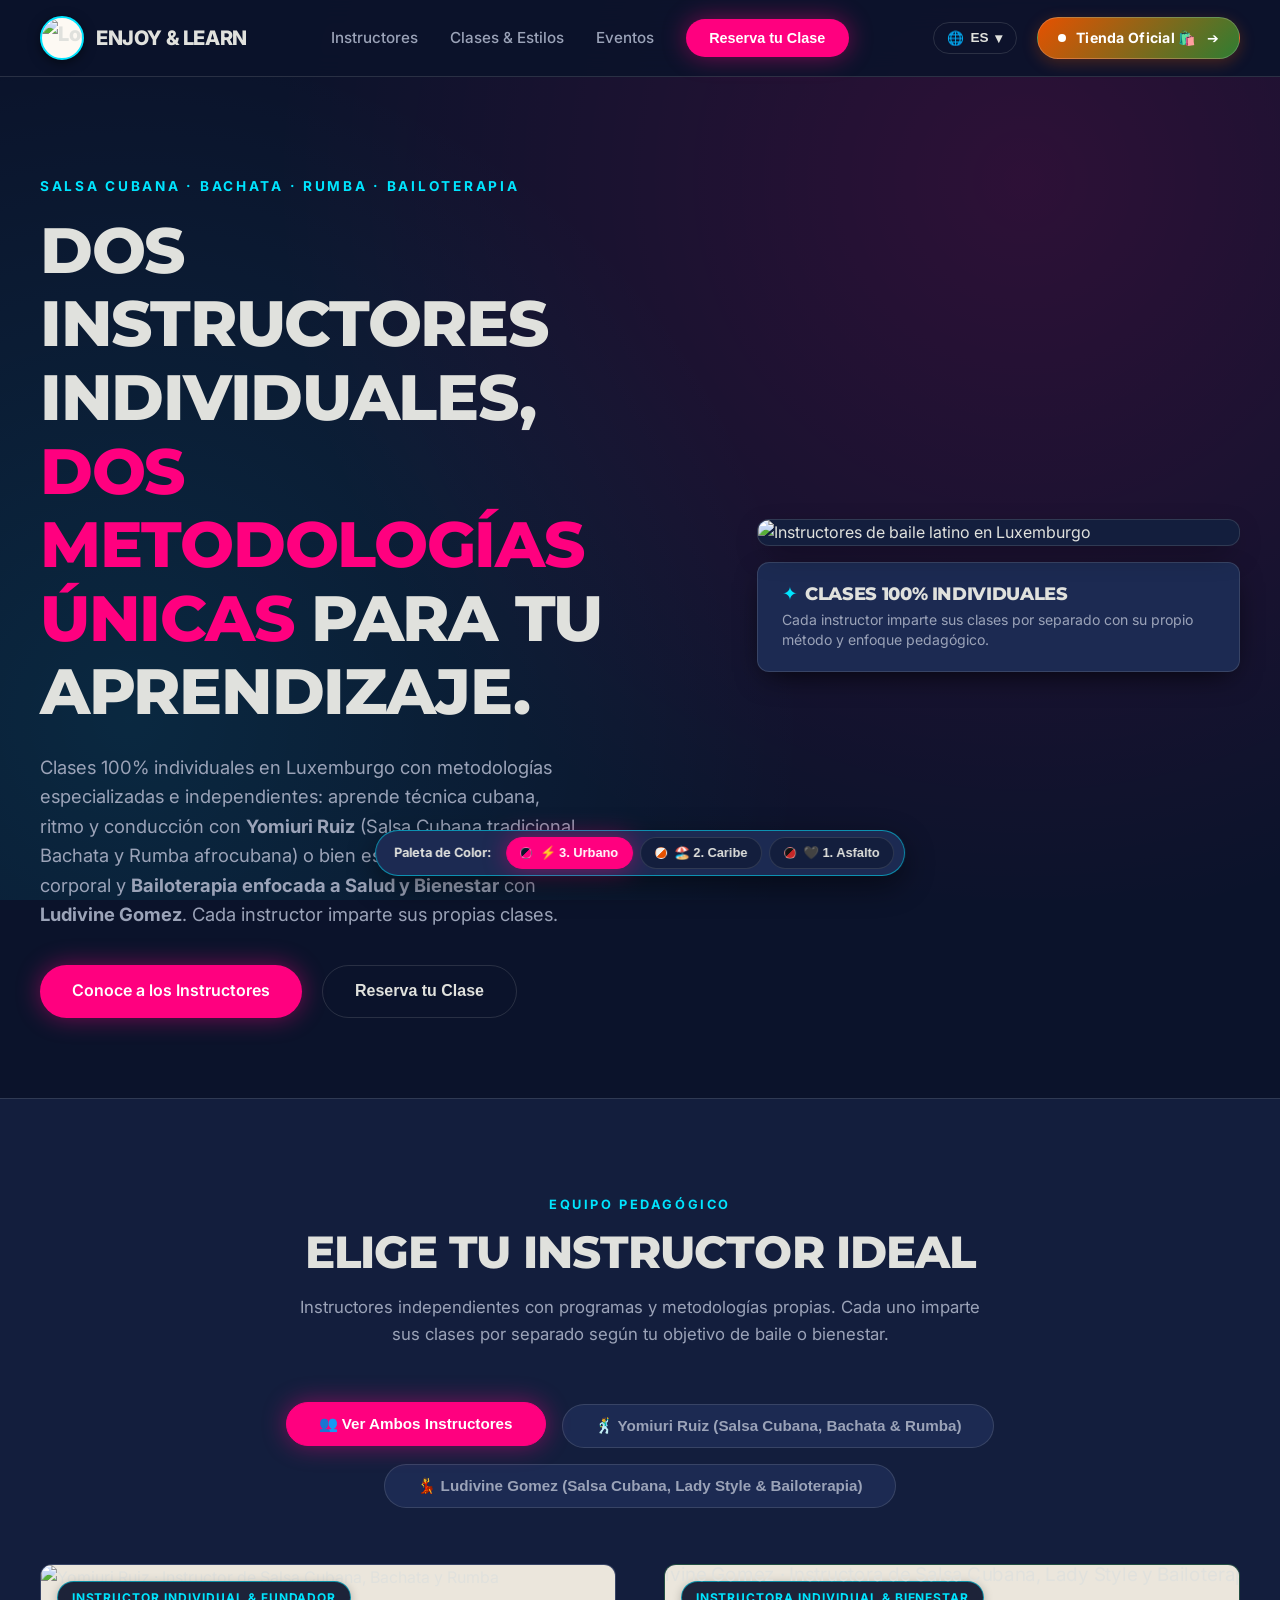
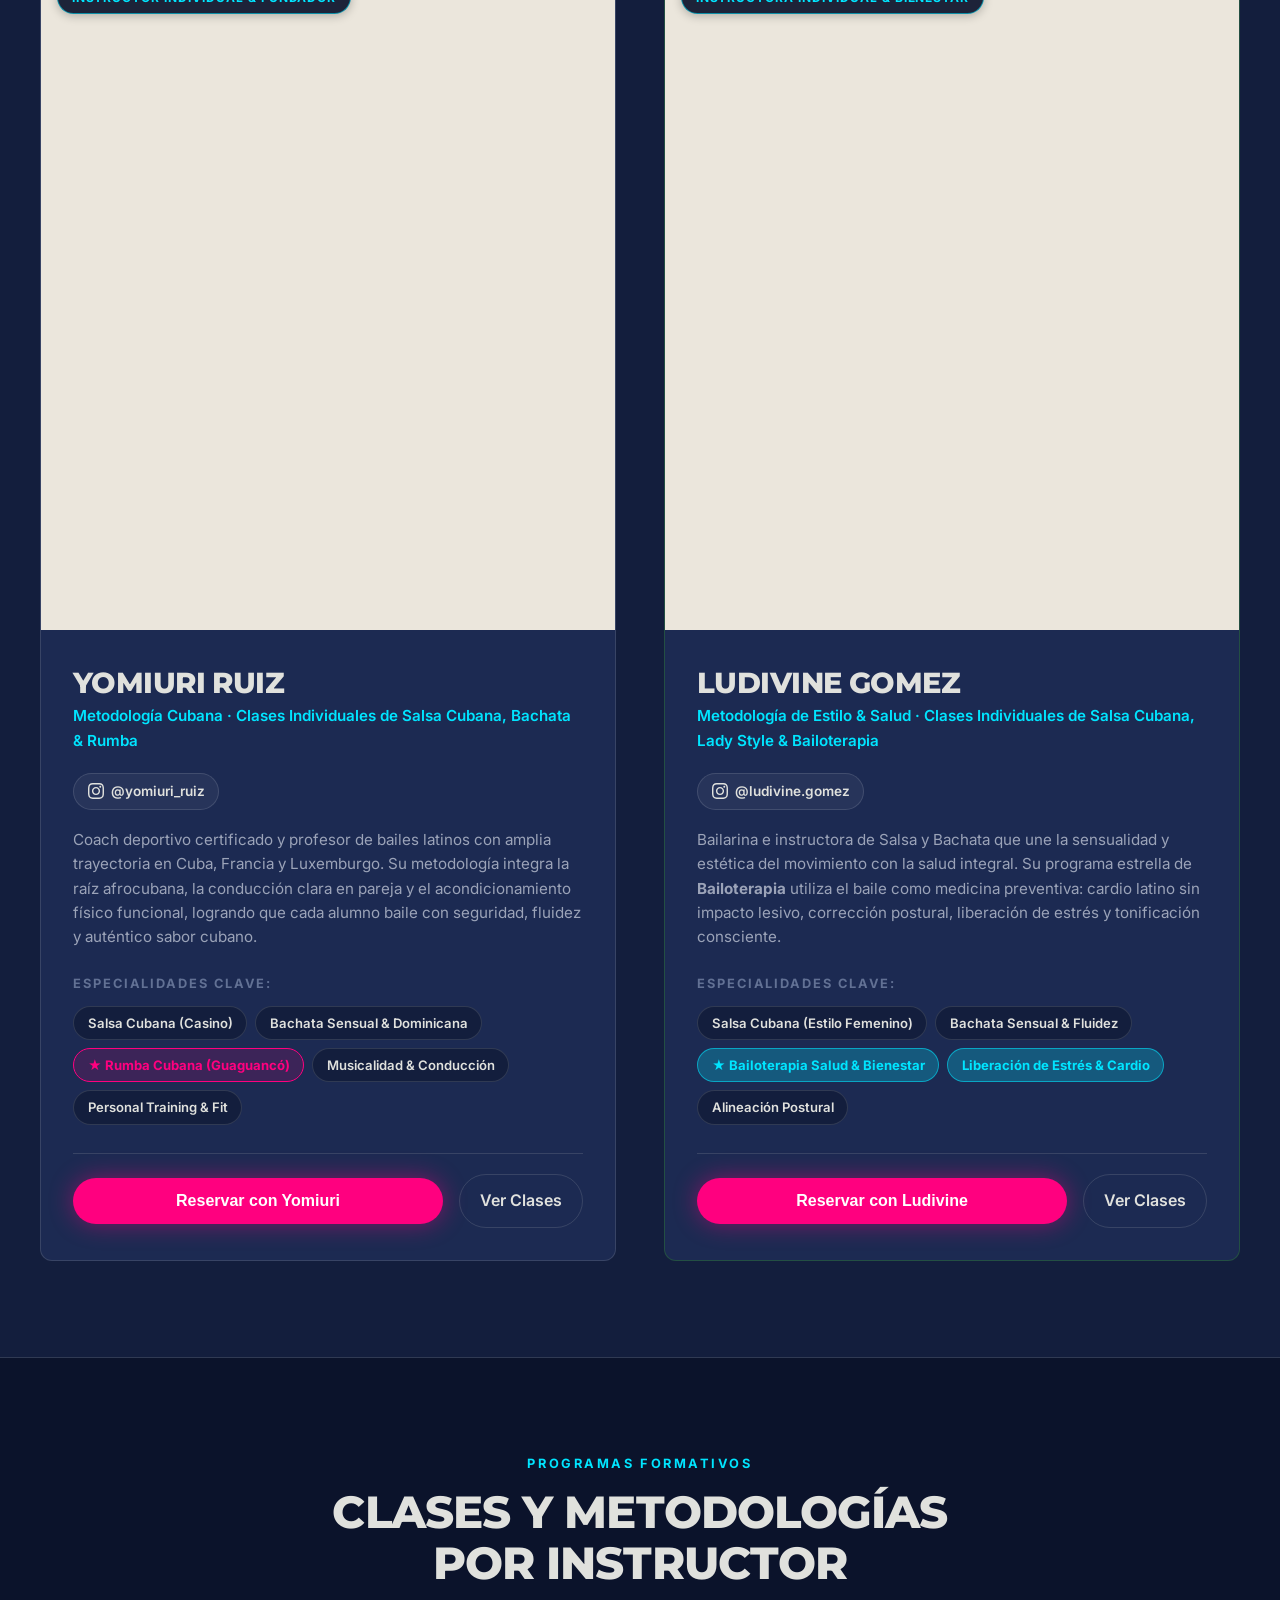
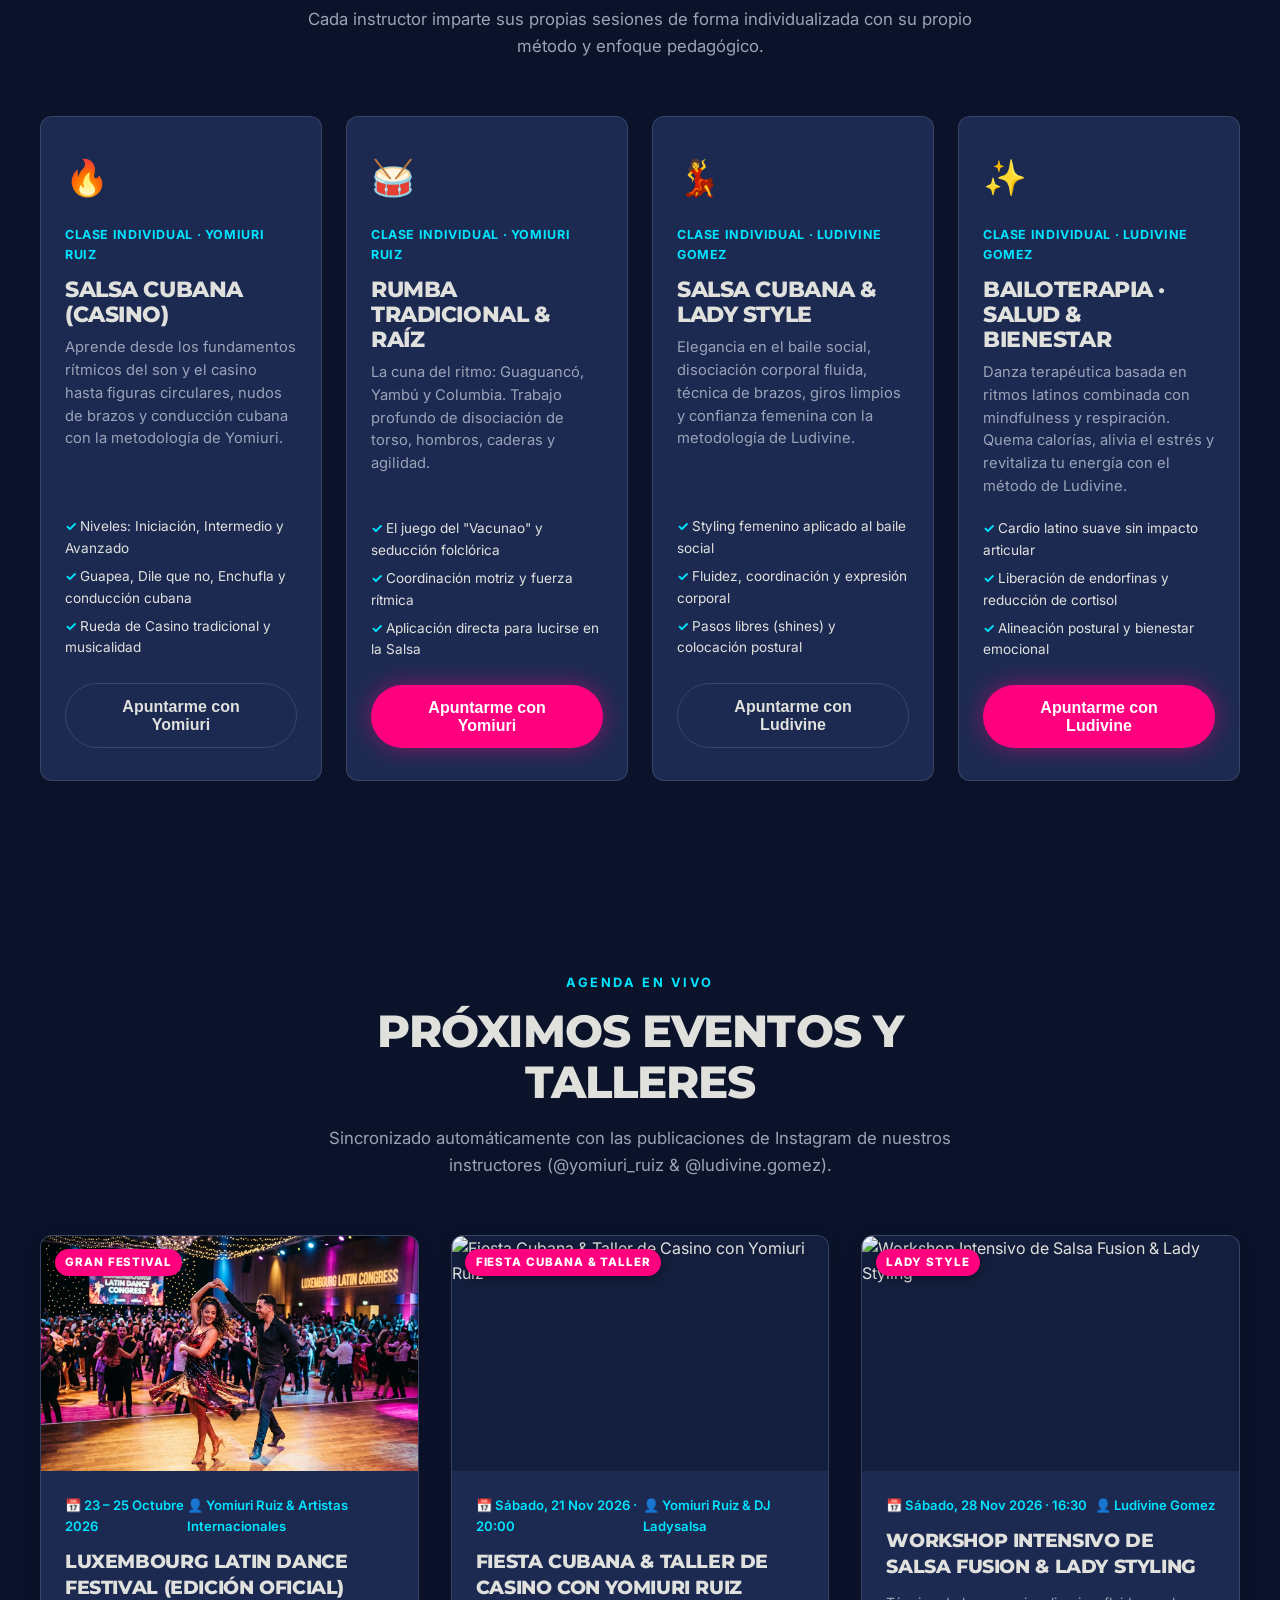
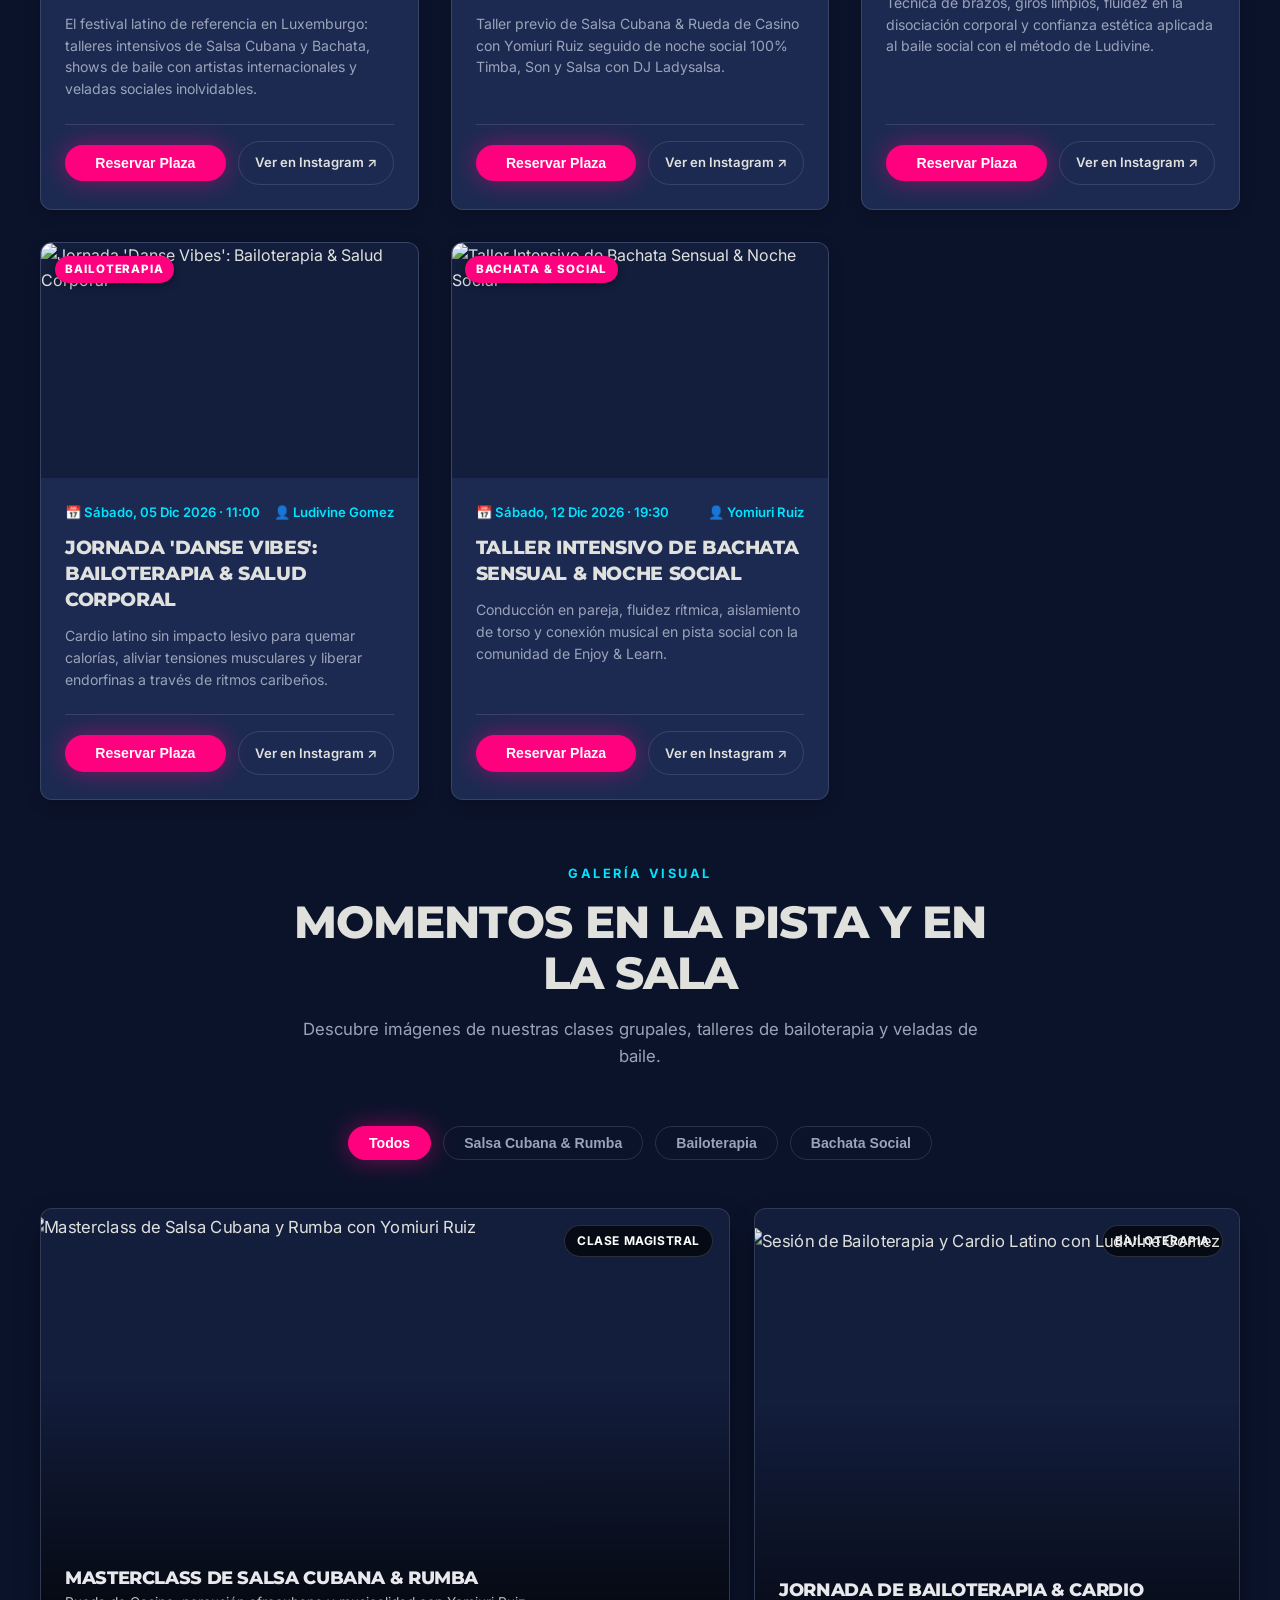
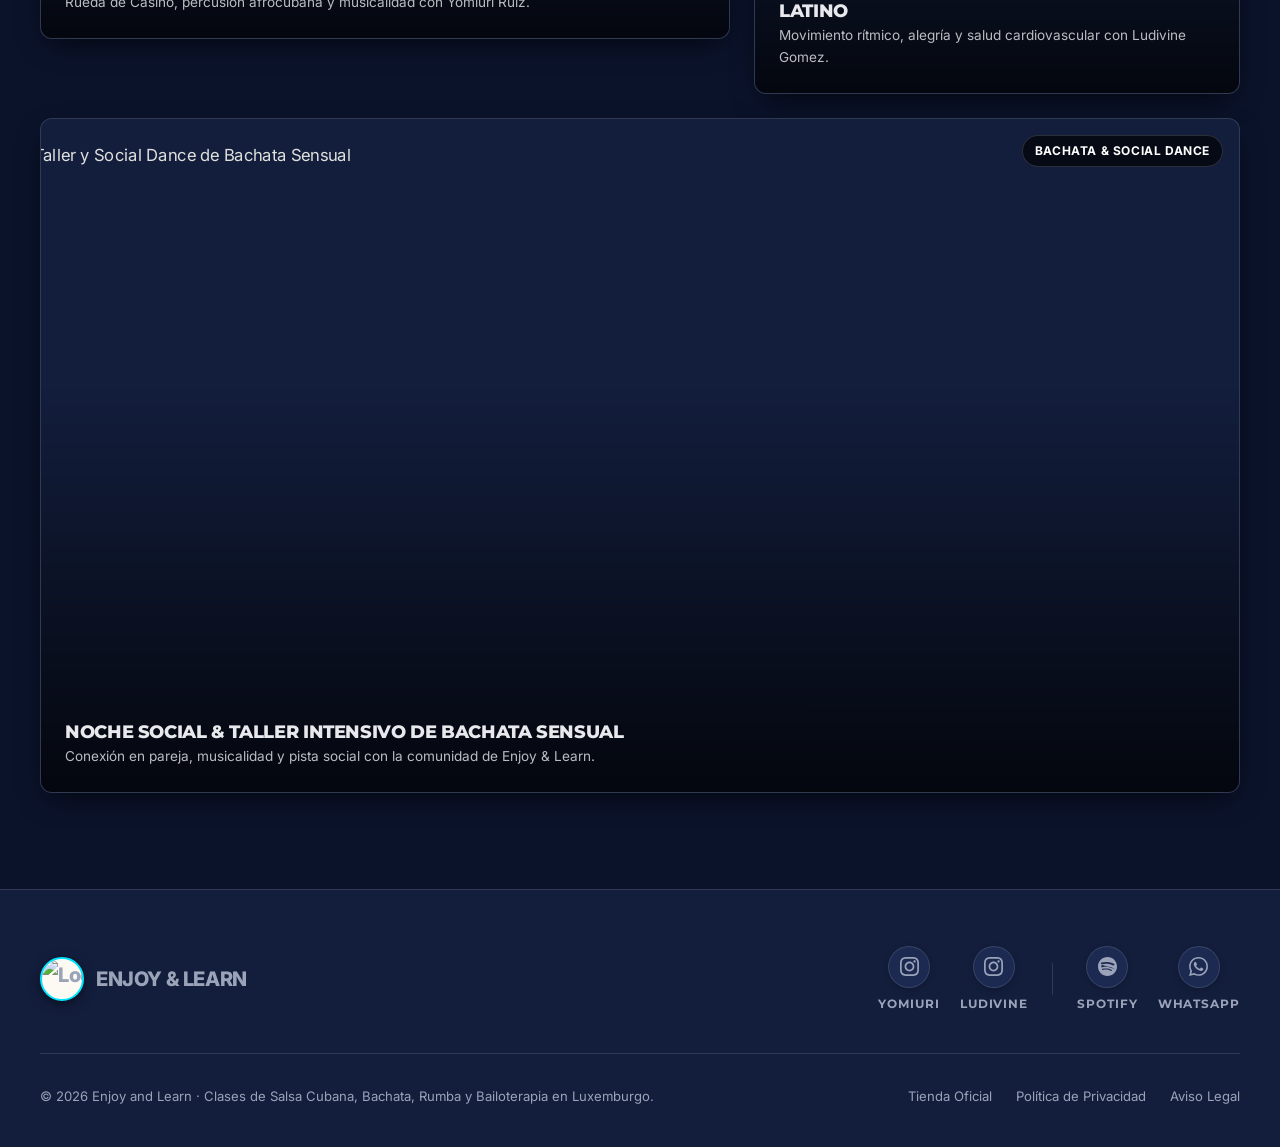
==== index.html @ c22c4736 "feat(events): restrict booking form to confirmed specific dates for upcoming events" ====
<!doctype html>
<html lang="es" data-palette="urbano">
<head>
  <meta charset="utf-8">
  <meta name="viewport" content="width=device-width, initial-scale=1.0, viewport-fit=cover">
  <meta name="theme-color" content="#121212">
  <meta name="apple-mobile-web-app-capable" content="yes">
  <meta name="apple-mobile-web-app-status-bar-style" content="black-translucent">
  <meta name="format-detection" content="telephone=no">
  <title>Enjoy and Learn · Clases de Salsa Cubana, Bachata, Rumba y Bailoterapia en Luxemburgo</title>
  <meta name="description" content="Aprende Salsa Cubana, Bachata y Rumba con dos instructores especializados. Técnica, ritmo y Bailoterapia enfocada a Salud y Bienestar en Luxemburgo.">
  
  <!-- Favicon Pareja de Baile -->
  <link rel="icon" type="image/png" href="assets/favicon.png">
  <link rel="apple-touch-icon" href="assets/favicon.png">
  
  <!-- Tipografías Google: Montserrat (Titulares enérgicos) + Inter (Cuerpo) -->
  <link rel="preconnect" href="https://fonts.googleapis.com">
  <link rel="preconnect" href="https://fonts.gstatic.com" crossorigin>
  <link href="https://fonts.googleapis.com/css2?family=Inter:wght@400;500;600;700&family=Montserrat:wght@700;800;900&display=swap" rel="stylesheet">
  
  <link rel="stylesheet" href="theme-enjoy.css">
  <link rel="stylesheet" href="styles-base.css">
</head>
<body class="palette-urbano">

  <!-- ==========================================================================
       HEADER STICKY CON ACCESO A LA TIENDA Y SELECTOR DE IDIOMA
       ========================================================================== -->
  <header class="site-header" id="siteHeader">
    <div class="container header-container">
      
      <!-- LOGO -->
      <a href="enjoy-and-learn.html" class="brand-logo" aria-label="Enjoy and Learn Inicio">
        <img src="assets/logo-couple.png" alt="Logo Pareja de Baile Enjoy & Learn" class="brand-logo-img" width="40" height="40">
        <span>ENJOY &amp; LEARN</span>
      </a>

      <!-- NAVEGACIÓN CENTRAL -->
      <nav class="nav-desktop" aria-label="Navegación Principal">
        <ul class="nav-center">
          <li><a href="#instructores" class="nav-link" data-i18n="nav_instructors">Instructores</a></li>
          <li><a href="#clases" class="nav-link" data-i18n="nav_classes">Clases &amp; Estilos</a></li>
          <li><a href="#eventos" class="nav-link" data-i18n="nav_events">Eventos</a></li>
          <li>
            <button class="nav-cta-reserva" data-open-modal="booking" data-i18n="nav_booking">
              Reserva tu Clase
            </button>
          </li>
        </ul>
      </nav>

      <!-- ACCIONES GLOBALES (TIENDA + IDIOMA + MÓVIL) -->
      <div class="nav-actions-right">
        
        <!-- SELECTOR DE IDIOMA -->
        <div class="lang-selector">
          <button class="lang-btn" id="langToggleBtn" aria-haspopup="true" aria-expanded="false" aria-label="Cambiar idioma">
            🌐 <span id="currentLangLabel">ES</span> ▾
          </button>
          <ul class="lang-dropdown" id="langDropdown" role="menu">
            <li><button class="lang-opt active" data-lang="es" role="menuitem">Español (ES)</button></li>
            <li><button class="lang-opt" data-lang="en" role="menuitem">English (EN)</button></li>
            <li><button class="lang-opt" data-lang="fr" role="menuitem">Français (FR)</button></li>
          </ul>
        </div>

        <!-- ACCESO A LA TIENDA OFICIAL (EL NUEVO PUENTE) -->
        <a href="tienda.html" class="bridge-button shop-btn" title="Ir a la Tienda Oficial de Ropa, Calzado y Bonos">
          <span class="bridge-pulse"></span>
          <span data-i18n="nav_shop">Tienda Oficial 🛍️</span>
          <span>➔</span>
        </a>

        <!-- TOGGLE MÓVIL -->
        <button class="mobile-toggle" id="mobileToggleBtn" aria-label="Abrir menú" aria-expanded="false">
          ☰
        </button>

      </div>
    </div>
  </header>

  <!-- MENÚ MÓVIL -->
  <div class="mobile-drawer" id="mobileDrawer">
    <ul class="mobile-nav-links">
      <li><a href="#instructores" data-i18n="nav_instructors">🕺 Instructores (Él &amp; Ella)</a></li>
      <li><a href="#clases" data-i18n="nav_classes">💃 Clases &amp; Estilos</a></li>
      <li><a href="#eventos" data-i18n="nav_events">🎉 Próximos Eventos &amp; Galería</a></li>
      <li><a href="tienda.html" class="mobile-drawer-bridge shop-bridge" data-i18n="nav_shop">🛍️ Tienda Oficial de Baile</a></li>
      <li><a href="salud-y-bienestar.html" class="mobile-drawer-bridge wellness-bridge" data-i18n="nav_salud">🌿 Salud &amp; Bienestar (Ludivine)</a></li>
      <li><a href="https://wa.me/33749088022" target="_blank" rel="noopener noreferrer" class="mobile-drawer-whatsapp">💬 WhatsApp (+33 7 49 08 80 22)</a></li>
    </ul>
    <button class="btn-primary" data-open-modal="booking" style="width: 100%; min-height: 48px;" data-i18n="nav_booking">
      Reserva tu Clase
    </button>
  </div>

  <!-- ==========================================================================
       HERO PRINCIPAL
       ========================================================================== -->
  <section class="hero-section">
    <div class="container hero-grid">
      <div>
        <span class="hero-kicker" data-i18n="hero_kicker_dance">Salsa Cubana · Bachata · Rumba · Bailoterapia</span>
        <h1 class="hero-title" data-i18n="hero_title_dance">
          Dos instructores individuales, <span class="accent">dos metodologías únicas</span> para tu aprendizaje.
        </h1>
        <p class="hero-lead" data-i18n="hero_lead_dance">
          Clases 100% individuales en Luxemburgo con metodologías especializadas e independientes: aprende técnica cubana, ritmo y conducción con <strong>Yomiuri Ruiz</strong> (Salsa Cubana tradicional, Bachata y Rumba afrocubana) o bien estilo femenino, fluidez corporal y <strong>Bailoterapia enfocada a Salud y Bienestar</strong> con <strong>Ludivine Gomez</strong>. Cada instructor imparte sus propias clases.
        </p>
        <div class="hero-ctas">
          <a href="#instructores" class="btn-primary" data-i18n="hero_cta_instructors">
            Conoce a los Instructores
          </a>
          <button class="btn-outline" data-open-modal="booking" data-i18n="nav_booking">
            Reservar Clase de Prueba
          </button>
        </div>
      </div>

      <!-- Tarjeta Visual Destacada Hero -->
      <div class="hero-visual-wrapper">
        <div class="hero-visual-card">
          <img src="assets/hero-dance-couple.jpg" alt="Instructores de baile latino en Luxemburgo" loading="eager">
        </div>
        <div class="hero-card-badge">
          <h4>Clases 100% Individuales</h4>
          <p>Cada instructor imparte sus clases por separado con su propio método y enfoque pedagógico.</p>
        </div>
      </div>
    </div>
  </section>

  <!-- ==========================================================================
       SECCIÓN 1: LOS DOS INSTRUCTORES (YOMIURI RUIZ & LUDIVINE GOMEZ)
       ========================================================================== -->
  <section class="instructors-section" id="instructores">
    <div class="container">
      <div class="section-head">
        <span class="section-kicker" data-i18n="instructors_kicker">Equipo Pedagógico</span>
        <h2 class="section-title" data-i18n="instructors_title">Elige tu instructor ideal</h2>
        <p class="section-subtitle">
          Instructores independientes con programas y metodologías propias. Cada uno imparte sus clases por separado según tu objetivo de baile o bienestar.
        </p>
      </div>

      <!-- Selector interactivo de filtro -->
      <div class="instructor-tabs">
        <button class="tab-btn active" data-instructor-filter="all">👥 Ver Ambos Instructores</button>
        <button class="tab-btn" data-instructor-filter="he">🕺 Yomiuri Ruiz (Salsa Cubana, Bachata &amp; Rumba)</button>
        <button class="tab-btn" data-instructor-filter="she">💃 Ludivine Gomez (Salsa Cubana, Lady Style &amp; Bailoterapia)</button>
      </div>

      <div class="instructors-grid">

        <!-- INSTRUCTOR: YOMIURI RUIZ -->
        <article class="instructor-card" data-instructor="he">
          <div class="instructor-media">
            <span class="instructor-role-badge">Instructor Individual &amp; Fundador</span>
            <img src="assets/instructor-he.jpg" alt="Yomiuri Ruiz · Instructor de Salsa Cubana, Bachata y Rumba" loading="lazy">
          </div>
          <div class="instructor-content">
            <h3 class="instructor-name">Yomiuri Ruiz</h3>
            <span class="instructor-subtitle">Metodología Cubana · Clases Individuales de Salsa Cubana, Bachata &amp; Rumba</span>
            <a href="https://www.instagram.com/yomiuri_ruiz/" target="_blank" rel="noopener noreferrer" class="instructor-ig-link" title="Instagram de Yomiuri Ruiz">
              <svg class="instructor-ig-icon" viewBox="0 0 24 24" width="16" height="16" fill="currentColor">
                <path d="M12 2.163c3.204 0 3.584.012 4.85.07 3.252.148 4.771 1.691 4.919 4.919.058 1.265.069 1.645.069 4.849 0 3.205-.012 3.584-.069 4.849-.149 3.225-1.664 4.771-4.919 4.919-1.266.058-1.644.07-4.85.07-3.204 0-3.584-.012-4.849-.07-3.26-.149-4.771-1.699-4.919-4.92-.058-1.265-.07-1.644-.07-4.849 0-3.204.013-3.583.07-4.849.149-3.227 1.664-4.771 4.919-4.919 1.266-.057 1.645-.069 4.849-.069zm0-2.163c-3.259 0-3.667.014-4.947.072-4.358.2-6.78 2.618-6.98 6.98-.059 1.281-.073 1.689-.073 4.948 0 3.259.014 3.668.072 4.948.2 4.358 2.618 6.78 6.98 6.98 1.281.058 1.689.072 4.948.072 3.259 0 3.668-.014 4.948-.072 4.354-.2 6.782-2.618 6.979-6.98.059-1.28.073-1.689.073-4.948 0-3.259-.014-3.667-.072-4.947-.196-4.354-2.617-6.78-6.979-6.98-1.281-.059-1.69-.073-4.949-.073zm0 5.838c-3.403 0-6.162 2.759-6.162 6.162s2.759 6.163 6.162 6.163 6.162-2.759 6.162-6.163c0-3.403-2.759-6.162-6.162-6.162zm0 10.162c-2.209 0-4-1.79-4-4 0-2.209 1.791-4 4-4s4 1.791 4 4c0 2.21-1.791 4-4 4zm6.406-11.845c-.796 0-1.441.645-1.441 1.44s.645 1.44 1.441 1.44c.795 0 1.439-.645 1.439-1.44s-.644-1.44-1.439-1.44z"/>
              </svg>
              <span>@yomiuri_ruiz</span>
            </a>
            <p class="instructor-bio">
              Coach deportivo certificado y profesor de bailes latinos con amplia trayectoria en Cuba, Francia y Luxemburgo. Su metodología integra la raíz afrocubana, la conducción clara en pareja y el acondicionamiento físico funcional, logrando que cada alumno baile con seguridad, fluidez y auténtico sabor cubano.
            </p>

            <span class="specialties-title">Especialidades clave:</span>
            <div class="specialties-pills">
              <span class="spec-pill">Salsa Cubana (Casino)</span>
              <span class="spec-pill">Bachata Sensual &amp; Dominicana</span>
              <span class="spec-pill rumba-highlight">★ Rumba Cubana (Guaguancó)</span>
              <span class="spec-pill">Musicalidad &amp; Conducción</span>
              <span class="spec-pill">Personal Training &amp; Fit</span>
            </div>

            <div class="instructor-actions">
              <button class="btn-primary" data-open-modal="booking" data-preselect-instructor="he" style="flex: 1;">
                Reservar con Yomiuri
              </button>
              <a href="#clases" class="btn-outline" style="padding: 0.85rem 1.25rem;">
                Ver Clases
              </a>
            </div>
          </div>
        </article>

        <!-- INSTRUCTORA: LUDIVINE GOMEZ -->
        <article class="instructor-card highlight-special" data-instructor="she">
          <div class="instructor-media">
            <span class="instructor-role-badge">
              Instructora Individual &amp; Bienestar
            </span>
            <img src="assets/instructor-she.jpg" alt="Ludivine Gomez · Instructora de Salsa Cubana, Lady Style y Bailoterapia" class="instructor-she-img" loading="lazy">
          </div>
          <div class="instructor-content">
            <h3 class="instructor-name">Ludivine Gomez</h3>
            <span class="instructor-subtitle">Metodología de Estilo &amp; Salud · Clases Individuales de Salsa Cubana, Lady Style &amp; Bailoterapia</span>
            <a href="https://www.instagram.com/ludivine.gomez/" target="_blank" rel="noopener noreferrer" class="instructor-ig-link" title="Instagram de Ludivine Gomez">
              <svg class="instructor-ig-icon" viewBox="0 0 24 24" width="16" height="16" fill="currentColor">
                <path d="M12 2.163c3.204 0 3.584.012 4.85.07 3.252.148 4.771 1.691 4.919 4.919.058 1.265.069 1.645.069 4.849 0 3.205-.012 3.584-.069 4.849-.149 3.225-1.664 4.771-4.919 4.919-1.266.058-1.644.07-4.85.07-3.204 0-3.584-.012-4.849-.07-3.26-.149-4.771-1.699-4.919-4.92-.058-1.265-.07-1.644-.07-4.849 0-3.204.013-3.583.07-4.849.149-3.227 1.664-4.771 4.919-4.919 1.266-.057 1.645-.069 4.849-.069zm0-2.163c-3.259 0-3.667.014-4.947.072-4.358.2-6.78 2.618-6.98 6.98-.059 1.281-.073 1.689-.073 4.948 0 3.259.014 3.668.072 4.948.2 4.358 2.618 6.78 6.98 6.98 1.281.058 1.689.072 4.948.072 3.259 0 3.668-.014 4.948-.072 4.354-.2 6.782-2.618 6.979-6.98.059-1.28.073-1.689.073-4.948 0-3.259-.014-3.667-.072-4.947-.196-4.354-2.617-6.78-6.979-6.98-1.281-.059-1.69-.073-4.949-.073zm0 5.838c-3.403 0-6.162 2.759-6.162 6.162s2.759 6.163 6.162 6.163 6.162-2.759 6.162-6.163c0-3.403-2.759-6.162-6.162-6.162zm0 10.162c-2.209 0-4-1.79-4-4 0-2.209 1.791-4 4-4s4 1.791 4 4c0 2.21-1.791 4-4 4zm6.406-11.845c-.796 0-1.441.645-1.441 1.44s.645 1.44 1.441 1.44c.795 0 1.439-.645 1.439-1.44s-.644-1.44-1.439-1.44z"/>
              </svg>
              <span>@ludivine.gomez</span>
            </a>
            <p class="instructor-bio">
              Bailarina e instructora de Salsa y Bachata que une la sensualidad y estética del movimiento con la salud integral. Su programa estrella de <strong>Bailoterapia</strong> utiliza el baile como medicina preventiva: cardio latino sin impacto lesivo, corrección postural, liberación de estrés y tonificación consciente.
            </p>

            <span class="specialties-title">Especialidades clave:</span>
            <div class="specialties-pills">
              <span class="spec-pill">Salsa Cubana (Estilo Femenino)</span>
              <span class="spec-pill">Bachata Sensual &amp; Fluidez</span>
              <span class="spec-pill wellness-highlight">★ Bailoterapia Salud &amp; Bienestar</span>
              <span class="spec-pill wellness-highlight">Liberación de Estrés &amp; Cardio</span>
              <span class="spec-pill">Alineación Postural</span>
            </div>

            <div class="instructor-actions">
              <button class="btn-primary" data-open-modal="booking" data-preselect-instructor="she" style="flex: 1;">
                Reservar con Ludivine
              </button>
              <a href="#clases" class="btn-outline" style="padding: 0.85rem 1.25rem;">
                Ver Clases
              </a>
            </div>
          </div>
        </article>

      </div>
    </div>
  </section>

  <!-- ==========================================================================
       SECCIÓN 2: CATÁLOGO DE CLASES & METODOLOGÍAS INDIVIDUALES
       ========================================================================== -->
  <section class="styles-section" id="clases">
    <div class="container">
      <div class="section-head">
        <span class="section-kicker">Programas Formativos</span>
        <h2 class="section-title">Clases y metodologías por instructor</h2>
        <p class="section-subtitle">
          Cada instructor imparte sus propias sesiones de forma individualizada con su propio método y enfoque pedagógico.
        </p>
      </div>

      <div class="styles-grid">

        <!-- SALSA CUBANA (YOMIURI RUIZ) -->
        <article class="style-card">
          <span class="style-icon">🔥</span>
          <span class="style-instructor-tag">Clase Individual · Yomiuri Ruiz</span>
          <h3>Salsa Cubana (Casino)</h3>
          <p>Aprende desde los fundamentos rítmicos del son y el casino hasta figuras circulares, nudos de brazos y conducción cubana con la metodología de Yomiuri.</p>
          <ul class="style-features">
            <li>Niveles: Iniciación, Intermedio y Avanzado</li>
            <li>Guapea, Dile que no, Enchufla y conducción cubana</li>
            <li>Rueda de Casino tradicional y musicalidad</li>
          </ul>
          <button class="btn-outline" data-open-modal="booking" data-preselect-instructor="he" data-preselect-service="salsa-yomiuri" style="width: 100%;">
            Apuntarme con Yomiuri
          </button>
        </article>

        <!-- RUMBA CUBANA (YOMIURI RUIZ) -->
        <article class="style-card">
          <span class="style-icon">🥁</span>
          <span class="style-instructor-tag">Clase Individual · Yomiuri Ruiz</span>
          <h3>Rumba Tradicional &amp; Raíz</h3>
          <p>La cuna del ritmo: Guaguancó, Yambú y Columbia. Trabajo profundo de disociación de torso, hombros, caderas y agilidad.</p>
          <ul class="style-features">
            <li>El juego del "Vacunao" y seducción folclórica</li>
            <li>Coordinación motriz y fuerza rítmica</li>
            <li>Aplicación directa para lucirse en la Salsa</li>
          </ul>
          <button class="btn-primary" data-open-modal="booking" data-preselect-instructor="he" data-preselect-service="rumba-yomiuri" style="width: 100%;">
            Apuntarme con Yomiuri
          </button>
        </article>

        <!-- SALSA CUBANA & LADY STYLE (LUDIVINE GOMEZ) -->
        <article class="style-card">
          <span class="style-icon">💃</span>
          <span class="style-instructor-tag">Clase Individual · Ludivine Gomez</span>
          <h3>Salsa Cubana &amp; Lady Style</h3>
          <p>Elegancia en el baile social, disociación corporal fluida, técnica de brazos, giros limpios y confianza femenina con la metodología de Ludivine.</p>
          <ul class="style-features">
            <li>Styling femenino aplicado al baile social</li>
            <li>Fluidez, coordinación y expresión corporal</li>
            <li>Pasos libres (shines) y colocación postural</li>
          </ul>
          <button class="btn-outline" data-open-modal="booking" data-preselect-instructor="she" data-preselect-service="salsa-ladystyle-ludivine" style="width: 100%;">
            Apuntarme con Ludivine
          </button>
        </article>

        <!-- BAILOTERAPIA SALUD Y BIENESTAR (LUDIVINE GOMEZ) -->
        <article class="style-card">
          <span class="style-icon">✨</span>
          <span class="style-instructor-tag">Clase Individual · Ludivine Gomez</span>
          <h3>Bailoterapia · Salud &amp; Bienestar</h3>
          <p>Danza terapéutica basada en ritmos latinos combinada con mindfulness y respiración. Quema calorías, alivia el estrés y revitaliza tu energía con el método de Ludivine.</p>
          <ul class="style-features">
            <li>Cardio latino suave sin impacto articular</li>
            <li>Liberación de endorfinas y reducción de cortisol</li>
            <li>Alineación postural y bienestar emocional</li>
          </ul>
          <button class="btn-primary" data-open-modal="booking" data-preselect-instructor="she" data-preselect-service="bailoterapia-ludivine" style="width: 100%;">
            Apuntarme con Ludivine
          </button>
        </article>

      </div>
    </div>
  </section>

  <!-- ==========================================================================
       SECCIÓN 3: GALERÍA DE EVENTOS & TALLERES
       ========================================================================== -->
  <section class="events-section" id="eventos">
    <div class="container">
      <div class="section-head">
        <span class="section-kicker">Agenda en Vivo</span>
        <h2 class="section-title">Próximos Eventos y Talleres</h2>
        <p class="section-subtitle">Sincronizado automáticamente con las publicaciones de Instagram de nuestros instructores (@yomiuri_ruiz &amp; @ludivine.gomez).</p>
      </div>

      <!-- GRID DE EVENTOS PRÓXIMOS (ACTUALIZADO AUTOMÁTICAMENTE DESDE INSTAGRAM) -->
      <div class="upcoming-events-grid" id="upcomingEventsGrid">
        <!-- BEGIN_UPCOMING_EVENTS -->

        <!-- EVENTO: Luxembourg Latin Dance Festival (Edición Oficial) -->
        <article class="upcoming-event-card" data-category="salsa">
          <div class="event-card-media">
            <span class="event-card-badge">GRAN FESTIVAL</span>
            <img src="assets/event-luxembourg-latin-festival.jpg" alt="Luxembourg Latin Dance Festival (Edición Oficial)" loading="lazy">
          </div>
          <div class="event-card-body">
            <div class="event-card-meta">
              <span class="event-date">📅 23 – 25 Octubre 2026</span>
              <span class="event-instructor">👤 Yomiuri Ruiz & Artistas Internacionales</span>
            </div>
            <h3 class="event-title">Luxembourg Latin Dance Festival (Edición Oficial)</h3>
            <p class="event-desc">El festival latino de referencia en Luxemburgo: talleres intensivos de Salsa Cubana y Bachata, shows de baile con artistas internacionales y veladas sociales inolvidables.</p>
            <div class="event-card-footer">
              <button class="btn-primary" data-open-modal="booking" data-preselect-instructor="he" data-preselect-service="evento-luxembourg-latin-festival" data-preselect-date="2026-10-23" data-preselect-date-label="23 – 25 Octubre 2026 (Festival Oficial)">
                Reservar Plaza
              </button>
              <a href="https://www.instagram.com/luxembourglatindancefestival/" target="_blank" rel="noopener noreferrer" class="btn-outline" title="Ver en Instagram">
                Ver en Instagram ↗
              </a>
            </div>
          </div>
        </article>

        <!-- EVENTO: Fiesta Cubana & Taller de Casino con Yomiuri Ruiz -->
        <article class="upcoming-event-card" data-category="salsa">
          <div class="event-card-media">
            <span class="event-card-badge">FIESTA CUBANA & TALLER</span>
            <img src="assets/event-salsa-cubana.jpg" alt="Fiesta Cubana & Taller de Casino con Yomiuri Ruiz" loading="lazy">
          </div>
          <div class="event-card-body">
            <div class="event-card-meta">
              <span class="event-date">📅 Sábado, 21 Nov 2026 · 20:00</span>
              <span class="event-instructor">👤 Yomiuri Ruiz & DJ Ladysalsa</span>
            </div>
            <h3 class="event-title">Fiesta Cubana & Taller de Casino con Yomiuri Ruiz</h3>
            <p class="event-desc">Taller previo de Salsa Cubana & Rueda de Casino con Yomiuri Ruiz seguido de noche social 100% Timba, Son y Salsa con DJ Ladysalsa.</p>
            <div class="event-card-footer">
              <button class="btn-primary" data-open-modal="booking" data-preselect-instructor="he" data-preselect-service="evento-fiesta-cubana-casino" data-preselect-date="2026-11-21" data-preselect-date-label="Sábado, 21 Noviembre 2026 · 20:00">
                Reservar Plaza
              </button>
              <a href="https://www.instagram.com/yomiuri_ruiz/" target="_blank" rel="noopener noreferrer" class="btn-outline" title="Ver en Instagram">
                Ver en Instagram ↗
              </a>
            </div>
          </div>
        </article>

        <!-- EVENTO: Workshop Intensivo de Salsa Fusion & Lady Styling -->
        <article class="upcoming-event-card" data-category="salsa">
          <div class="event-card-media">
            <span class="event-card-badge">LADY STYLE</span>
            <img src="assets/event-bailoterapia.jpg" alt="Workshop Intensivo de Salsa Fusion & Lady Styling" loading="lazy">
          </div>
          <div class="event-card-body">
            <div class="event-card-meta">
              <span class="event-date">📅 Sábado, 28 Nov 2026 · 16:30</span>
              <span class="event-instructor">👤 Ludivine Gomez</span>
            </div>
            <h3 class="event-title">Workshop Intensivo de Salsa Fusion & Lady Styling</h3>
            <p class="event-desc">Técnica de brazos, giros limpios, fluidez en la disociación corporal y confianza estética aplicada al baile social con el método de Ludivine.</p>
            <div class="event-card-footer">
              <button class="btn-primary" data-open-modal="booking" data-preselect-instructor="she" data-preselect-service="evento-workshop-lady-styling" data-preselect-date="2026-11-28" data-preselect-date-label="Sábado, 28 Noviembre 2026 · 16:30">
                Reservar Plaza
              </button>
              <a href="https://www.instagram.com/ludivine.gomez/" target="_blank" rel="noopener noreferrer" class="btn-outline" title="Ver en Instagram">
                Ver en Instagram ↗
              </a>
            </div>
          </div>
        </article>

        <!-- EVENTO: Jornada 'Danse Vibes': Bailoterapia & Salud Corporal -->
        <article class="upcoming-event-card" data-category="bienestar">
          <div class="event-card-media">
            <span class="event-card-badge">BAILOTERAPIA</span>
            <img src="assets/event-bailoterapia.jpg" alt="Jornada 'Danse Vibes': Bailoterapia & Salud Corporal" loading="lazy">
          </div>
          <div class="event-card-body">
            <div class="event-card-meta">
              <span class="event-date">📅 Sábado, 05 Dic 2026 · 11:00</span>
              <span class="event-instructor">👤 Ludivine Gomez</span>
            </div>
            <h3 class="event-title">Jornada 'Danse Vibes': Bailoterapia & Salud Corporal</h3>
            <p class="event-desc">Cardio latino sin impacto lesivo para quemar calorías, aliviar tensiones musculares y liberar endorfinas a través de ritmos caribeños.</p>
            <div class="event-card-footer">
              <button class="btn-primary" data-open-modal="booking" data-preselect-instructor="she" data-preselect-service="evento-danse-vibes-bailoterapia" data-preselect-date="2026-12-05" data-preselect-date-label="Sábado, 05 Diciembre 2026 · 11:00">
                Reservar Plaza
              </button>
              <a href="https://www.instagram.com/ludivine.gomez/" target="_blank" rel="noopener noreferrer" class="btn-outline" title="Ver en Instagram">
                Ver en Instagram ↗
              </a>
            </div>
          </div>
        </article>

        <!-- EVENTO: Taller Intensivo de Bachata Sensual & Noche Social -->
        <article class="upcoming-event-card" data-category="bachata">
          <div class="event-card-media">
            <span class="event-card-badge">BACHATA & SOCIAL</span>
            <img src="assets/event-bachata-sensual.jpg" alt="Taller Intensivo de Bachata Sensual & Noche Social" loading="lazy">
          </div>
          <div class="event-card-body">
            <div class="event-card-meta">
              <span class="event-date">📅 Sábado, 12 Dic 2026 · 19:30</span>
              <span class="event-instructor">👤 Yomiuri Ruiz</span>
            </div>
            <h3 class="event-title">Taller Intensivo de Bachata Sensual & Noche Social</h3>
            <p class="event-desc">Conducción en pareja, fluidez rítmica, aislamiento de torso y conexión musical en pista social con la comunidad de Enjoy & Learn.</p>
            <div class="event-card-footer">
              <button class="btn-primary" data-open-modal="booking" data-preselect-instructor="he" data-preselect-service="evento-taller-bachata-sensual" data-preselect-date="2026-12-12" data-preselect-date-label="Sábado, 12 Diciembre 2026 · 19:30">
                Reservar Plaza
              </button>
              <a href="https://www.instagram.com/yomiuri_ruiz/" target="_blank" rel="noopener noreferrer" class="btn-outline" title="Ver en Instagram">
                Ver en Instagram ↗
              </a>
            </div>
          </div>
        </article>
        <!-- END_UPCOMING_EVENTS -->
      </div>

      <div class="section-head" style="margin-top: 4rem;">
        <span class="section-kicker">Galería Visual</span>
        <h2 class="section-title">Momentos en la pista y en la sala</h2>
        <p class="section-subtitle">Descubre imágenes de nuestras clases grupales, talleres de bailoterapia y veladas de baile.</p>
      </div>

      <div class="gallery-filters">
        <button class="filter-btn active" data-filter="all">Todos</button>
        <button class="filter-btn" data-filter="salsa">Salsa Cubana &amp; Rumba</button>
        <button class="filter-btn" data-filter="bienestar">Bailoterapia</button>
        <button class="filter-btn" data-filter="bachata">Bachata Social</button>
      </div>

      <div class="floating-masonry" id="galleryGrid">
        
        <div class="masonry-item span-7" data-category="salsa">
          <span class="media-badge">CLASE MAGISTRAL</span>
          <img src="assets/event-salsa-cubana.jpg" alt="Masterclass de Salsa Cubana y Rumba con Yomiuri Ruiz" class="masonry-media" style="object-position: center 35%;" loading="lazy">
          <div class="masonry-overlay">
            <div class="masonry-caption">
              <h4>Masterclass de Salsa Cubana &amp; Rumba</h4>
              <p>Rueda de Casino, percusión afrocubana y musicalidad con Yomiuri Ruiz.</p>
            </div>
          </div>
        </div>

        <div class="masonry-item span-5" data-category="bienestar">
          <span class="media-badge">BAILOTERAPIA</span>
          <img src="assets/event-bailoterapia.jpg" alt="Sesión de Bailoterapia y Cardio Latino con Ludivine Gomez" class="masonry-media" style="object-position: 50% 25%;" loading="lazy">
          <div class="masonry-overlay">
            <div class="masonry-caption">
              <h4>Jornada de Bailoterapia &amp; Cardio Latino</h4>
              <p>Movimiento rítmico, alegría y salud cardiovascular con Ludivine Gomez.</p>
            </div>
          </div>
        </div>

        <div class="masonry-item span-12" data-category="bachata">
          <span class="media-badge">BACHATA &amp; SOCIAL DANCE</span>
          <img src="assets/event-bachata-sensual.jpg" alt="Taller y Social Dance de Bachata Sensual" class="masonry-media" loading="lazy">
          <div class="masonry-overlay">
            <div class="masonry-caption">
              <h4>Noche Social &amp; Taller Intensivo de Bachata Sensual</h4>
              <p>Conexión en pareja, musicalidad y pista social con la comunidad de Enjoy &amp; Learn.</p>
            </div>
          </div>
        </div>

      </div>
    </div>
  </section>

  <!-- ==========================================================================
       MODAL DE RESERVA (CLASES INDIVIDUALES CON CADA INSTRUCTOR)
       ========================================================================== -->
  <div class="booking-modal-backdrop" id="bookingModalBackdrop" role="dialog" aria-modal="true" aria-labelledby="modalTitle">
    <div class="booking-modal">
      <button class="modal-close-btn" id="modalCloseBtn" aria-label="Cerrar ventana">✕</button>
      
      <div class="modal-header" id="bookingModalHeader">
        <h3 id="modalTitle">Reserva tu Clase Individual</h3>
        <p>Selecciona tu instructor según su estilo y metodología. Cada clase se imparte de forma 100% individual y personalizada.</p>
      </div>

      <form class="booking-form" id="bookingForm">
        <div class="form-group">
          <label for="bookInstructor">Instructor preferido</label>
          <select id="bookInstructor" class="form-select" required>
            <option value="he">Yomiuri Ruiz · Metodología Cubana (Salsa Cubana, Bachata &amp; Rumba)</option>
            <option value="she">Ludivine Gomez · Metodología Estilo &amp; Salud (Lady Style &amp; Bailoterapia)</option>
          </select>
        </div>

        <div class="form-group">
          <label for="bookService">Estilo, clase o evento especial</label>
          <select id="bookService" class="form-select" required>
            <optgroup label="🎉 Próximos Eventos &amp; Talleres (Fechas Específicas)">
              <option value="evento-luxembourg-latin-festival" data-event-date="2026-10-23" data-event-date-label="23 – 25 Octubre 2026 (Festival Oficial)" data-event-instructor="he">
                Luxembourg Latin Dance Festival (23 – 25 Oct 2026)
              </option>
              <option value="evento-fiesta-cubana-casino" data-event-date="2026-11-21" data-event-date-label="Sábado, 21 Nov 2026 · 20:00" data-event-instructor="he">
                Fiesta Cubana &amp; Taller de Casino (Sáb 21 Nov 2026 · 20:00)
              </option>
              <option value="evento-workshop-lady-styling" data-event-date="2026-11-28" data-event-date-label="Sábado, 28 Nov 2026 · 16:30" data-event-instructor="she">
                Workshop Salsa Fusion &amp; Lady Styling (Sáb 28 Nov 2026 · 16:30)
              </option>
              <option value="evento-danse-vibes-bailoterapia" data-event-date="2026-12-05" data-event-date-label="Sábado, 05 Dic 2026 · 11:00" data-event-instructor="she">
                Jornada 'Danse Vibes': Bailoterapia (Sáb 05 Dic 2026 · 11:00)
              </option>
              <option value="evento-taller-bachata-sensual" data-event-date="2026-12-12" data-event-date-label="Sábado, 12 Dic 2026 · 19:30" data-event-instructor="he">
                Taller Bachata Sensual &amp; Noche Social (Sáb 12 Dic 2026 · 19:30)
              </option>
            </optgroup>
            <optgroup label="Metodología Yomiuri Ruiz (Clases Individuales)">
              <option value="salsa-yomiuri">Salsa Cubana &amp; Casino (con Yomiuri Ruiz)</option>
              <option value="rumba-yomiuri">Rumba Tradicional Afrocubana (con Yomiuri Ruiz)</option>
              <option value="bachata-yomiuri">Bachata &amp; Conducción Rítmica (con Yomiuri Ruiz)</option>
              <option value="fitness-yomiuri">Personal Training &amp; Acondicionamiento (con Yomiuri Ruiz)</option>
            </optgroup>
            <optgroup label="Metodología Ludivine Gomez (Clases Individuales)">
              <option value="salsa-ladystyle-ludivine">Salsa Cubana &amp; Lady Style (con Ludivine Gomez)</option>
              <option value="bailoterapia-ludivine">Bailoterapia · Salud &amp; Bienestar (con Ludivine Gomez)</option>
              <option value="bachata-ludivine">Bachata Sensual &amp; Fluidez Corporal (con Ludivine Gomez)</option>
              <option value="estiramiento-ludivine">Alineación Postural &amp; Estiramiento (con Ludivine Gomez)</option>
            </optgroup>
          </select>
        </div>

        <div class="form-group" id="dateGroup">
          <label for="bookDate" id="bookDateLabel">Fecha de la clase / evento</label>
          <!-- Selector para clases individuales (calendario libre) -->
          <input type="date" id="bookDate" class="form-input" required>
          
          <!-- Selector exclusivo para eventos con fechas específicas -->
          <select id="bookDateSelect" class="form-select" style="display: none;">
            <option value="2026-10-23" data-label="23 – 25 Octubre 2026 (Festival Oficial)">📅 23 – 25 Octubre 2026 · Luxembourg Latin Dance Festival</option>
            <option value="2026-11-21" data-label="Sábado, 21 Nov 2026 · 20:00">📅 Sábado, 21 Nov 2026 · 20:00 (Fiesta Cubana &amp; Casino)</option>
            <option value="2026-11-28" data-label="Sábado, 28 Nov 2026 · 16:30">📅 Sábado, 28 Nov 2026 · 16:30 (Workshop Lady Styling)</option>
            <option value="2026-12-05" data-label="Sábado, 05 Dic 2026 · 11:00">📅 Sábado, 05 Dic 2026 · 11:00 (Jornada 'Danse Vibes': Bailoterapia)</option>
            <option value="2026-12-12" data-label="Sábado, 12 Dic 2026 · 19:30">📅 Sábado, 12 Dic 2026 · 19:30 (Taller Bachata Sensual &amp; Social)</option>
          </select>
          <p class="form-help-text" id="dateHelpText" style="display: none; font-size: 0.8rem; color: var(--accent-secondary); margin-top: 0.35rem; font-weight: 600;">
            🔒 Fecha oficial y específica confirmada para este evento.
          </p>
        </div>

        <div class="form-group">
          <label for="bookName">Nombre completo</label>
          <input type="text" id="bookName" class="form-input" placeholder="Tu nombre y apellidos" required>
        </div>

        <div class="form-group">
          <label for="bookEmail">Correo electrónico</label>
          <input type="email" id="bookEmail" class="form-input" placeholder="tu-correo@ejemplo.com" required>
        </div>

        <div class="form-group">
          <label for="bookNotes">Comentarios (nivel actual, objetivos, etc.)</label>
          <textarea id="bookNotes" class="form-textarea" placeholder="¿Tienes experiencia previa? ¿Vienes en pareja o individual?"></textarea>
        </div>

        <button type="submit" class="form-submit-btn">
          Confirmar Solicitud de Reserva
        </button>
      </form>

      <!-- ACUSE DE RECIBO / CONFIRMACIÓN AUTOMÁTICA -->
      <div class="booking-receipt" id="bookingReceipt" style="display: none;" role="region" aria-live="polite">
        <div class="receipt-icon-wrapper">
          <span class="receipt-check">✓</span>
        </div>
        
        <!-- SELECTOR DE IDIOMA DEL ACUSE (3 IDIOMAS) -->
        <div class="receipt-lang-switcher" aria-label="Cambiar idioma del acuse">
          <button type="button" class="receipt-lang-pill active" data-receipt-lang="es">🇪🇸 ES</button>
          <button type="button" class="receipt-lang-pill" data-receipt-lang="en">🇬🇧 EN</button>
          <button type="button" class="receipt-lang-pill" data-receipt-lang="fr">🇫🇷 FR</button>
        </div>

        <div class="receipt-status-pill" data-i18n="receipt_status">Acuse de Recibo</div>
        <h3 class="receipt-title" id="receiptHeading">¡Hola! He recibido tu solicitud</h3>
        
        <div class="receipt-assurance-banner">
          <span class="assurance-icon">⏳</span>
          <div class="assurance-text">
            <strong data-i18n="receipt_banner_title">Estoy revisando la agenda en este momento...</strong>
            <p data-i18n="receipt_banner_text">Estoy comprobando los horarios disponibles para darte el mejor hueco. En breve te confirmo tu reserva por correo o WhatsApp para que podamos bailar pronto juntos.</p>
          </div>
        </div>

        <div class="receipt-details-box">
          <div class="receipt-meta-row">
            <span class="meta-label" data-i18n="receipt_ref_label">Referencia</span>
            <span class="meta-value ref-badge" id="receiptRef">-</span>
          </div>
          <div class="receipt-meta-row">
            <span class="meta-label" data-i18n="receipt_name_label">Titular</span>
            <span class="meta-value" id="receiptName">-</span>
          </div>
          <div class="receipt-meta-row">
            <span class="meta-label" data-i18n="receipt_email_label">Email</span>
            <span class="meta-value" id="receiptEmail">-</span>
          </div>
          <div class="receipt-meta-row" id="receiptInstructorRow">
            <span class="meta-label" data-i18n="receipt_instructor_label">Instructor</span>
            <span class="meta-value" id="receiptInstructor">-</span>
          </div>
          <div class="receipt-meta-row">
            <span class="meta-label" data-i18n="receipt_service_label">Modalidad</span>
            <span class="meta-value" id="receiptService">-</span>
          </div>
          <div class="receipt-meta-row">
            <span class="meta-label" data-i18n="receipt_date_label">Fecha solicitada</span>
            <span class="meta-value" id="receiptDate">-</span>
          </div>
        </div>

        <div class="receipt-channel-note">
          <p data-i18n="receipt_copy_notice">📧 Te he enviado una copia de este acuse a tu correo. Revisa también tu carpeta de spam.</p>
        </div>

        <div class="receipt-actions">
          <a href="#" target="_blank" class="receipt-btn-whatsapp" id="receiptWhatsAppLink">
            <span data-i18n="receipt_whatsapp_btn">Escríbeme por WhatsApp</span> 💬
          </a>
          <button type="button" class="receipt-btn-secondary" id="receiptCloseBtn" data-i18n="receipt_close_btn">
            Cerrar y Volver a la Web
          </button>
        </div>
      </div>

      <div class="form-success-msg" id="formSuccessMsg">
        ¡Solicitud enviada! Pronto te confirmaremos tu reserva. 💃
      </div>
    </div>
  </div>

  <!-- ==========================================================================
       FOOTER
       ========================================================================== -->
  <footer class="site-footer">
    <div class="container">
      <div class="footer-top">
        <div class="brand-logo">
          <img src="assets/logo-couple.png" alt="Logo Pareja de Baile Enjoy & Learn" class="brand-logo-img" width="40" height="40">
          <span>ENJOY &amp; LEARN</span>
        </div>

        <!-- HUB DE REDES SOCIALES AGRUPADO A LA DERECHA -->
        <div class="footer-social-hub" aria-label="Redes Sociales Oficiales">
          <!-- INSTAGRAM YOMIURI -->
          <a href="https://www.instagram.com/yomiuri_ruiz/" target="_blank" rel="noopener noreferrer" class="footer-social-item" title="Instagram de Yomiuri Ruiz (@yomiuri_ruiz)">
            <div class="social-icon-btn social-instagram" aria-label="Instagram de Yomiuri Ruiz">
              <svg viewBox="0 0 24 24" fill="currentColor">
                <path d="M12 2.163c3.204 0 3.584.012 4.85.07 3.252.148 4.771 1.691 4.919 4.919.058 1.265.069 1.645.069 4.849 0 3.205-.012 3.584-.069 4.849-.149 3.225-1.664 4.771-4.919 4.919-1.266.058-1.644.07-4.85.07-3.204 0-3.584-.012-4.849-.07-3.26-.149-4.771-1.699-4.919-4.92-.058-1.265-.07-1.644-.07-4.849 0-3.204.013-3.583.07-4.849.149-3.227 1.664-4.771 4.919-4.919 1.266-.057 1.645-.069 4.849-.069zm0-2.163c-3.259 0-3.667.014-4.947.072-4.358.2-6.78 2.618-6.98 6.98-.059 1.281-.073 1.689-.073 4.948 0 3.259.014 3.668.072 4.948.2 4.358 2.618 6.78 6.98 6.98 1.281.058 1.689.072 4.948.072 3.259 0 3.668-.014 4.948-.072 4.354-.2 6.782-2.618 6.979-6.98.059-1.28.073-1.689.073-4.948 0-3.259-.014-3.667-.072-4.947-.196-4.354-2.617-6.78-6.979-6.98-1.281-.059-1.69-.073-4.949-.073zm0 5.838c-3.403 0-6.162 2.759-6.162 6.162s2.759 6.163 6.162 6.163 6.162-2.759 6.162-6.163c0-3.403-2.759-6.162-6.162-6.162zm0 10.162c-2.209 0-4-1.79-4-4 0-2.209 1.791-4 4-4s4 1.791 4 4c0 2.21-1.791 4-4 4zm6.406-11.845c-.796 0-1.441.645-1.441 1.44s.645 1.44 1.441 1.44c.795 0 1.439-.645 1.439-1.44s-.644-1.44-1.439-1.44z"/>
              </svg>
            </div>
            <span class="social-instructor-name">Yomiuri</span>
          </a>

          <!-- INSTAGRAM LUDIVINE -->
          <a href="https://www.instagram.com/ludivine.gomez/" target="_blank" rel="noopener noreferrer" class="footer-social-item" title="Instagram de Ludivine Gomez (@ludivine.gomez)">
            <div class="social-icon-btn social-instagram" aria-label="Instagram de Ludivine Gomez">
              <svg viewBox="0 0 24 24" fill="currentColor">
                <path d="M12 2.163c3.204 0 3.584.012 4.85.07 3.252.148 4.771 1.691 4.919 4.919.058 1.265.069 1.645.069 4.849 0 3.205-.012 3.584-.069 4.849-.149 3.225-1.664 4.771-4.919 4.919-1.266.058-1.644.07-4.85.07-3.204 0-3.584-.012-4.849-.07-3.26-.149-4.771-1.699-4.919-4.92-.058-1.265-.07-1.644-.07-4.849 0-3.204.013-3.583.07-4.849.149-3.227 1.664-4.771 4.919-4.919 1.266-.057 1.645-.069 4.849-.069zm0-2.163c-3.259 0-3.667.014-4.947.072-4.358.2-6.78 2.618-6.98 6.98-.059 1.281-.073 1.689-.073 4.948 0 3.259.014 3.668.072 4.948.2 4.358 2.618 6.78 6.98 6.98 1.281.058 1.689.072 4.948.072 3.259 0 3.668-.014 4.948-.072 4.354-.2 6.782-2.618 6.979-6.98.059-1.28.073-1.689.073-4.948 0-3.259-.014-3.667-.072-4.947-.196-4.354-2.617-6.78-6.979-6.98-1.281-.059-1.69-.073-4.949-.073zm0 5.838c-3.403 0-6.162 2.759-6.162 6.162s2.759 6.163 6.162 6.163 6.162-2.759 6.162-6.163c0-3.403-2.759-6.162-6.162-6.162zm0 10.162c-2.209 0-4-1.79-4-4 0-2.209 1.791-4 4-4s4 1.791 4 4c0 2.21-1.791 4-4 4zm6.406-11.845c-.796 0-1.441.645-1.441 1.44s.645 1.44 1.441 1.44c.795 0 1.439-.645 1.439-1.44s-.644-1.44-1.439-1.44z"/>
              </svg>
            </div>
            <span class="social-instructor-name">Ludivine</span>
          </a>

          <div class="footer-social-divider" aria-hidden="true"></div>

          <!-- SPOTIFY OFICIAL ENJOY & LEARN -->
          <a href="https://open.spotify.com/user/31inhqx6x3rnir6zhvzefjjo6uz4?si=c4784ebbf9b3416d" target="_blank" rel="noopener noreferrer" class="footer-social-item" title="Spotify Oficial">
            <div class="social-icon-btn social-spotify" aria-label="Spotify">
              <svg viewBox="0 0 24 24" fill="currentColor">
                <path d="M12 0C5.373 0 0 5.373 0 12s5.373 12 12 12 12-5.373 12-12S18.627 0 12 0zm5.495 17.303c-.216.354-.675.467-1.03.251-2.822-1.724-6.375-2.114-10.56-1.158-.403.093-.807-.16-.9-.563-.093-.404.16-.807.563-.9 4.58-1.047 8.513-.604 11.676 1.34.355.216.468.675.251 1.03zm1.467-3.262c-.272.441-.849.582-1.29.31-3.23-1.986-8.156-2.56-11.977-1.4-1.01.299-1.802-.456-1.504-1.466.299-1.01 1.456-1.504 2.466-1.205 4.381 1.332 9.805 1.99 13.515 4.271.441.272.582.849.31 1.29zm.126-3.41c-3.874-2.301-10.264-2.513-13.978-1.385-.595.181-1.223-.157-1.404-.752-.181-.595.157-1.223.752-1.404 4.267-1.296 11.32-1.048 15.794 1.608.536.318.71 1.011.392 1.547-.318.536-1.011.71-1.547.392z"/>
              </svg>
            </div>
            <span class="social-instructor-name">Spotify</span>
          </a>

          <!-- WHATSAPP OFICIAL -->
          <a href="https://wa.me/33749088022" target="_blank" rel="noopener noreferrer" class="footer-social-item" title="WhatsApp Oficial">
            <div class="social-icon-btn social-whatsapp" aria-label="WhatsApp">
              <svg viewBox="0 0 24 24" fill="currentColor">
                <path d="M.057 24l1.687-6.163c-1.041-1.804-1.588-3.849-1.587-5.946.003-6.556 5.338-11.891 11.893-11.891 3.181.001 6.167 1.24 8.413 3.488 2.245 2.248 3.481 5.236 3.48 8.414-.003 6.557-5.338 11.892-11.893 11.892-1.99-.001-3.951-.5-5.688-1.448l-6.305 1.654zm6.597-3.807c1.676.995 3.276 1.591 5.392 1.592 5.448 0 9.886-4.434 9.889-9.885.002-5.462-4.415-9.89-9.881-9.892-5.452 0-9.887 4.434-9.889 9.884-.001 2.225.651 3.891 1.746 5.634l-.999 3.648 3.742-.981zm11.387-5.464c-.074-.124-.272-.198-.57-.347-.297-.149-1.758-.868-2.031-.967-.272-.099-.47-.149-.669.149-.198.297-.768.967-.941 1.165-.173.198-.347.223-.644.074-.297-.149-1.255-.462-2.39-1.475-.883-.788-1.48-1.761-1.653-2.059-.173-.297-.018-.458.13-.606.134-.133.297-.347.446-.521.151-.172.2-.296.3-.495.099-.198.05-.372-.025-.521-.075-.148-.669-1.611-.916-2.206-.242-.579-.487-.501-.669-.51l-.57-.01c-.198 0-.52.074-.792.372s-1.04 1.016-1.04 2.479 1.065 2.876 1.213 3.074c.149.198 2.095 3.2 5.076 4.487.709.306 1.263.489 1.694.626.712.226 1.36.194 1.872.118.571-.085 1.758-.719 2.006-1.413.248-.695.248-1.29.173-1.414z"/>
              </svg>
            </div>
            <span class="social-instructor-name">WhatsApp</span>
          </a>
        </div>
      </div>

      <div class="footer-bottom">
        <p>© 2026 Enjoy and Learn · Clases de Salsa Cubana, Bachata, Rumba y Bailoterapia en Luxemburgo.</p>
        <div class="footer-legal-links">
          <a href="tienda.html">Tienda Oficial</a>
          <a href="#">Política de Privacidad</a>
          <a href="#">Aviso Legal</a>
        </div>
      </div>
    </div>
  </footer>

  <!-- ==========================================================================
       WIDGET FLOTANTE COMPARADOR DE PALETAS EN VIVO
       ========================================================================== -->
  <aside class="palette-comparator-widget" id="paletteComparator" aria-label="Comparar Paletas de Color">
    <button class="comparator-toggle-btn" id="comparatorToggleBtn" aria-label="Alternar paleta de color" title="Cambiar paleta de diseño">
      <span>🎨</span>
    </button>
    <div class="comparator-pill">
      <span class="comparator-title">Paleta de Color:</span>
      <button class="palette-btn active" data-palette-target="urbano" title="Azul Medianoche (#0B132B) + Fucsia Neón (#FF007F)">
        <span class="palette-dot" style="background: linear-gradient(135deg, #0B132B 50%, #FF007F 50%);"></span>
        <span>⚡ 3. Urbano</span>
      </button>
      <button class="palette-btn" data-palette-target="caribe" title="Blanco Arena (#F4F1EA) + Terracota Vibrante (#E65100)">
        <span class="palette-dot" style="background: linear-gradient(135deg, #F4F1EA 50%, #E65100 50%);"></span>
        <span>🏖️ 2. Caribe</span>
      </button>
      <button class="palette-btn" data-palette-target="asfalto" title="Negro Asfalto (#121212) + Rojo Carmesí (#C62828)">
        <span class="palette-dot" style="background: linear-gradient(135deg, #121212 50%, #C62828 50%);"></span>
        <span>🖤 1. Asfalto</span>
      </button>
    </div>
  </aside>

  <script src="ecosystem.js"></script>
</body>
</html>
---- theme-enjoy.css ----
/* ==========================================================================
   SISTEMA DE PALETAS OFICIALES - ENJOY & LEARN
   1. Asfalto & Pasión: #121212 | #C62828 | #D4AF37 | #F5F5F5
   2. Caribe:           #F4F1EA | #E65100 | #2E7D32 | #2C3E50
   3. Urbano (Activo):  #0B132B | #FF007F | #00E5FF | #E0E1DD
   ========================================================================== */

/* --------------------------------------------------------------------------
   PALETA 3: "URBANO" (Activa por defecto)
   Fondo principal: Azul Medianoche (#0B132B)
   Acción primaria (Botones): Fucsia Neón (#FF007F)
   Acentos: Cian Vibrante (#00E5FF)
   Texto: Gris Plata (#E0E1DD)
   -------------------------------------------------------------------------- */
:root,
:root[data-palette="urbano"],
body.palette-urbano {
  /* Fondo principal: Azul Medianoche (#0B132B) */
  --bg-primary: #0B132B;
  --bg-surface: #131E3D;
  --bg-surface-elevated: #1C2A52;
  --bg-glass: rgba(11, 19, 43, 0.92);
  
  /* Texto: Gris Plata (#E0E1DD) */
  --text-primary: #E0E1DD;
  --text-muted: #9BA3B8;
  --text-dim: #627194;
  
  /* Acción primaria (Botones): Fucsia Neón (#FF007F) */
  --accent-cta: #FF007F;
  --accent-cta-hover: #D6006B;
  
  /* Acentos: Cian Vibrante (#00E5FF) */
  --accent-secondary: #00E5FF;
  --accent-secondary-glow: rgba(0, 229, 255, 0.25);
  
  --border-subtle: rgba(224, 225, 221, 0.14);
  --border-focus: rgba(0, 229, 255, 0.55);
  
  --font-heading: 'Montserrat', system-ui, -apple-system, sans-serif;
  --font-body: 'Inter', system-ui, -apple-system, sans-serif;
  --heading-weight: 800;
  --heading-transform: uppercase;
  --heading-letter-spacing: -0.02em;
  
  --shadow-elevation: 0 10px 30px -10px rgba(0, 0, 0, 0.85);
  --shadow-glow: 0 0 25px rgba(255, 0, 127, 0.45);
  --bridge-gradient: linear-gradient(135deg, #FF007F 0%, #00E5FF 100%);
  --texture-overlay: radial-gradient(circle at 80% 20%, rgba(255, 0, 127, 0.14) 0%, transparent 60%),
                     radial-gradient(circle at 10% 80%, rgba(0, 229, 255, 0.10) 0%, transparent 50%);
  
  --card-radius: 12px;
  --pill-radius: 9999px;
}

/* --------------------------------------------------------------------------
   PALETA 2: "CARIBE"
   Fondo principal: Blanco Arena (#F4F1EA)
   Acción primaria (Botones): Terracota Vibrante (#E65100)
   Acentos: Verde Botánico (#2E7D32)
   Texto: Gris Antracita (#2C3E50)
   -------------------------------------------------------------------------- */
:root[data-palette="caribe"],
body.palette-caribe {
  --bg-primary: #F4F1EA;
  --bg-surface: #FFFFFF;
  --bg-surface-elevated: #FFFFFF;
  --bg-glass: rgba(244, 241, 234, 0.92);
  
  --text-primary: #2C3E50;
  --text-muted: #566573;
  --text-dim: #7F8C8D;
  
  --accent-cta: #E65100;
  --accent-cta-hover: #BF360C;
  
  --accent-secondary: #2E7D32;
  --accent-secondary-glow: rgba(46, 125, 50, 0.20);
  
  --border-subtle: rgba(44, 62, 80, 0.12);
  --border-focus: rgba(46, 125, 50, 0.50);
  
  --shadow-elevation: 0 10px 30px -10px rgba(44, 62, 80, 0.10);
  --shadow-glow: 0 4px 20px rgba(230, 81, 0, 0.28);
  --bridge-gradient: linear-gradient(135deg, #E65100 0%, #2E7D32 100%);
  --texture-overlay: radial-gradient(circle at 85% 15%, rgba(230, 81, 0, 0.05) 0%, transparent 60%),
                     radial-gradient(circle at 15% 85%, rgba(46, 125, 50, 0.04) 0%, transparent 50%);
}

/* --------------------------------------------------------------------------
   PALETA 1: "ASFALTO & PASIÓN"
   Fondo principal: Negro Asfalto (#121212)
   Acción primaria (Botones): Rojo Carmesí (#C62828)
   Acentos: Oro Envejecido (#D4AF37)
   Texto: Blanco Humo (#F5F5F5)
   -------------------------------------------------------------------------- */
:root[data-palette="asfalto"],
body.palette-asfalto {
  --bg-primary: #121212;
  --bg-surface: #1a1a1a;
  --bg-surface-elevated: #242424;
  --bg-glass: rgba(18, 18, 18, 0.88);
  
  --text-primary: #F5F5F5;
  --text-muted: #B3B3B3;
  --text-dim: #737373;
  
  --accent-cta: #C62828;
  --accent-cta-hover: #D32F2F;
  
  --accent-secondary: #D4AF37;
  --accent-secondary-glow: rgba(212, 175, 55, 0.25);
  
  --border-subtle: rgba(245, 245, 245, 0.12);
  --border-focus: rgba(212, 175, 55, 0.50);
  
  --shadow-elevation: 0 10px 30px -10px rgba(0, 0, 0, 0.85);
  --shadow-glow: 0 0 25px rgba(198, 40, 40, 0.35);
  --bridge-gradient: linear-gradient(135deg, #C62828 0%, #D4AF37 100%);
  --texture-overlay: radial-gradient(circle at 80% 20%, rgba(198, 40, 40, 0.10) 0%, transparent 60%),
                     radial-gradient(circle at 10% 80%, rgba(212, 175, 55, 0.06) 0%, transparent 50%);
}
---- styles-base.css ----
/* ==========================================================================
   ARQUITECTURA BASE COMPARTIDA Y COMPONENTES GLOBALES
   Ecosistema Dual: "Enjoy and Learn" & "Salud y Bienestar"
   ========================================================================== */

/* Opt-in a transiciones nativas entre documentos (View Transitions API) */
@media (prefers-reduced-motion: no-preference) {
  @view-transition {
    navigation: auto;
  }
}

::view-transition-old(root) {
  animation: 0.45s cubic-bezier(0.4, 0, 0.2, 1) both fade-scale-out;
}
::view-transition-new(root) {
  animation: 0.45s cubic-bezier(0.4, 0, 0.2, 1) both fade-scale-in;
}

@keyframes fade-scale-out {
  from { opacity: 1; transform: scale(1); filter: blur(0px); }
  to { opacity: 0; transform: scale(0.98); filter: blur(4px); }
}
@keyframes fade-scale-in {
  from { opacity: 0; transform: scale(1.02); filter: blur(4px); }
  to { opacity: 1; transform: scale(1); filter: blur(0px); }
}

@media (prefers-reduced-motion: reduce) {
  ::view-transition-group(*),
  ::view-transition-old(*),
  ::view-transition-new(*) {
    animation: none !important;
  }
}

/* Reset y caja */
*, *::before, *::after {
  box-sizing: border-box;
  margin: 0;
  padding: 0;
}

html {
  scroll-behavior: smooth;
  font-size: 16px;
  -webkit-text-size-adjust: 100%;
  text-size-adjust: 100%;
}

body {
  background-color: var(--bg-primary);
  color: var(--text-primary);
  font-family: var(--font-body);
  line-height: 1.6;
  background-image: var(--texture-overlay);
  background-attachment: fixed;
  overflow-x: hidden;
  min-height: 100vh;
  min-height: 100dvh;
  display: flex;
  flex-direction: column;
  transition: background-color 0.45s ease, color 0.45s ease;
  -webkit-font-smoothing: antialiased;
  -moz-osx-font-smoothing: grayscale;
  -webkit-tap-highlight-color: transparent;
}

/* Touch optimization & tap target response */
button, a, input, select, textarea {
  touch-action: manipulation;
  -webkit-tap-highlight-color: transparent;
}

/* Tipografía de títulos */
h1, h2, h3, h4, .brand-font {
  font-family: var(--font-heading);
  font-weight: var(--heading-weight);
  text-transform: var(--heading-transform);
  letter-spacing: var(--heading-letter-spacing);
  color: var(--text-primary);
  line-height: 1.15;
}

a {
  color: inherit;
  text-decoration: none;
}

img, video {
  max-width: 100%;
  display: block;
}

.container {
  width: min(1200px, 100% - 3rem);
  margin-inline: auto;
}

/* ==========================================================================
   1. HEADER GLOBAL (STICKY, MINIMALISTA E INTUITIVO)
   ========================================================================== */
.site-header {
  position: sticky;
  top: 0;
  z-index: 100;
  background: var(--bg-glass);
  backdrop-filter: blur(14px);
  -webkit-backdrop-filter: blur(14px);
  border-bottom: 1px solid var(--border-subtle);
  transition: all 0.35s ease;
  padding-top: env(safe-area-inset-top, 0px);
}

.site-header.scrolled {
  box-shadow: var(--shadow-elevation);
  border-bottom-color: var(--border-focus);
}

.header-container {
  display: flex;
  align-items: center;
  justify-content: space-between;
  height: 76px;
  gap: 1.5rem;
}

/* Logo */
.brand-logo {
  display: flex;
  align-items: center;
  gap: 0.75rem;
  font-size: 1.25rem;
  font-weight: 800;
  letter-spacing: -0.02em;
  white-space: nowrap;
}

.brand-logo-img {
  width: 44px;
  height: 44px;
  border-radius: 50%;
  object-fit: cover;
  border: 2px solid var(--accent-secondary);
  box-shadow: 0 3px 12px rgba(0, 0, 0, 0.5);
  transition: transform 0.3s cubic-bezier(0.16, 1, 0.3, 1), border-color 0.3s ease;
  background: #FDF9F3;
}

.brand-logo:hover .brand-logo-img {
  transform: scale(1.12) rotate(4deg);
  border-color: var(--accent-cta);
  box-shadow: 0 4px 18px rgba(212, 175, 55, 0.4);
}

.logo-badge {
  width: 34px;
  height: 34px;
  border-radius: 8px;
  display: grid;
  place-items: center;
  font-size: 1rem;
  background: var(--bridge-gradient);
  color: #fff;
  box-shadow: 0 4px 12px rgba(0,0,0,0.2);
}

/* Navegación Central Desktop */
.nav-center {
  display: flex;
  align-items: center;
  gap: 2rem;
  list-style: none;
}

.nav-link {
  font-size: 0.95rem;
  font-weight: 500;
  color: var(--text-muted);
  position: relative;
  padding: 0.5rem 0;
  transition: color 0.25s ease;
}

.nav-link:hover, .nav-link:focus-visible {
  color: var(--text-primary);
}

.nav-link::after {
  content: "";
  position: absolute;
  bottom: 0;
  left: 0;
  width: 0%;
  height: 2px;
  background: var(--accent-cta);
  transition: width 0.25s ease;
}

.nav-link:hover::after {
  width: 100%;
}

.nav-cta-reserva {
  padding: 0.6rem 1.4rem;
  border-radius: var(--pill-radius);
  background: var(--accent-cta);
  color: #FFFFFF !important;
  font-weight: 600;
  font-size: 0.9rem;
  border: 1px solid transparent;
  cursor: pointer;
  box-shadow: var(--shadow-glow);
  transition: transform 0.2s ease, background-color 0.2s ease;
}

.nav-cta-reserva:hover {
  background: var(--accent-cta-hover);
  transform: translateY(-2px);
}

/* Acciones Globales Derecha */
.nav-actions-right {
  display: flex;
  align-items: center;
  gap: 1.25rem;
}

/* Selector Multilingüe Minimalista */
.lang-selector {
  position: relative;
}

.lang-btn {
  display: flex;
  align-items: center;
  gap: 0.4rem;
  background: transparent;
  border: 1px solid var(--border-subtle);
  border-radius: var(--pill-radius);
  padding: 0.45rem 0.85rem;
  color: var(--text-primary);
  font-size: 0.85rem;
  font-weight: 600;
  cursor: pointer;
  transition: all 0.2s ease;
}

.lang-btn:hover {
  border-color: var(--accent-secondary);
}

.lang-dropdown {
  position: absolute;
  top: calc(100% + 8px);
  right: 0;
  background: var(--bg-surface-elevated);
  border: 1px solid var(--border-subtle);
  border-radius: 10px;
  padding: 0.4rem;
  list-style: none;
  min-width: 90px;
  box-shadow: var(--shadow-elevation);
  display: none;
  flex-direction: column;
  gap: 0.2rem;
  z-index: 50;
}

.lang-dropdown.open {
  display: flex;
}

.lang-opt {
  padding: 0.45rem 0.75rem;
  font-size: 0.85rem;
  border-radius: 6px;
  cursor: pointer;
  color: var(--text-muted);
  transition: all 0.15s ease;
  background: transparent;
  border: none;
  width: 100%;
  text-align: left;
}

.lang-opt:hover, .lang-opt.active {
  color: var(--text-primary);
  background: var(--border-subtle);
  font-weight: 700;
}

/* ==========================================================================
   BOTÓN CROSS-LINK ("EL PUENTE" ENTRE AMBOS MUNDOS)
   ========================================================================== */
.bridge-button {
  display: inline-flex;
  align-items: center;
  gap: 0.65rem;
  padding: 0.55rem 1.25rem;
  border-radius: var(--pill-radius);
  background: var(--bridge-gradient);
  color: #FFFFFF !important;
  font-size: 0.88rem;
  font-weight: 700;
  letter-spacing: 0.02em;
  box-shadow: 0 4px 15px rgba(0, 0, 0, 0.25);
  border: 1px solid rgba(255, 255, 255, 0.2);
  cursor: pointer;
  position: relative;
  overflow: hidden;
  transition: transform 0.3s cubic-bezier(0.34, 1.56, 0.64, 1), box-shadow 0.3s ease;
}

.bridge-button::before {
  content: "";
  position: absolute;
  inset: 0;
  background: linear-gradient(90deg, transparent, rgba(255, 255, 255, 0.25), transparent);
  transform: translateX(-100%);
  transition: transform 0.6s ease;
}

.bridge-button:hover {
  transform: scale(1.05);
  box-shadow: 0 8px 24px var(--accent-secondary-glow);
}

.bridge-button:hover::before {
  transform: translateX(100%);
}

.bridge-pulse {
  width: 8px;
  height: 8px;
  border-radius: 50%;
  background: #FFF;
  animation: pulse-ring 2s infinite;
}

@keyframes pulse-ring {
  0% { transform: scale(0.95); box-shadow: 0 0 0 0 rgba(255, 255, 255, 0.7); }
  70% { transform: scale(1); box-shadow: 0 0 0 8px rgba(255, 255, 255, 0); }
  100% { transform: scale(0.95); box-shadow: 0 0 0 0 rgba(255, 255, 255, 0); }
}

/* Botón Hamburguesa Mobile */
.mobile-toggle {
  display: none;
  background: transparent;
  border: none;
  color: var(--text-primary);
  font-size: 1.5rem;
  cursor: pointer;
  padding: 0.5rem;
}

/* ==========================================================================
   2. SECCIÓN HERO DE PRESENTACIÓN Y ATMÓSFERA
   ========================================================================== */
.hero-section {
  padding: 6rem 0 5rem;
  position: relative;
}

.hero-grid {
  display: grid;
  grid-template-columns: 1.15fr 0.85fr;
  align-items: center;
  gap: 4rem;
}

.hero-kicker {
  display: inline-block;
  font-size: 0.85rem;
  font-weight: 700;
  letter-spacing: 0.2em;
  text-transform: uppercase;
  color: var(--accent-secondary);
  margin-bottom: 1rem;
}

.hero-title {
  font-size: clamp(2.5rem, 5vw, 4.2rem);
  margin-bottom: 1.5rem;
}

.hero-title span.accent {
  color: var(--accent-cta);
}

.hero-lead {
  font-size: 1.15rem;
  color: var(--text-muted);
  margin-bottom: 2.2rem;
  max-width: 540px;
}

.hero-ctas {
  display: flex;
  gap: 1.25rem;
  flex-wrap: wrap;
}

.btn-primary {
  padding: 0.85rem 2rem;
  border-radius: var(--pill-radius);
  background: var(--accent-cta);
  color: #FFF;
  font-weight: 600;
  font-size: 1rem;
  box-shadow: var(--shadow-glow);
  transition: transform 0.25s ease, background-color 0.25s ease;
  cursor: pointer;
  border: none;
}

.btn-primary:hover {
  background: var(--accent-cta-hover);
  transform: translateY(-2px);
}

.btn-outline {
  padding: 0.85rem 2rem;
  border-radius: var(--pill-radius);
  background: transparent;
  border: 1px solid var(--border-subtle);
  color: var(--text-primary);
  font-weight: 600;
  font-size: 1rem;
  transition: all 0.25s ease;
  cursor: pointer;
}

.btn-outline:hover {
  border-color: var(--accent-secondary);
  background: var(--border-subtle);
}

/* Card Visual Hero */
.hero-visual-wrapper {
  display: flex;
  flex-direction: column;
  gap: 1rem;
}

.hero-visual-card {
  position: relative;
  border-radius: var(--card-radius);
  overflow: hidden;
  box-shadow: var(--shadow-elevation);
  border: 1px solid var(--border-subtle);
  background: var(--bg-surface);
}

.hero-visual-card img {
  width: 100%;
  height: auto;
  display: block;
  object-fit: cover;
  object-position: center;
  transition: transform 0.6s ease;
}

.hero-visual-card:hover img {
  transform: scale(1.03);
}

.hero-card-badge {
  padding: 1.25rem 1.5rem;
  background: var(--bg-surface-elevated);
  border: 1px solid var(--border-subtle);
  border-radius: var(--card-radius);
  box-shadow: var(--shadow-elevation);
  display: flex;
  flex-direction: column;
  gap: 0.35rem;
}

.hero-card-badge h4 {
  font-size: 1.15rem;
  color: var(--text-primary);
  display: flex;
  align-items: center;
  gap: 0.5rem;
}

.hero-card-badge h4::before {
  content: "✦";
  color: var(--accent-secondary);
}

.hero-card-badge p {
  font-size: 0.88rem;
  color: var(--text-muted);
  line-height: 1.45;
  margin: 0;
}

/* ==========================================================================
   3. SECCIÓN HISTORIA / ABOUT
   ========================================================================== */
.about-section {
  padding: 6rem 0;
  background: var(--bg-surface);
  border-top: 1px solid var(--border-subtle);
  border-bottom: 1px solid var(--border-subtle);
}

.section-head {
  max-width: 700px;
  margin: 0 auto 3.5rem;
  text-align: center;
}

.section-kicker {
  font-size: 0.8rem;
  font-weight: 700;
  letter-spacing: 0.2em;
  text-transform: uppercase;
  color: var(--accent-secondary);
  display: block;
  margin-bottom: 0.75rem;
}

.section-title {
  font-size: clamp(2rem, 3.5vw, 2.8rem);
  margin-bottom: 1rem;
}

.section-subtitle {
  color: var(--text-muted);
  font-size: 1.05rem;
}

.services-grid {
  display: grid;
  grid-template-columns: repeat(3, 1fr);
  gap: 2rem;
}

.service-card {
  background: var(--bg-surface-elevated);
  border: 1px solid var(--border-subtle);
  border-radius: var(--card-radius);
  padding: 2.25rem 1.75rem;
  transition: transform 0.3s ease, border-color 0.3s ease;
  position: relative;
}

.service-card:hover {
  transform: translateY(-6px);
  border-color: var(--accent-secondary);
}

.service-icon {
  font-size: 2rem;
  margin-bottom: 1.25rem;
  display: inline-block;
}

.service-card h3 {
  font-size: 1.3rem;
  margin-bottom: 0.75rem;
}

.service-card p {
  color: var(--text-muted);
  font-size: 0.95rem;
  line-height: 1.6;
}

/* ==========================================================================
   4. GALERÍA FLOTANTE (EVENTOS - MASONRY / PARALLAX INTERACTIVO)
   ========================================================================== */
.events-section {
  padding: 6rem 0;
  position: relative;
}

.gallery-filters {
  display: flex;
  justify-content: center;
  gap: 0.75rem;
  margin-bottom: 3rem;
  flex-wrap: wrap;
}

.filter-btn {
  background: transparent;
  border: 1px solid var(--border-subtle);
  color: var(--text-muted);
  padding: 0.5rem 1.25rem;
  border-radius: var(--pill-radius);
  font-size: 0.88rem;
  font-weight: 600;
  cursor: pointer;
  transition: all 0.25s ease;
}

.filter-btn:hover, .filter-btn.active {
  background: var(--accent-cta);
  color: #FFF;
  border-color: var(--accent-cta);
  box-shadow: var(--shadow-glow);
}

/* Cuadrícula Asimétrica Flotante */
.floating-masonry {
  display: grid;
  grid-template-columns: repeat(12, 1fr);
  gap: 1.5rem;
  align-items: start;
}

.masonry-item {
  position: relative;
  border-radius: var(--card-radius);
  overflow: hidden;
  background: var(--bg-surface);
  border: 1px solid var(--border-subtle);
  box-shadow: var(--shadow-elevation);
  cursor: pointer;
  transition: transform 0.4s cubic-bezier(0.25, 1, 0.5, 1), box-shadow 0.4s ease;
}

.masonry-item:hover {
  transform: translateY(-8px) scale(1.02);
  border-color: var(--accent-secondary);
  box-shadow: 0 16px 36px rgba(0, 0, 0, 0.4);
  z-index: 5;
}

/* Variaciones asimétricas de cuadrícula */
.masonry-item.span-12 { grid-column: span 12; aspect-ratio: 16 / 9; }
.masonry-item.span-7 { grid-column: span 7; aspect-ratio: 16 / 10; }
.masonry-item.span-5 { grid-column: span 5; aspect-ratio: 1 / 1; }
.masonry-item.span-4 { grid-column: span 4; aspect-ratio: 4 / 5; }
.masonry-item.span-8 { grid-column: span 8; aspect-ratio: 16 / 9; }
.masonry-item.span-6 { grid-column: span 6; aspect-ratio: 4 / 3; }

.masonry-media {
  width: 100%;
  height: 100%;
  object-fit: cover;
  transition: transform 0.6s ease;
}

.masonry-item:hover .masonry-media {
  transform: scale(1.08);
}

.masonry-overlay {
  position: absolute;
  inset: 0;
  background: linear-gradient(180deg, transparent 40%, rgba(0, 0, 0, 0.85) 100%);
  display: flex;
  flex-direction: column;
  justify-content: flex-end;
  padding: 1.5rem;
  opacity: 0.9;
  transition: opacity 0.3s ease;
}

.media-badge {
  position: absolute;
  top: 1rem;
  right: 1rem;
  padding: 0.35rem 0.75rem;
  background: rgba(0, 0, 0, 0.65);
  backdrop-filter: blur(8px);
  border-radius: var(--pill-radius);
  font-size: 0.75rem;
  font-weight: 700;
  letter-spacing: 0.05em;
  color: #FFF;
  border: 1px solid rgba(255, 255, 255, 0.15);
}

.masonry-caption h4 {
  color: #FFF;
  font-size: 1.15rem;
  margin-bottom: 0.25rem;
}

.masonry-caption p {
  color: rgba(255, 255, 255, 0.8);
  font-size: 0.85rem;
}

/* =========================================================
   5. MODAL DE RESERVA (CTA FORMULARIO LIMPIO)
   ========================================================= */
.booking-modal-backdrop {
  position: fixed;
  inset: 0;
  background: rgba(44, 62, 80, 0.60);
  backdrop-filter: blur(8px);
  z-index: 200;
  display: flex;
  align-items: center;
  justify-content: center;
  padding: 1.5rem;
  opacity: 0;
  pointer-events: none;
  transition: opacity 0.3s ease;
}

.booking-modal-backdrop.active {
  opacity: 1;
  pointer-events: auto;
}

.booking-modal {
  background: var(--bg-surface-elevated);
  border: 1px solid var(--border-subtle);
  border-radius: var(--card-radius);
  max-width: 580px;
  width: 100%;
  padding: 2.5rem;
  box-shadow: var(--shadow-elevation);
  transform: translateY(20px) scale(0.96);
  transition: transform 0.3s cubic-bezier(0.34, 1.56, 0.64, 1);
  position: relative;
  max-height: 90vh;
  overflow-y: auto;
}

.booking-modal-backdrop.active .booking-modal {
  transform: translateY(0) scale(1);
}

.modal-close-btn {
  position: absolute;
  top: 1.25rem;
  right: 1.25rem;
  background: transparent;
  border: none;
  color: var(--text-muted);
  font-size: 1.5rem;
  cursor: pointer;
  width: 36px;
  height: 36px;
  border-radius: 50%;
  display: grid;
  place-items: center;
  transition: background-color 0.2s ease, color 0.2s ease;
}

.modal-close-btn:hover {
  background: var(--border-subtle);
  color: var(--text-primary);
}

.modal-header h3 {
  font-size: 1.75rem;
  margin-bottom: 0.5rem;
}

.modal-header p {
  color: var(--text-muted);
  font-size: 0.95rem;
  margin-bottom: 1.75rem;
}

.booking-form {
  display: flex;
  flex-direction: column;
  gap: 1.25rem;
}

.form-group {
  display: flex;
  flex-direction: column;
  gap: 0.4rem;
}

.form-group label {
  font-size: 0.85rem;
  font-weight: 600;
  color: var(--text-primary);
}

.form-input, .form-select, .form-textarea {
  width: 100%;
  padding: 0.85rem 1rem;
  border-radius: 8px;
  background: var(--bg-surface);
  border: 1px solid var(--border-subtle);
  color: var(--text-primary);
  font-family: inherit;
  font-size: 16px; /* Previene auto-zoom forzado en Safari iOS */
  -webkit-appearance: none;
  appearance: none;
  transition: border-color 0.2s ease, box-shadow 0.2s ease;
}

.form-input:focus, .form-select:focus, .form-textarea:focus {
  outline: none;
  border-color: var(--accent-cta);
  box-shadow: 0 0 0 3px var(--accent-secondary-glow);
}

.form-help-text {
  font-size: 0.8rem;
  color: var(--accent-secondary);
  margin-top: 0.35rem;
  font-weight: 600;
  display: flex;
  align-items: center;
  gap: 0.35rem;
}

.form-textarea {
  resize: vertical;
  min-height: 90px;
}

.form-submit-btn {
  margin-top: 0.5rem;
  width: 100%;
  padding: 1rem;
  border-radius: var(--pill-radius);
  background: var(--accent-cta);
  color: #FFF;
  font-size: 1rem;
  font-weight: 700;
  border: none;
  cursor: pointer;
  box-shadow: var(--shadow-glow);
  transition: transform 0.2s ease, background-color 0.2s ease;
}

.form-submit-btn:hover {
  background: var(--accent-cta-hover);
  transform: translateY(-2px);
}

.form-success-msg {
  display: none;
  padding: 1rem;
  background: rgba(62, 90, 68, 0.15);
  border: 1px solid var(--accent-secondary);
  border-radius: 8px;
  color: var(--text-primary);
  font-size: 0.9rem;
  text-align: center;
  margin-top: 1rem;
}

/* ==========================================================================
   5.1 ACUSE DE RECIBO (CONFIRMACIÓN AUTOMÁTICA DE RESERVA)
   ========================================================================== */
.booking-receipt {
  display: flex;
  flex-direction: column;
  align-items: center;
  text-align: center;
  padding: 0.5rem 0;
  animation: receiptFadeIn 0.35s cubic-bezier(0.16, 1, 0.3, 1) forwards;
}

@keyframes receiptFadeIn {
  from {
    opacity: 0;
    transform: translateY(12px) scale(0.97);
  }
  to {
    opacity: 1;
    transform: translateY(0) scale(1);
  }
}

.receipt-icon-wrapper {
  width: 58px;
  height: 58px;
  border-radius: 50%;
  background: rgba(0, 229, 255, 0.12);
  border: 2px solid var(--accent-secondary);
  display: grid;
  place-items: center;
  margin-bottom: 0.85rem;
  box-shadow: 0 0 20px var(--accent-secondary-glow);
}

.receipt-check {
  font-size: 1.75rem;
  font-weight: 800;
  color: var(--accent-secondary);
  line-height: 1;
}

.receipt-status-pill {
  display: inline-block;
  padding: 0.25rem 0.85rem;
  font-size: 0.72rem;
  font-weight: 700;
  text-transform: uppercase;
  letter-spacing: 0.08em;
  border-radius: 999px;
  background: rgba(255, 255, 255, 0.06);
  border: 1px solid var(--border-subtle);
  color: var(--text-muted);
  margin-bottom: 0.5rem;
}

.receipt-lang-switcher {
  display: flex;
  gap: 0.45rem;
  justify-content: center;
  margin-bottom: 0.85rem;
}

.receipt-lang-pill {
  background: rgba(255, 255, 255, 0.06);
  border: 1px solid var(--border-subtle);
  color: var(--text-muted);
  border-radius: 999px;
  padding: 0.2rem 0.75rem;
  font-size: 0.75rem;
  font-weight: 600;
  cursor: pointer;
  transition: all 0.2s ease;
}

.receipt-lang-pill:hover {
  border-color: var(--accent-secondary);
  color: var(--text-primary);
}

.receipt-lang-pill.active {
  background: var(--accent-secondary);
  color: #000;
  border-color: var(--accent-secondary);
  font-weight: 700;
}

.receipt-title {
  font-size: 1.45rem;
  font-weight: var(--heading-weight, 700);
  color: var(--text-primary);
  margin-bottom: 1rem;
}

.receipt-assurance-banner {
  display: flex;
  align-items: flex-start;
  gap: 0.85rem;
  text-align: left;
  background: rgba(0, 229, 255, 0.08);
  border: 1px solid var(--accent-secondary);
  border-radius: 10px;
  padding: 1rem 1.15rem;
  margin-bottom: 1.25rem;
  width: 100%;
}

.assurance-icon {
  font-size: 1.5rem;
  line-height: 1;
  flex-shrink: 0;
}

.assurance-text strong {
  display: block;
  color: var(--text-primary);
  font-size: 0.95rem;
  margin-bottom: 0.25rem;
}

.assurance-text p {
  color: var(--text-muted);
  font-size: 0.85rem;
  line-height: 1.45;
  margin: 0;
}

.receipt-details-box {
  width: 100%;
  background: var(--bg-surface);
  border: 1px solid var(--border-subtle);
  border-radius: 10px;
  padding: 1rem 1.2rem;
  margin-bottom: 1.15rem;
  display: flex;
  flex-direction: column;
  gap: 0.6rem;
  text-align: left;
}

.receipt-meta-row {
  display: flex;
  justify-content: space-between;
  align-items: baseline;
  gap: 0.75rem;
  font-size: 0.86rem;
  border-bottom: 1px dashed var(--border-subtle);
  padding-bottom: 0.45rem;
}

.receipt-meta-row:last-child {
  border-bottom: none;
  padding-bottom: 0;
}

.meta-label {
  color: var(--text-muted);
  font-weight: 500;
  flex-shrink: 0;
}

.meta-value {
  color: var(--text-primary);
  font-weight: 600;
  text-align: right;
  word-break: break-word;
}

.meta-value.ref-badge {
  color: var(--accent-secondary);
  font-family: monospace;
  font-weight: 700;
  letter-spacing: 0.05em;
  background: rgba(0, 229, 255, 0.1);
  padding: 0.15rem 0.5rem;
  border-radius: 4px;
}

.receipt-channel-note {
  font-size: 0.8rem;
  color: var(--text-muted);
  margin-bottom: 1.25rem;
  line-height: 1.4;
}

.receipt-actions {
  display: flex;
  gap: 0.75rem;
  width: 100%;
}

.receipt-btn-whatsapp {
  flex: 1.2;
  display: inline-flex;
  align-items: center;
  justify-content: center;
  gap: 0.5rem;
  background: #25D366;
  color: #FFF;
  font-weight: 700;
  font-size: 0.9rem;
  padding: 0.75rem 1rem;
  border-radius: 8px;
  text-decoration: none;
  transition: transform 0.2s ease, filter 0.2s ease;
}

.receipt-btn-whatsapp:hover {
  filter: brightness(1.1);
  transform: translateY(-2px);
  color: #FFF;
}

.receipt-btn-secondary {
  flex: 1;
  background: var(--bg-surface-elevated);
  border: 1px solid var(--border-subtle);
  color: var(--text-primary);
  font-weight: 600;
  font-size: 0.88rem;
  padding: 0.75rem 1rem;
  border-radius: 8px;
  cursor: pointer;
  transition: background-color 0.2s ease, transform 0.2s ease;
}

.receipt-btn-secondary:hover {
  background: rgba(255, 255, 255, 0.14);
  transform: translateY(-2px);
}

@media (max-width: 520px) {
  .receipt-actions {
    flex-direction: column;
  }
}

/* ==========================================================================
   6. FOOTER MINIMALISTA
   ========================================================================== */
.site-footer {
  margin-top: auto;
  background: var(--bg-surface);
  border-top: 1px solid var(--border-subtle);
  padding: 3.5rem 0 2.5rem;
  font-size: 0.9rem;
  color: var(--text-muted);
}

.footer-top {
  display: flex;
  justify-content: space-between;
  align-items: center;
  flex-wrap: wrap;
  gap: 2rem;
  margin-bottom: 2.5rem;
}

.footer-social-hub {
  display: flex;
  align-items: center;
  gap: 1.25rem;
  margin-left: auto;
  flex-wrap: wrap;
}

.footer-social-item {
  display: flex;
  flex-direction: column;
  align-items: center;
  gap: 0.45rem;
  text-decoration: none;
  cursor: pointer;
  transition: transform 0.25s ease;
}

.footer-social-item .social-icon-btn {
  margin: 0 auto;
}

.footer-social-item:hover .social-icon-btn {
  transform: translateY(-4px) scale(1.08);
}

.social-instructor-name {
  font-family: var(--font-heading);
  font-size: 0.72rem;
  font-weight: 700;
  letter-spacing: 0.08em;
  text-transform: uppercase;
  color: var(--text-muted);
  transition: color 0.25s ease, letter-spacing 0.25s ease;
  white-space: nowrap;
}

.footer-social-item:hover .social-instructor-name {
  color: var(--text-primary);
  letter-spacing: 0.1em;
}

.footer-social-item:hover .social-icon-btn.social-instagram ~ .social-instructor-name {
  color: #fd5949;
}

.footer-social-item:hover .social-icon-btn.social-spotify ~ .social-instructor-name {
  color: #1DB954;
}

.footer-social-item:hover .social-icon-btn.social-whatsapp ~ .social-instructor-name {
  color: #25D366;
}

.footer-social-divider {
  width: 1px;
  height: 32px;
  background: var(--border-subtle);
  margin: 0 0.25rem;
  align-self: center;
}

.footer-socials {
  display: flex;
  align-items: center;
  flex-wrap: wrap;
  gap: 0.65rem;
}

.social-icon-btn {
  width: 42px;
  height: 42px;
  border-radius: 50%;
  background: var(--bg-surface-elevated);
  border: 1px solid var(--border-subtle);
  display: grid;
  place-items: center;
  color: var(--text-muted);
  position: relative;
  text-decoration: none;
  transition: all 0.28s cubic-bezier(0.34, 1.56, 0.64, 1);
  box-shadow: 0 2px 6px rgba(0, 0, 0, 0.2);
}

.social-icon-btn svg {
  width: 19px;
  height: 19px;
  display: block;
  transition: transform 0.25s ease, fill 0.25s ease;
}

.social-icon-btn:hover {
  transform: translateY(-4px) scale(1.08);
  color: #FFF;
}

.social-icon-btn:hover svg {
  transform: scale(1.12);
}

/* Colores de marca individuales para cada red social */
.social-icon-btn.social-instagram:hover {
  background: radial-gradient(circle at 30% 107%, #fdf497 0%, #fdf497 5%, #fd5949 45%, #d6249f 60%, #285AEB 90%);
  border-color: #d6249f;
  box-shadow: 0 6px 18px rgba(214, 36, 159, 0.45);
}

.social-icon-btn.social-whatsapp:hover {
  background: #25D366;
  border-color: #25D366;
  box-shadow: 0 6px 18px rgba(37, 211, 102, 0.45);
}

.social-icon-btn.social-youtube:hover {
  background: #FF0000;
  border-color: #FF0000;
  box-shadow: 0 6px 18px rgba(255, 0, 0, 0.45);
}

.social-icon-btn.social-spotify:hover {
  background: #1DB954;
  border-color: #1DB954;
  box-shadow: 0 6px 18px rgba(29, 185, 84, 0.45);
}

.social-icon-btn.social-tiktok:hover {
  background: #010101;
  border-color: #00F2FE;
  box-shadow: -2px 4px 14px rgba(0, 242, 254, 0.4), 2px 4px 14px rgba(254, 44, 85, 0.4);
}

.social-icon-btn.social-facebook:hover {
  background: #1877F2;
  border-color: #1877F2;
  box-shadow: 0 6px 18px rgba(24, 119, 242, 0.45);
}

/* Tooltips emergentes con micro-animación */
.social-icon-btn::after {
  content: attr(data-tooltip);
  position: absolute;
  bottom: calc(100% + 8px);
  left: 50%;
  transform: translateX(-50%) translateY(4px);
  background: var(--bg-surface-elevated);
  color: var(--text-primary);
  font-size: 0.72rem;
  font-weight: 600;
  padding: 0.25rem 0.55rem;
  border-radius: 6px;
  white-space: nowrap;
  pointer-events: none;
  opacity: 0;
  border: 1px solid var(--border-subtle);
  transition: opacity 0.2s ease, transform 0.2s ease;
  z-index: 20;
  box-shadow: var(--shadow-elevation);
}

.social-icon-btn:hover::after {
  opacity: 1;
  transform: translateX(-50%) translateY(0);
}

.footer-bottom {
  display: flex;
  justify-content: space-between;
  align-items: center;
  flex-wrap: wrap;
  gap: 1.5rem;
  padding-top: 2rem;
  border-top: 1px solid var(--border-subtle);
  font-size: 0.82rem;
}

.footer-legal-links {
  display: flex;
  gap: 1.5rem;
}

.footer-legal-links a:hover {
  color: var(--text-primary);
}

/* ==========================================================================
   7. RESPONSIVE Y MENÚ MÓVIL (MOBILE-FIRST PARA IOS & ANDROID)
   ========================================================================== */
.mobile-drawer {
  position: fixed;
  top: calc(76px + env(safe-area-inset-top, 0px));
  bottom: 0;
  left: 0;
  right: 0;
  height: calc(100dvh - 76px - env(safe-area-inset-top, 0px));
  background: var(--bg-glass);
  backdrop-filter: blur(24px);
  -webkit-backdrop-filter: blur(24px);
  z-index: 99;
  display: flex;
  flex-direction: column;
  padding: 2rem 1.5rem calc(2.5rem + env(safe-area-inset-bottom, 0px));
  gap: 1.5rem;
  overflow-y: auto;
  -webkit-overflow-scrolling: touch;
  overscroll-behavior-y: contain;
  transform: translateX(100%);
  transition: transform 0.35s cubic-bezier(0.16, 1, 0.3, 1);
}

.mobile-drawer.open {
  transform: translateX(0);
}

.mobile-nav-links {
  display: flex;
  flex-direction: column;
  gap: 1.25rem;
  list-style: none;
}

.mobile-nav-links a {
  font-size: 1.18rem;
  font-weight: 700;
  display: flex;
  align-items: center;
  gap: 0.6rem;
  padding: 0.6rem 0.75rem;
  border-radius: 8px;
  transition: all 0.2s ease;
}

.mobile-nav-links a:active {
  background: rgba(255, 255, 255, 0.08);
}

.mobile-drawer-bridge {
  background: var(--bridge-gradient) !important;
  color: #FFF !important;
  padding: 0.75rem 1rem !important;
  border-radius: var(--pill-radius) !important;
  font-weight: 700 !important;
  text-align: center;
  justify-content: center;
  box-shadow: 0 4px 15px rgba(0, 0, 0, 0.35);
  margin-top: 0.25rem;
}

.mobile-drawer-bridge.shop-bridge {
  background: linear-gradient(135deg, #FF007F 0%, #00E5FF 100%) !important;
}

.mobile-drawer-bridge.wellness-bridge {
  background: linear-gradient(135deg, #2E7D32 0%, #66BB6A 100%) !important;
}

.mobile-drawer-bridge.dance-bridge {
  background: linear-gradient(135deg, #C62828 0%, #D4AF37 100%) !important;
}

.mobile-drawer-whatsapp {
  background: rgba(37, 211, 102, 0.15) !important;
  border: 1px solid rgba(37, 211, 102, 0.4) !important;
  color: #25D366 !important;
  padding: 0.75rem 1rem !important;
  border-radius: var(--pill-radius) !important;
  font-weight: 700 !important;
  justify-content: center;
  margin-top: 0.25rem;
}

@media (max-width: 900px) {
  .nav-center {
    display: none;
  }
  .mobile-toggle {
    display: flex;
    align-items: center;
    justify-content: center;
    width: 44px;
    height: 44px;
    font-size: 1.4rem;
    background: transparent;
    border: none;
    cursor: pointer;
    color: var(--text-primary);
  }
  .hero-grid {
    grid-template-columns: 1fr;
    gap: 2.5rem;
  }
  .services-grid {
    grid-template-columns: 1fr;
  }
  .footer-top, .footer-bottom {
    flex-direction: column;
    align-items: flex-start;
  }
  .footer-social-hub {
    margin-left: 0;
    width: 100%;
    justify-content: flex-start;
  }
}

/* ==========================================================================
   OPTIMIZACIONES MÓVILES AVANZADAS (SMARTPHONES IOS & ANDROID)
   Sin solapamientos en header, body ni galería
   ========================================================================== */
@media (max-width: 768px) {
  /* En el header móvil ocultamos los botones bridge y whatsapp que provocan solapamiento */
  .site-header .bridge-button,
  .site-header .nav-whatsapp-pill,
  .site-header a[title="Atención directa por WhatsApp"],
  .site-header .cart-icon-btn {
    display: none !important;
  }

  .header-container {
    height: 64px;
    gap: 0.5rem;
    padding: 0;
    justify-content: space-between;
  }

  .brand-logo {
    gap: 0.5rem;
    flex-shrink: 1;
    min-width: 0;
    overflow: hidden;
  }

  .brand-logo-img {
    width: 36px;
    height: 36px;
    min-width: 36px;
    min-height: 36px;
    flex-shrink: 0;
  }

  .brand-logo span {
    font-size: 0.95rem;
    letter-spacing: -0.01em;
    white-space: nowrap;
    overflow: hidden;
    text-overflow: ellipsis;
  }

  .nav-actions-right {
    gap: 0.4rem;
    flex-shrink: 0;
  }

  .lang-btn {
    padding: 0.35rem 0.55rem;
    font-size: 0.78rem;
    min-height: 38px;
    white-space: nowrap;
  }

  .mobile-toggle {
    width: 42px;
    height: 42px;
    min-width: 42px;
    min-height: 42px;
  }

  .mobile-drawer {
    top: calc(64px + env(safe-area-inset-top, 0px));
    height: calc(100dvh - 64px - env(safe-area-inset-top, 0px));
  }

  /* GALERÍA EN MÓVIL: Evitar solapamiento de badge y texto */
  .floating-masonry {
    grid-template-columns: 1fr !important;
    gap: 1.5rem;
  }

  .masonry-item,
  .masonry-item.span-12,
  .masonry-item.span-7,
  .masonry-item.span-5,
  .masonry-item.span-4,
  .masonry-item.span-8,
  .masonry-item.span-6 {
    grid-column: 1 / -1 !important;
    min-height: 290px !important;
    height: auto !important;
    aspect-ratio: auto !important;
    position: relative;
    display: flex;
    flex-direction: column;
    justify-content: flex-end;
  }

  .masonry-media {
    position: absolute;
    inset: 0;
    width: 100%;
    height: 100%;
    object-fit: cover;
  }

  .masonry-overlay {
    position: relative;
    inset: auto;
    min-height: 290px;
    width: 100%;
    padding: 3.8rem 1.25rem 1.25rem !important; /* Espacio superior para que nunca choque con el badge */
    background: linear-gradient(180deg, rgba(0, 0, 0, 0.15) 0%, rgba(0, 0, 0, 0.45) 30%, rgba(0, 0, 0, 0.94) 100%) !important;
    display: flex;
    flex-direction: column;
    justify-content: flex-end;
  }

  .media-badge {
    position: absolute;
    top: 0.85rem !important;
    right: 0.85rem !important;
    font-size: 0.7rem !important;
    padding: 0.25rem 0.6rem !important;
    z-index: 5 !important;
  }

  .masonry-caption {
    width: 100%;
    position: relative;
    z-index: 2;
  }

  .masonry-caption h4 {
    font-size: 1.15rem;
    line-height: 1.35;
    margin-bottom: 0.35rem;
    color: #FFFFFF;
    text-shadow: 0 2px 6px rgba(0, 0, 0, 0.9);
  }

  .masonry-caption p {
    font-size: 0.85rem;
    line-height: 1.5;
    color: rgba(255, 255, 255, 0.92);
    text-shadow: 0 1px 4px rgba(0, 0, 0, 0.9);
  }

  /* WIDGET COMPARADOR DE PALETAS: Botón flotante para no tapar texto */
  .palette-comparator-widget {
    position: fixed !important;
    bottom: calc(1.25rem + env(safe-area-inset-bottom, 0px)) !important;
    right: 1.25rem !important;
    left: auto !important;
    transform: none !important;
    z-index: 150;
    padding: 0 !important;
    background: transparent !important;
    border: none !important;
    box-shadow: none !important;
  }

  .comparator-toggle-btn {
    display: flex;
    align-items: center;
    justify-content: center;
    width: 48px;
    height: 48px;
    border-radius: 50%;
    background: var(--bg-surface-elevated);
    border: 2px solid var(--accent-secondary);
    color: var(--text-primary);
    font-size: 1.4rem;
    cursor: pointer;
    box-shadow: 0 8px 25px rgba(0, 0, 0, 0.55);
    backdrop-filter: blur(12px);
    -webkit-backdrop-filter: blur(12px);
    transition: transform 0.2s cubic-bezier(0.16, 1, 0.3, 1), box-shadow 0.2s ease;
  }

  .comparator-toggle-btn:active {
    transform: scale(0.92);
  }

  .comparator-pill {
    display: none;
    position: absolute;
    bottom: calc(100% + 0.75rem);
    right: 0;
    flex-direction: column;
    align-items: stretch;
    background: var(--bg-surface-elevated);
    border: 1.5px solid var(--border-focus);
    border-radius: 16px;
    padding: 0.85rem;
    gap: 0.55rem;
    box-shadow: 0 14px 40px rgba(0, 0, 0, 0.75);
    backdrop-filter: blur(20px);
    -webkit-backdrop-filter: blur(20px);
    min-width: 185px;
    z-index: 160;
  }

  .palette-comparator-widget.expanded .comparator-pill {
    display: flex !important;
    animation: popUpWidget 0.25s cubic-bezier(0.16, 1, 0.3, 1) both;
  }

  .comparator-title {
    font-size: 0.75rem;
    font-weight: 800;
    color: var(--accent-secondary);
    text-transform: uppercase;
    letter-spacing: 0.06em;
    padding-bottom: 0.35rem;
    border-bottom: 1px solid var(--border-subtle);
    margin-bottom: 0.25rem;
    display: block;
  }

  .palette-btn {
    padding: 0.55rem 0.85rem;
    font-size: 0.85rem;
    border-radius: 8px;
    justify-content: flex-start;
    min-height: 42px;
  }
}

@keyframes popUpWidget {
  from { opacity: 0; transform: translateY(12px) scale(0.92); }
  to { opacity: 1; transform: translateY(0) scale(1); }
}

@media (min-width: 769px) {
  .comparator-toggle-btn {
    display: none;
  }
}

@media (max-width: 640px) {
  .container {
    width: min(1200px, 100% - 1.75rem);
  }

  /* BODY HEADINGS: Altura de línea y espaciado para que no se peguen */
  .hero-kicker {
    font-size: 0.78rem;
    letter-spacing: 0.08em;
    line-height: 1.45;
    margin-bottom: 0.75rem;
    display: inline-block;
  }

  .hero-title {
    font-size: clamp(1.75rem, 6.8vw, 2.35rem) !important;
    line-height: 1.25 !important;
    margin-bottom: 1.25rem;
    word-break: break-word;
    letter-spacing: -0.01em;
  }

  .hero-lead {
    font-size: 0.98rem;
    line-height: 1.65;
    margin-bottom: 2rem;
  }

  .hero-actions {
    flex-direction: column;
    width: 100%;
    gap: 0.75rem;
  }

  .hero-actions a,
  .hero-actions button {
    width: 100%;
    justify-content: center;
    text-align: center;
    min-height: 48px;
    display: flex;
    align-items: center;
  }

  /* Filtros con desplazamiento horizontal suave táctil estilo App nativa */
  .shop-filters,
  .styles-filter,
  .instructor-filter-tabs {
    display: flex;
    flex-wrap: nowrap;
    overflow-x: auto;
    -webkit-overflow-scrolling: touch;
    scroll-snap-type: x mandatory;
    gap: 0.55rem;
    padding: 0.4rem 0.2rem 0.75rem;
    margin: 1.5rem 0 2rem;
    scrollbar-width: none;
  }

  .shop-filters::-webkit-scrollbar,
  .styles-filter::-webkit-scrollbar,
  .instructor-filter-tabs::-webkit-scrollbar {
    display: none;
  }

  .filter-btn,
  .instructor-tab-btn {
    flex-shrink: 0;
    scroll-snap-align: start;
    white-space: nowrap;
    min-height: 44px;
    padding: 0.55rem 1rem;
    font-size: 0.82rem;
  }

  /* Modal de reserva táctil con área segura en iOS & Android */
  .booking-modal-backdrop {
    padding: 0.75rem;
  }

  .booking-modal {
    padding: 1.75rem 1.25rem calc(1.75rem + env(safe-area-inset-bottom, 0px));
    max-height: 92dvh;
    border-radius: 16px;
    width: 100%;
    -webkit-overflow-scrolling: touch;
    overscroll-behavior-y: contain;
  }

  .modal-close-btn {
    top: 0.75rem;
    right: 0.75rem;
    width: 44px;
    height: 44px;
  }

  .modal-header h3 {
    font-size: 1.45rem;
    line-height: 1.25;
  }

  .form-input, .form-select, .form-textarea {
    font-size: 16px !important;
    padding: 0.8rem 0.95rem;
    min-height: 48px;
  }

  .form-textarea {
    min-height: 90px;
  }

  .form-submit-btn {
    min-height: 50px;
    font-size: 1rem;
  }

  .receipt-meta-grid {
    grid-template-columns: 1fr;
    gap: 0.65rem;
  }

  .receipt-whatsapp-btn {
    min-height: 48px;
    font-size: 0.95rem;
  }

  /* Footer en móvil */
  .footer-social-hub {
    gap: 1.1rem;
  }

  .footer-bottom {
    padding-bottom: calc(2.5rem + env(safe-area-inset-bottom, 0px));
  }
}

@media (max-width: 380px) {
  .brand-logo span {
    font-size: 0.9rem;
  }

  .header-container {
    gap: 0.35rem;
  }
}

/* ==========================================================================
   ESTILOS COMPLEMENTARIOS: SELECTOR DE INSTRUCTORES Y TIENDA ONLINE
   Ecosistema Enjoy & Learn: Clases de Baile (Él & Ella) y Tienda Oficial
   ========================================================================== */

/* Botón de Tienda en el Header */
.bridge-button.shop-btn {
  background: linear-gradient(135deg, #E65100 0%, #2E7D32 100%);
  color: #FFF !important;
  font-weight: 700;
  box-shadow: 0 4px 15px rgba(230, 81, 0, 0.28);
}

.bridge-button.dance-btn {
  background: linear-gradient(135deg, #2E7D32 0%, #E65100 100%);
  color: #FFF !important;
  border-color: rgba(46, 125, 50, 0.4);
}

.cart-icon-btn {
  position: relative;
  background: transparent;
  border: 1px solid var(--border-subtle);
  border-radius: var(--pill-radius);
  padding: 0.45rem 0.85rem;
  color: var(--text-primary);
  font-size: 0.95rem;
  cursor: pointer;
  display: flex;
  align-items: center;
  gap: 0.4rem;
  transition: all 0.25s ease;
}

.cart-icon-btn:hover {
  border-color: var(--accent-secondary);
}

.cart-badge {
  background: var(--accent-cta);
  color: #FFF;
  font-size: 0.72rem;
  font-weight: 800;
  padding: 0.15rem 0.45rem;
  border-radius: 999px;
  min-width: 18px;
  text-align: center;
}

/* ==========================================================================
   SECCIÓN INSTRUCTORES (ÉL & ELLA)
   ========================================================================== */
.instructors-section {
  padding: 6rem 0;
  background: var(--bg-surface);
  border-top: 1px solid var(--border-subtle);
  border-bottom: 1px solid var(--border-subtle);
}

.instructor-tabs {
  display: flex;
  justify-content: center;
  gap: 1rem;
  margin-bottom: 3.5rem;
  flex-wrap: wrap;
}

.tab-btn {
  padding: 0.75rem 2rem;
  border-radius: var(--pill-radius);
  background: var(--bg-surface-elevated);
  border: 1.5px solid var(--border-subtle);
  color: var(--text-muted);
  font-weight: 700;
  font-size: 0.95rem;
  cursor: pointer;
  transition: all 0.3s cubic-bezier(0.25, 1, 0.5, 1);
  display: flex;
  align-items: center;
  gap: 0.6rem;
}

.tab-btn:hover {
  color: var(--text-primary);
  border-color: var(--accent-secondary);
}

.tab-btn.active {
  background: var(--accent-cta);
  color: #FFF;
  border-color: var(--accent-cta);
  box-shadow: var(--shadow-glow);
  transform: translateY(-2px);
}

.instructors-grid {
  display: grid;
  grid-template-columns: repeat(2, 1fr);
  gap: 3rem;
  align-items: stretch;
}

.instructor-card {
  background: var(--bg-surface-elevated);
  border: 1.5px solid var(--border-subtle);
  border-radius: var(--card-radius);
  overflow: hidden;
  display: flex;
  flex-direction: column;
  transition: transform 0.4s ease, border-color 0.4s ease, box-shadow 0.4s ease;
  position: relative;
}

.instructor-card:hover {
  transform: translateY(-6px);
  border-color: var(--accent-secondary);
  box-shadow: var(--shadow-elevation);
}

.instructor-card.highlight-special {
  border-color: rgba(46, 125, 50, 0.45);
}

.instructor-media {
  position: relative;
  aspect-ratio: 862 / 998;
  overflow: hidden;
  background: #EBE6DC;
}

.instructor-media img {
  width: 100%;
  height: 100%;
  object-fit: cover;
  object-position: center center;
  display: block;
  transition: opacity 0.3s ease;
}

.instructor-card:hover .instructor-media img {
  transform: none;
}

.instructor-she-img {
  object-position: center top !important;
  transform: scale(1.18);
  transform-origin: center 4%;
}

.instructor-role-badge {
  position: absolute;
  top: 1rem;
  left: 1rem;
  background: var(--bg-glass);
  backdrop-filter: blur(8px);
  color: var(--accent-secondary);
  font-size: 0.75rem;
  font-weight: 700;
  letter-spacing: 0.08em;
  text-transform: uppercase;
  padding: 0.35rem 0.85rem;
  border-radius: var(--pill-radius);
  border: 1px solid var(--border-focus);
  box-shadow: 0 2px 10px rgba(0, 0, 0, 0.25);
}

.instructor-content {
  padding: 2.25rem 2rem 2rem;
  display: flex;
  flex-direction: column;
  flex: 1;
}

.instructor-name {
  font-size: 1.8rem;
  margin-bottom: 0.35rem;
}

.instructor-subtitle {
  color: var(--accent-secondary);
  font-size: 0.95rem;
  font-weight: 600;
  margin-bottom: 1.25rem;
}

.instructor-bio {
  color: var(--text-muted);
  font-size: 0.95rem;
  line-height: 1.6;
  margin-bottom: 1.5rem;
  flex: 1;
}

.specialties-title {
  font-size: 0.8rem;
  letter-spacing: 0.15em;
  text-transform: uppercase;
  color: var(--text-dim);
  font-weight: 700;
  margin-bottom: 0.75rem;
}

.specialties-pills {
  display: flex;
  flex-wrap: wrap;
  gap: 0.5rem;
  margin-bottom: 1.75rem;
}

.spec-pill {
  font-size: 0.82rem;
  padding: 0.35rem 0.85rem;
  border-radius: var(--pill-radius);
  background: var(--bg-surface);
  border: 1px solid var(--border-subtle);
  color: var(--text-primary);
  font-weight: 600;
}

.spec-pill.wellness-highlight {
  background: var(--accent-secondary-glow);
  border-color: var(--border-focus);
  color: var(--accent-secondary);
  font-weight: 700;
}

.spec-pill.rumba-highlight {
  background: rgba(255, 0, 127, 0.14);
  border-color: var(--accent-cta);
  color: var(--accent-cta);
  font-weight: 700;
}

.instructor-actions {
  display: flex;
  gap: 1rem;
  align-items: center;
  padding-top: 1.25rem;
  border-top: 1px solid var(--border-subtle);
}

/* Instagram profile buttons for instructors */
.instructor-ig-link {
  display: inline-flex;
  align-items: center;
  gap: 0.45rem;
  font-size: 0.85rem;
  font-weight: 600;
  color: var(--text-primary);
  text-decoration: none;
  padding: 0.4rem 0.85rem;
  border-radius: var(--pill-radius);
  background: rgba(255, 255, 255, 0.05);
  border: 1px solid rgba(255, 255, 255, 0.12);
  transition: all 0.25s ease;
  margin-bottom: 1.15rem;
  width: fit-content;
}

.instructor-ig-link:hover {
  color: #fff;
  background: linear-gradient(45deg, #f09433 0%, #e6683c 25%, #dc2743 50%, #cc2366 75%, #bc1888 100%);
  border-color: transparent;
  transform: translateY(-2px);
  box-shadow: 0 4px 14px rgba(220, 39, 67, 0.35);
}

.instructor-ig-icon {
  flex-shrink: 0;
}

/* Footer instructor pills */
.footer-instructors-socials {
  display: flex;
  gap: 0.75rem;
  align-items: center;
  flex-wrap: wrap;
}

.footer-ig-pill {
  display: inline-flex;
  align-items: center;
  gap: 0.45rem;
  padding: 0.45rem 0.95rem;
  border-radius: var(--pill-radius);
  background: var(--bg-surface-elevated);
  border: 1px solid var(--border-subtle);
  color: var(--text-primary);
  font-size: 0.82rem;
  font-weight: 600;
  text-decoration: none;
  transition: all 0.25s ease;
}

.footer-ig-pill:hover {
  border-color: #e1306c;
  color: #fff;
  background: linear-gradient(45deg, #f09433 0%, #e6683c 25%, #dc2743 50%, #cc2366 75%, #bc1888 100%);
  transform: translateY(-2px);
  box-shadow: 0 4px 12px rgba(220, 39, 67, 0.25);
}

/* =========================================================
   SECCIÓN ESTILOS DE BAILE (SALSA, BACHATA, RUMBA, BAILOTERAPIA)
   ========================================================= */
.styles-section {
  padding: 6rem 0;
}

.styles-grid {
  display: grid;
  grid-template-columns: repeat(4, 1fr);
  gap: 1.5rem;
}

.style-card {
  background: var(--bg-surface-elevated);
  border: 1px solid var(--border-subtle);
  border-radius: var(--card-radius);
  padding: 2rem 1.5rem;
  display: flex;
  flex-direction: column;
  transition: transform 0.3s ease, border-color 0.3s ease;
  position: relative;
}

.style-card:hover {
  transform: translateY(-6px);
  border-color: var(--accent-cta);
}

.style-icon {
  font-size: 2.2rem;
  margin-bottom: 1.25rem;
  display: inline-block;
}

.style-card h3 {
  font-size: 1.35rem;
  margin-bottom: 0.6rem;
}

.style-instructor-tag {
  font-size: 0.78rem;
  color: var(--accent-secondary);
  font-weight: 700;
  text-transform: uppercase;
  letter-spacing: 0.05em;
  margin-bottom: 0.75rem;
  display: inline-block;
}

.style-card p {
  color: var(--text-muted);
  font-size: 0.92rem;
  line-height: 1.55;
  margin-bottom: 1.25rem;
  flex: 1;
}

.style-features {
  list-style: none;
  font-size: 0.85rem;
  color: var(--text-primary);
  display: flex;
  flex-direction: column;
  gap: 0.4rem;
  margin-bottom: 1.5rem;
}

.style-features li::before {
  content: "✓ ";
  color: var(--accent-secondary);
  font-weight: bold;
}

/* =========================================================
   TIENDA ONLINE (tienda.html & catálogo)
   ========================================================= */
.shop-hero {
  padding: 5rem 0 3.5rem;
  text-align: center;
  background: radial-gradient(circle at 50% 20%, rgba(212, 175, 55, 0.08) 0%, transparent 60%);
}

.shop-filters {
  display: flex;
  justify-content: center;
  gap: 0.75rem;
  margin: 2.5rem 0 3.5rem;
  flex-wrap: wrap;
}

.shop-grid {
  display: grid;
  grid-template-columns: repeat(3, 1fr);
  gap: 2rem;
  margin-bottom: 6rem;
}

/* Cuadrícula de Categorías (2x2 en Desktop, 1 col en Móvil) */
.shop-grid.categories-grid {
  grid-template-columns: repeat(2, 1fr);
  gap: 2.25rem;
}

@media (max-width: 900px) {
  .shop-grid.categories-grid {
    grid-template-columns: 1fr;
    gap: 1.75rem;
  }
}

.category-card {
  background: var(--bg-surface-elevated);
  border: 1px solid var(--border-subtle);
  border-radius: var(--card-radius);
  overflow: hidden;
  display: flex;
  flex-direction: column;
  transition: transform 0.35s ease, border-color 0.35s ease, box-shadow 0.35s ease;
  position: relative;
}

.category-card:hover {
  transform: translateY(-6px);
  border-color: var(--accent-secondary);
  box-shadow: var(--shadow-elevation);
}

.category-media {
  position: relative;
  aspect-ratio: 16 / 9;
  overflow: hidden;
  background: #000;
}

.category-media img {
  width: 100%;
  height: 100%;
  object-fit: cover;
  transition: transform 0.6s ease;
}

.category-card:hover .category-media img {
  transform: scale(1.05);
}

.category-badge {
  position: absolute;
  top: 1rem;
  left: 1rem;
  background: rgba(18, 18, 18, 0.85);
  backdrop-filter: blur(6px);
  color: var(--accent-secondary);
  border: 1px solid rgba(212, 175, 55, 0.35);
  font-size: 0.72rem;
  font-weight: 700;
  letter-spacing: 0.08em;
  text-transform: uppercase;
  padding: 0.35rem 0.85rem;
  border-radius: var(--pill-radius);
}

.category-body {
  padding: 2rem 1.75rem;
  display: flex;
  flex-direction: column;
  flex: 1;
}

.category-header-top {
  display: flex;
  align-items: center;
  gap: 0.75rem;
  margin-bottom: 0.5rem;
}

.category-icon {
  font-size: 1.5rem;
}

.category-title {
  font-size: 1.45rem;
  font-weight: 700;
  color: var(--text-primary);
  margin: 0;
  font-family: var(--font-heading);
}

.category-desc {
  color: var(--text-muted);
  font-size: 0.92rem;
  line-height: 1.6;
  margin: 0.85rem 0 1.25rem;
}

.category-features-list {
  list-style: none;
  padding: 0;
  margin: 0 0 1.5rem 0;
  display: flex;
  flex-direction: column;
  gap: 0.55rem;
}

.category-features-list li {
  display: flex;
  align-items: flex-start;
  gap: 0.6rem;
  font-size: 0.88rem;
  color: var(--text-secondary);
}

.category-features-list li::before {
  content: "✦";
  color: var(--accent-secondary);
  font-weight: bold;
}

.category-footer {
  display: flex;
  justify-content: space-between;
  align-items: center;
  padding-top: 1.25rem;
  border-top: 1px solid var(--border-subtle);
  margin-top: auto;
  gap: 1rem;
  flex-wrap: wrap;
}

.category-status-pill {
  font-size: 0.8rem;
  font-weight: 600;
  color: var(--accent-secondary);
  display: flex;
  align-items: center;
  gap: 0.4rem;
}

.btn-category-action {
  display: inline-flex;
  align-items: center;
  gap: 0.5rem;
  padding: 0.65rem 1.25rem;
  border-radius: var(--pill-radius);
  background: var(--accent-cta);
  color: #FFF;
  font-weight: 700;
  font-size: 0.88rem;
  text-decoration: none;
  transition: all 0.25s ease;
  border: 1px solid transparent;
}

.btn-category-action:hover {
  background: var(--accent-cta-hover);
  transform: translateY(-2px);
  color: #FFF;
  box-shadow: 0 4px 15px rgba(198, 40, 40, 0.4);
}

.product-card {
  background: var(--bg-surface-elevated);
  border: 1px solid var(--border-subtle);
  border-radius: var(--card-radius);
  overflow: hidden;
  display: flex;
  flex-direction: column;
  transition: transform 0.35s ease, border-color 0.35s ease, box-shadow 0.35s ease;
  position: relative;
}

.product-card:hover {
  transform: translateY(-6px);
  border-color: var(--accent-secondary);
  box-shadow: var(--shadow-elevation);
}

.product-media {
  position: relative;
  aspect-ratio: 4 / 3;
  overflow: hidden;
  background: #000;
}

.product-media img {
  width: 100%;
  height: 100%;
  object-fit: cover;
  transition: transform 0.5s ease;
}

.product-card:hover .product-media img {
  transform: scale(1.06);
}

.product-tag-badge {
  position: absolute;
  top: 1rem;
  left: 1rem;
  background: var(--accent-cta);
  color: #FFF;
  font-size: 0.72rem;
  font-weight: 700;
  letter-spacing: 0.05em;
  padding: 0.25rem 0.65rem;
  border-radius: var(--pill-radius);
}

.product-body {
  padding: 1.75rem 1.5rem;
  display: flex;
  flex-direction: column;
  flex: 1;
}

.product-category {
  font-size: 0.75rem;
  letter-spacing: 0.12em;
  text-transform: uppercase;
  color: var(--accent-secondary);
  font-weight: 700;
  margin-bottom: 0.35rem;
}

.product-title {
  font-size: 1.25rem;
  margin-bottom: 0.6rem;
}

.product-desc {
  color: var(--text-muted);
  font-size: 0.88rem;
  line-height: 1.5;
  margin-bottom: 1.25rem;
  flex: 1;
}

.product-footer {
  display: flex;
  justify-content: space-between;
  align-items: center;
  padding-top: 1rem;
  border-top: 1px solid var(--border-subtle);
}

.product-price {
  font-family: var(--font-heading);
  font-size: 1.4rem;
  font-weight: 800;
  color: var(--text-primary);
}

.product-price small {
  font-size: 0.85rem;
  color: var(--text-muted);
  font-weight: 500;
}

.btn-add-cart {
  padding: 0.55rem 1.25rem;
  border-radius: var(--pill-radius);
  background: var(--accent-cta);
  color: #FFF;
  font-weight: 700;
  font-size: 0.85rem;
  border: none;
  cursor: pointer;
  display: flex;
  align-items: center;
  gap: 0.4rem;
  transition: all 0.2s ease;
}

.btn-add-cart:hover {
  background: var(--accent-cta-hover);
  transform: scale(1.04);
}

/* =========================================================
   CARRITO LATERAL (DRAWER SLIDE-OVER)
   ========================================================= */
.cart-drawer-backdrop {
  position: fixed;
  inset: 0;
  background: rgba(44, 62, 80, 0.60);
  backdrop-filter: blur(8px);
  z-index: 250;
  opacity: 0;
  pointer-events: none;
  transition: opacity 0.3s ease;
}

.cart-drawer-backdrop.active {
  opacity: 1;
  pointer-events: auto;
}

.cart-drawer {
  position: fixed;
  top: 0;
  right: 0;
  bottom: 0;
  width: min(440px, 100%);
  background: var(--bg-surface-elevated);
  border-left: 1px solid var(--border-subtle);
  box-shadow: -10px 0 30px rgba(0,0,0,0.5);
  z-index: 260;
  display: flex;
  flex-direction: column;
  transform: translateX(100%);
  transition: transform 0.35s cubic-bezier(0.16, 1, 0.3, 1);
  padding: 2rem;
}

.cart-drawer-backdrop.active .cart-drawer {
  transform: translateX(0);
}

.cart-drawer-header {
  display: flex;
  justify-content: space-between;
  align-items: center;
  padding-bottom: 1.25rem;
  border-bottom: 1px solid var(--border-subtle);
  margin-bottom: 1.5rem;
}

.cart-drawer-header h3 {
  font-size: 1.4rem;
  display: flex;
  align-items: center;
  gap: 0.5rem;
}

.cart-items-list {
  flex: 1;
  overflow-y: auto;
  display: flex;
  flex-direction: column;
  gap: 1.25rem;
  padding-right: 0.5rem;
}

.cart-item {
  display: grid;
  grid-template-columns: 60px 1fr auto;
  gap: 1rem;
  align-items: center;
  background: var(--bg-surface);
  border: 1px solid var(--border-subtle);
  border-radius: 8px;
  padding: 0.75rem;
}

.cart-item img {
  width: 60px;
  height: 60px;
  object-fit: cover;
  border-radius: 6px;
}

.cart-item-info h4 {
  font-size: 0.95rem;
  margin-bottom: 0.2rem;
}

.cart-item-info span {
  font-size: 0.85rem;
  color: var(--accent-secondary);
  font-weight: 700;
}

.cart-item-remove {
  background: transparent;
  border: none;
  color: var(--text-dim);
  font-size: 1.1rem;
  cursor: pointer;
  padding: 0.25rem;
  transition: color 0.2s ease;
}

.cart-item-remove:hover {
  color: var(--accent-cta);
}

.cart-drawer-footer {
  padding-top: 1.5rem;
  border-top: 1px solid var(--border-subtle);
  margin-top: 1.5rem;
}

.cart-total-row {
  display: flex;
  justify-content: space-between;
  font-size: 1.2rem;
  font-weight: 700;
  margin-bottom: 1.25rem;
}

.cart-checkout-btn {
  width: 100%;
  padding: 1rem;
  border-radius: var(--pill-radius);
  background: var(--accent-cta);
  color: #FFF;
  font-weight: 700;
  font-size: 1rem;
  border: none;
  cursor: pointer;
  box-shadow: var(--shadow-glow);
  display: flex;
  justify-content: center;
  align-items: center;
  gap: 0.5rem;
  transition: all 0.25s ease;
}

.cart-checkout-btn:hover {
  background: var(--accent-cta-hover);
  transform: translateY(-2px);
}

@media (max-width: 980px) {
  .instructors-grid {
    grid-template-columns: 1fr;
    gap: 2rem;
  }
  .styles-grid {
    grid-template-columns: repeat(2, 1fr);
  }
  .shop-grid {
    grid-template-columns: 1fr;
  }
}

@media (max-width: 640px) {
  .styles-grid {
    grid-template-columns: 1fr;
  }
}

/* ==========================================================================
   SECCIÓN DE PRÓXIMOS EVENTOS (SINCRONIZADA CON INSTAGRAM)
   ========================================================================== */
.upcoming-events-grid {
  display: grid;
  grid-template-columns: repeat(3, 1fr);
  gap: 2rem;
  margin-bottom: 3.5rem;
}

.upcoming-event-card {
  background: var(--bg-surface-elevated);
  border: 1px solid var(--border-subtle);
  border-radius: var(--card-radius);
  overflow: hidden;
  display: flex;
  flex-direction: column;
  transition: transform 0.3s ease, border-color 0.3s ease, box-shadow 0.3s ease;
  box-shadow: 0 4px 15px rgba(0, 0, 0, 0.2);
}

.upcoming-event-card:hover {
  transform: translateY(-6px);
  border-color: var(--accent-cta);
  box-shadow: 0 12px 30px rgba(0, 0, 0, 0.35);
}

.event-card-media {
  position: relative;
  aspect-ratio: 16 / 10;
  overflow: hidden;
  background: var(--bg-surface);
}

.event-card-media img {
  width: 100%;
  height: 100%;
  object-fit: cover;
  transition: transform 0.4s ease;
}

.upcoming-event-card:hover .event-card-media img {
  transform: scale(1.06);
}

.event-card-badge {
  position: absolute;
  top: 0.85rem;
  left: 0.85rem;
  background: var(--accent-cta);
  color: #FFFFFF;
  font-size: 0.72rem;
  font-weight: 800;
  letter-spacing: 0.08em;
  padding: 0.25rem 0.65rem;
  border-radius: var(--pill-radius);
  box-shadow: 0 2px 8px rgba(0, 0, 0, 0.4);
}

.event-card-body {
  padding: 1.5rem;
  display: flex;
  flex-direction: column;
  flex: 1;
}

.event-card-meta {
  display: flex;
  justify-content: space-between;
  align-items: center;
  font-size: 0.82rem;
  font-weight: 600;
  color: var(--accent-secondary);
  margin-bottom: 0.75rem;
}

.event-title {
  font-size: 1.2rem;
  line-height: 1.35;
  margin-bottom: 0.75rem;
  color: var(--text-primary);
}

.event-desc {
  font-size: 0.88rem;
  color: var(--text-muted);
  line-height: 1.55;
  margin-bottom: 1.5rem;
  flex: 1;
}

.event-card-footer {
  display: flex;
  gap: 0.75rem;
  align-items: center;
  padding-top: 1rem;
  border-top: 1px solid var(--border-subtle);
}

.event-card-footer .btn-primary {
  flex: 1;
  padding: 0.65rem 1rem;
  font-size: 0.88rem;
  text-align: center;
}

.event-card-footer .btn-outline {
  padding: 0.65rem 1rem;
  font-size: 0.82rem;
  white-space: nowrap;
}

@media (max-width: 980px) {
  .upcoming-events-grid {
    grid-template-columns: 1fr;
  }
}

@media (max-width: 480px) {
  .event-card-footer {
    flex-direction: column;
    align-items: stretch;
    gap: 0.6rem;
  }
  .event-card-footer .btn-primary,
  .event-card-footer .btn-outline {
    width: 100%;
    text-align: center;
    justify-content: center;
    min-height: 44px;
  }
}

/* ==========================================================================
   WIDGET FLOTANTE COMPARADOR DE PALETAS
   ========================================================================== */
.palette-comparator-widget {
  position: fixed;
  bottom: 1.5rem;
  left: 50%;
  transform: translateX(-50%);
  z-index: 150;
  display: flex;
  align-items: center;
  background: var(--bg-surface-elevated);
  border: 1px solid var(--border-focus);
  padding: 0.4rem 0.6rem;
  border-radius: var(--pill-radius);
  box-shadow: 0 10px 30px rgba(0, 0, 0, 0.45);
  backdrop-filter: blur(14px);
  -webkit-backdrop-filter: blur(14px);
  transition: transform 0.3s ease, box-shadow 0.3s ease;
}

.palette-comparator-widget:hover {
  transform: translateX(-50%) translateY(-2px);
  box-shadow: 0 14px 35px rgba(0, 0, 0, 0.6);
}

.comparator-pill {
  display: flex;
  align-items: center;
  gap: 0.45rem;
}

.comparator-title {
  font-size: 0.8rem;
  font-weight: 700;
  color: var(--text-primary);
  padding: 0 0.5rem;
  white-space: nowrap;
}

.palette-btn {
  display: inline-flex;
  align-items: center;
  gap: 0.45rem;
  padding: 0.45rem 0.85rem;
  border-radius: var(--pill-radius);
  background: var(--bg-surface);
  border: 1px solid var(--border-subtle);
  color: var(--text-primary);
  font-size: 0.8rem;
  font-weight: 700;
  cursor: pointer;
  transition: all 0.2s ease;
  white-space: nowrap;
}

.palette-btn:hover {
  border-color: var(--accent-secondary);
  color: var(--accent-secondary);
  transform: scale(1.04);
}

.palette-btn.active {
  background: var(--accent-cta);
  color: #FFFFFF !important;
  border-color: var(--accent-cta);
  box-shadow: var(--shadow-glow);
}

.palette-dot {
  width: 12px;
  height: 12px;
  border-radius: 50%;
  display: inline-block;
  border: 1px solid rgba(255, 255, 255, 0.4);
}
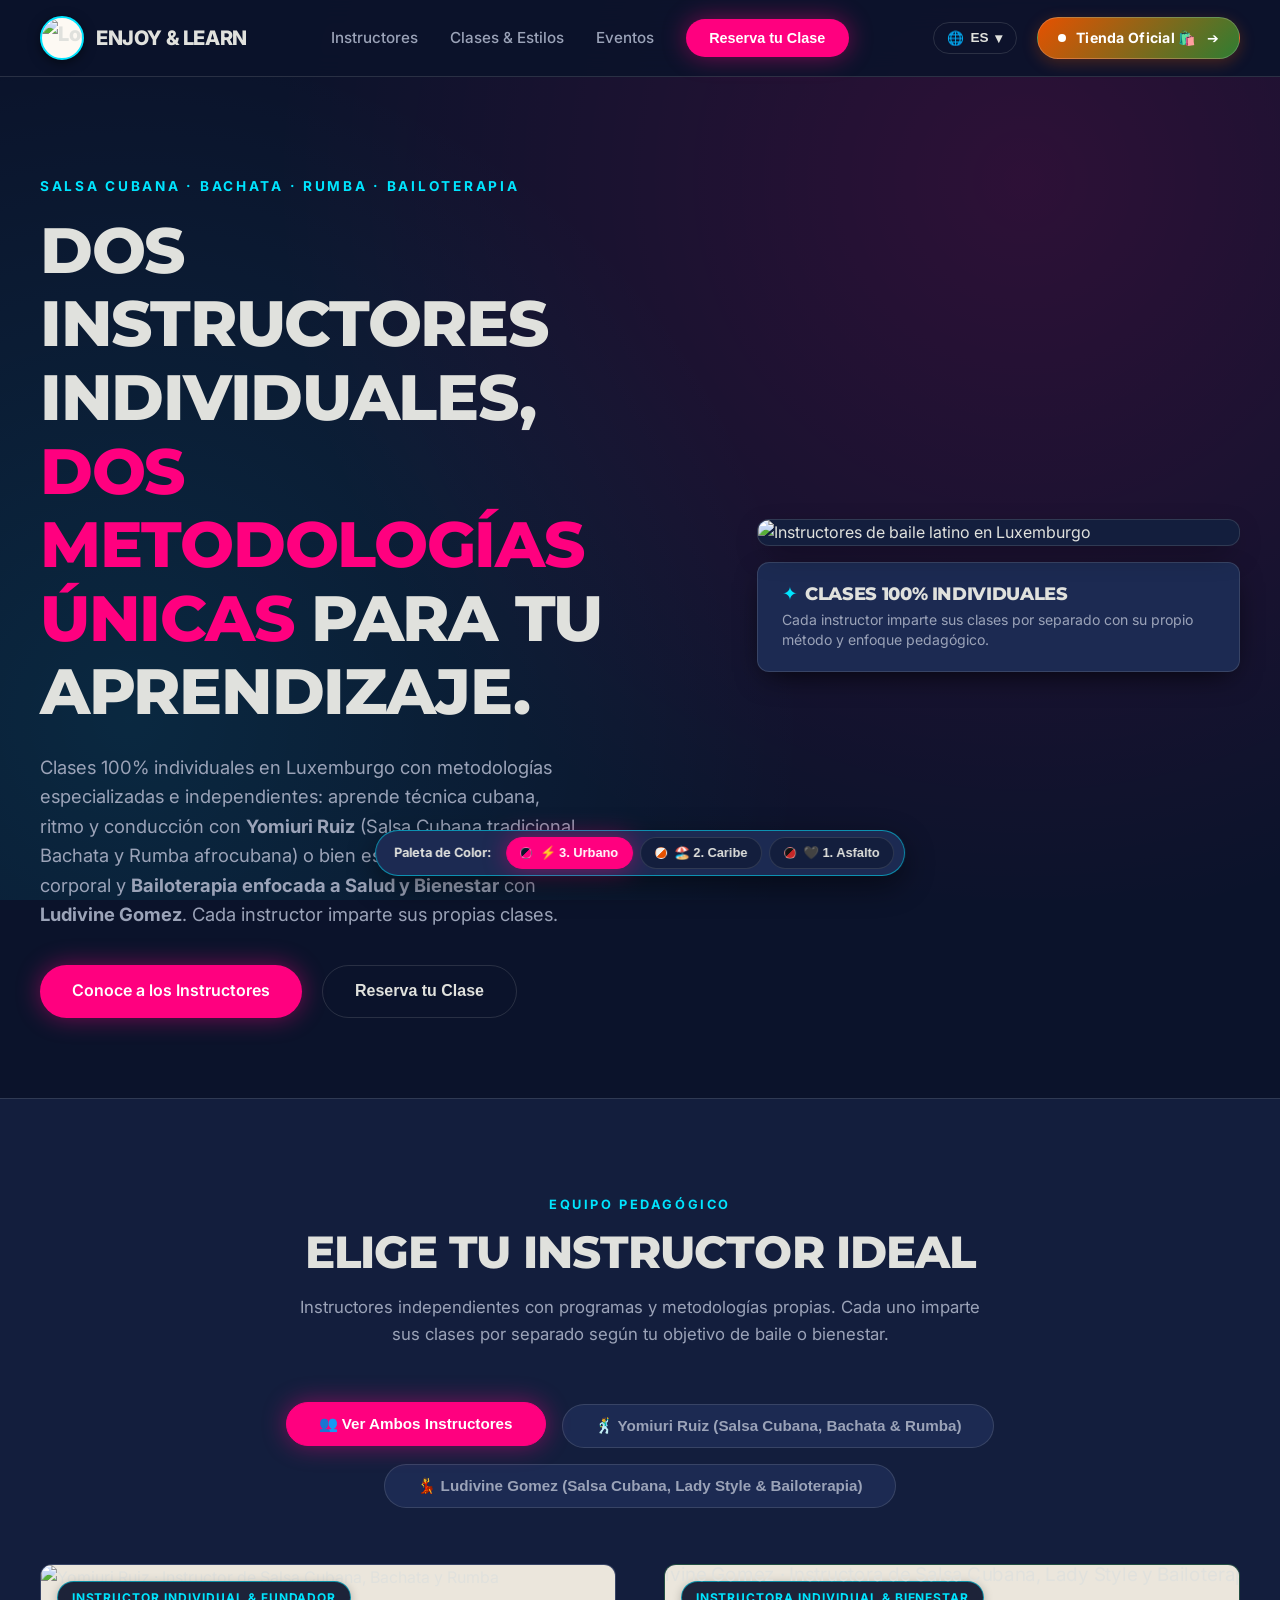
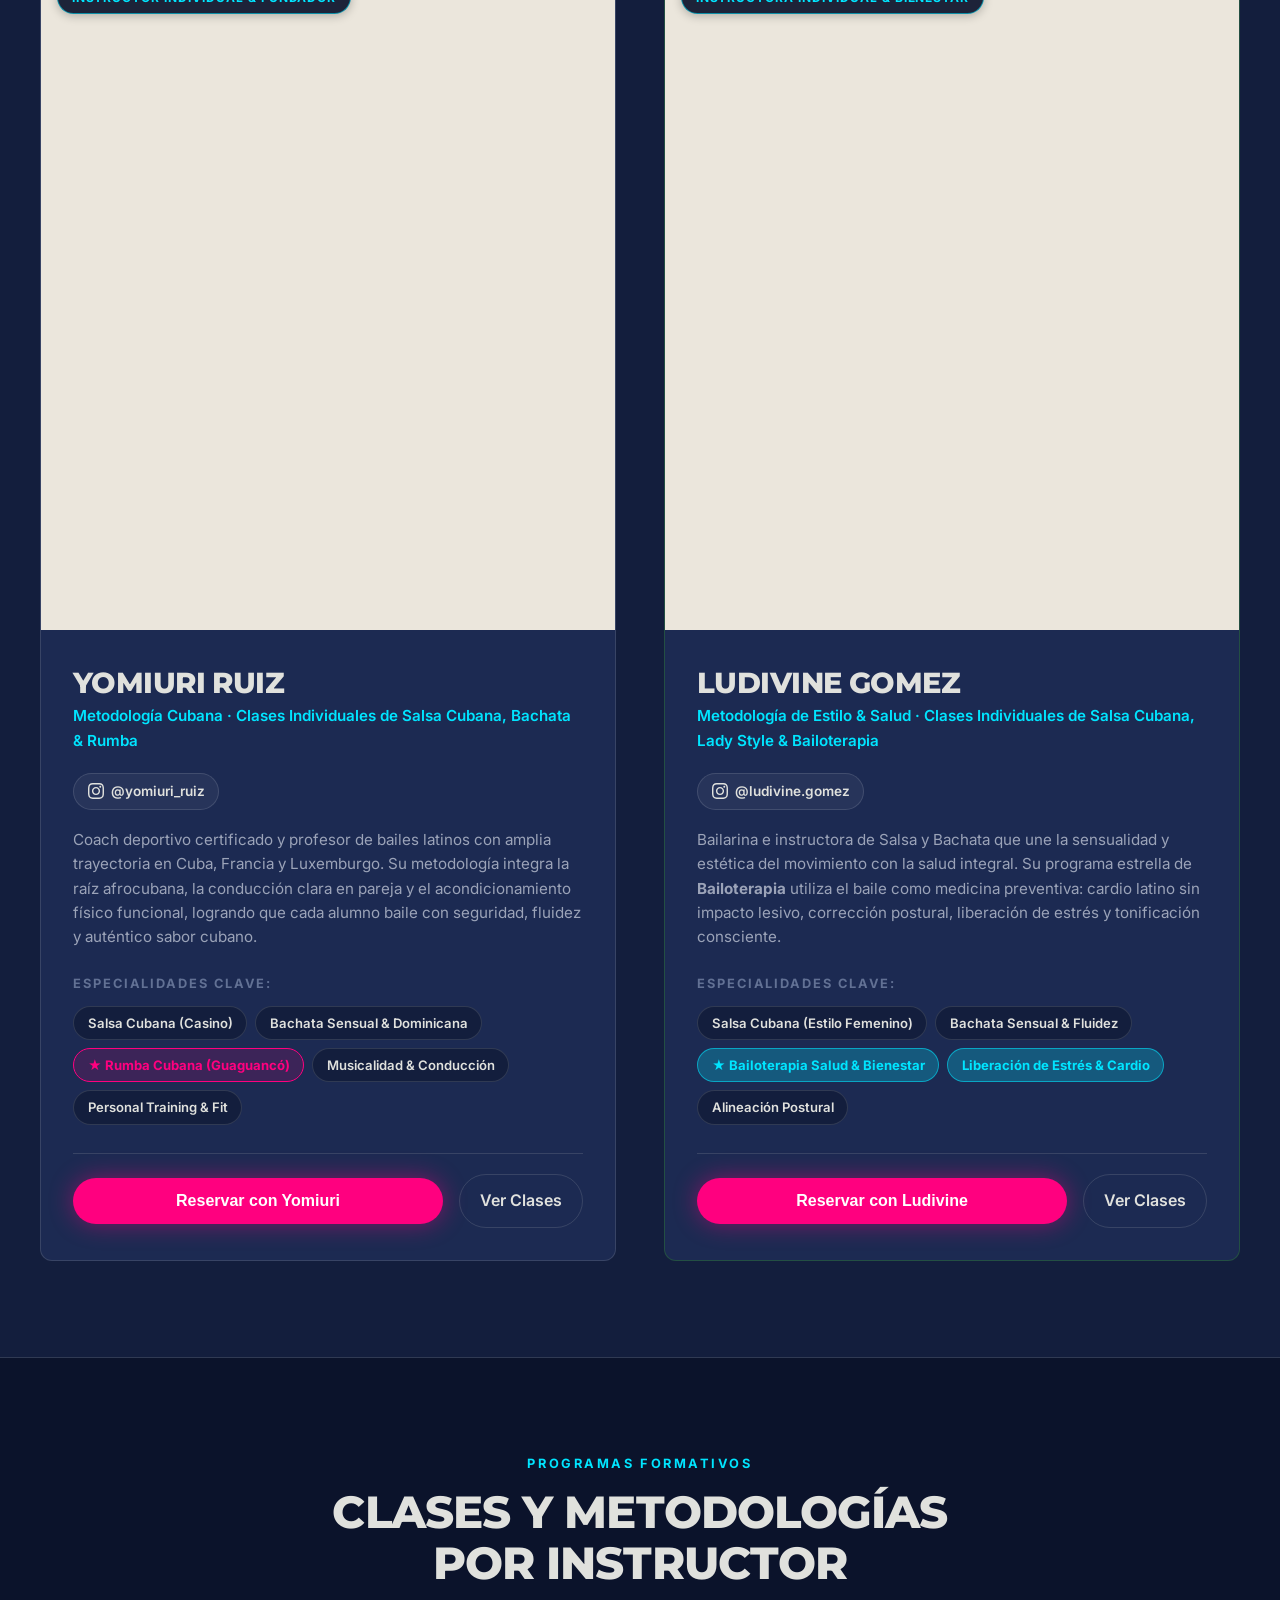
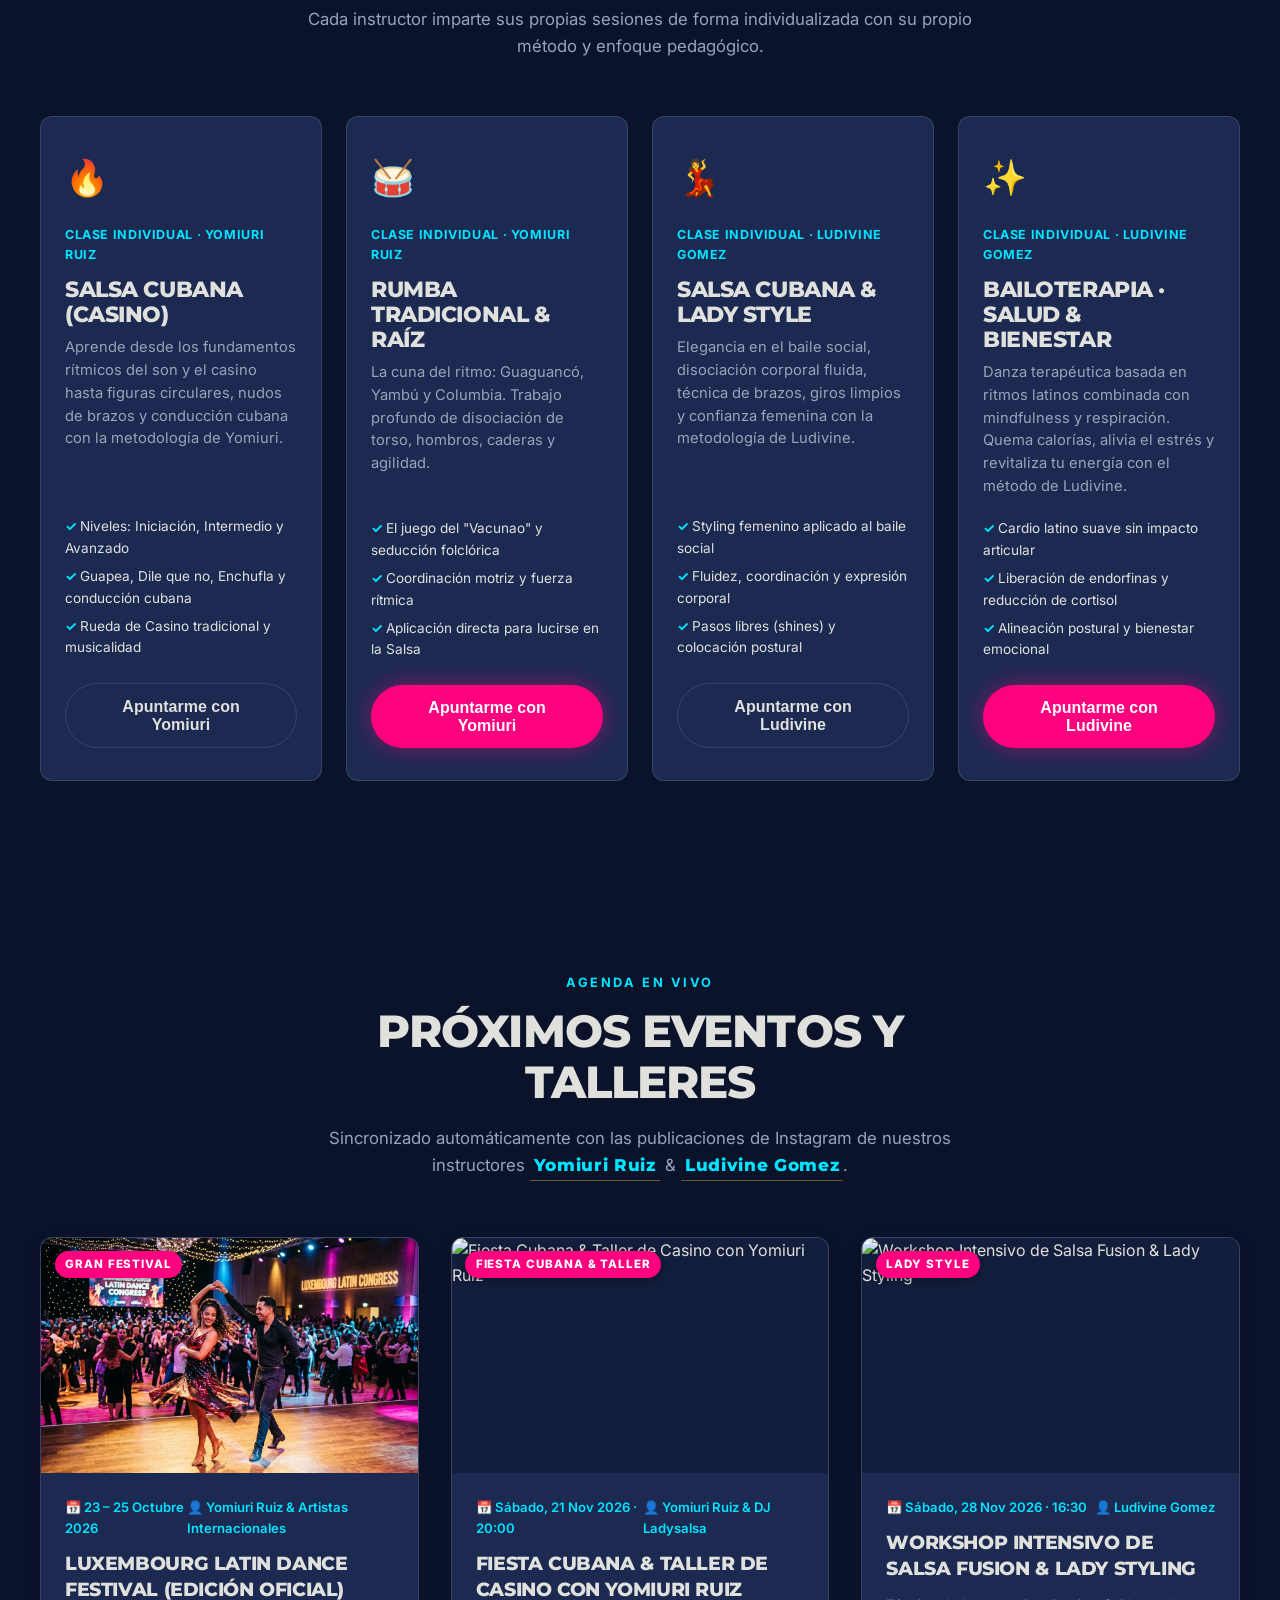
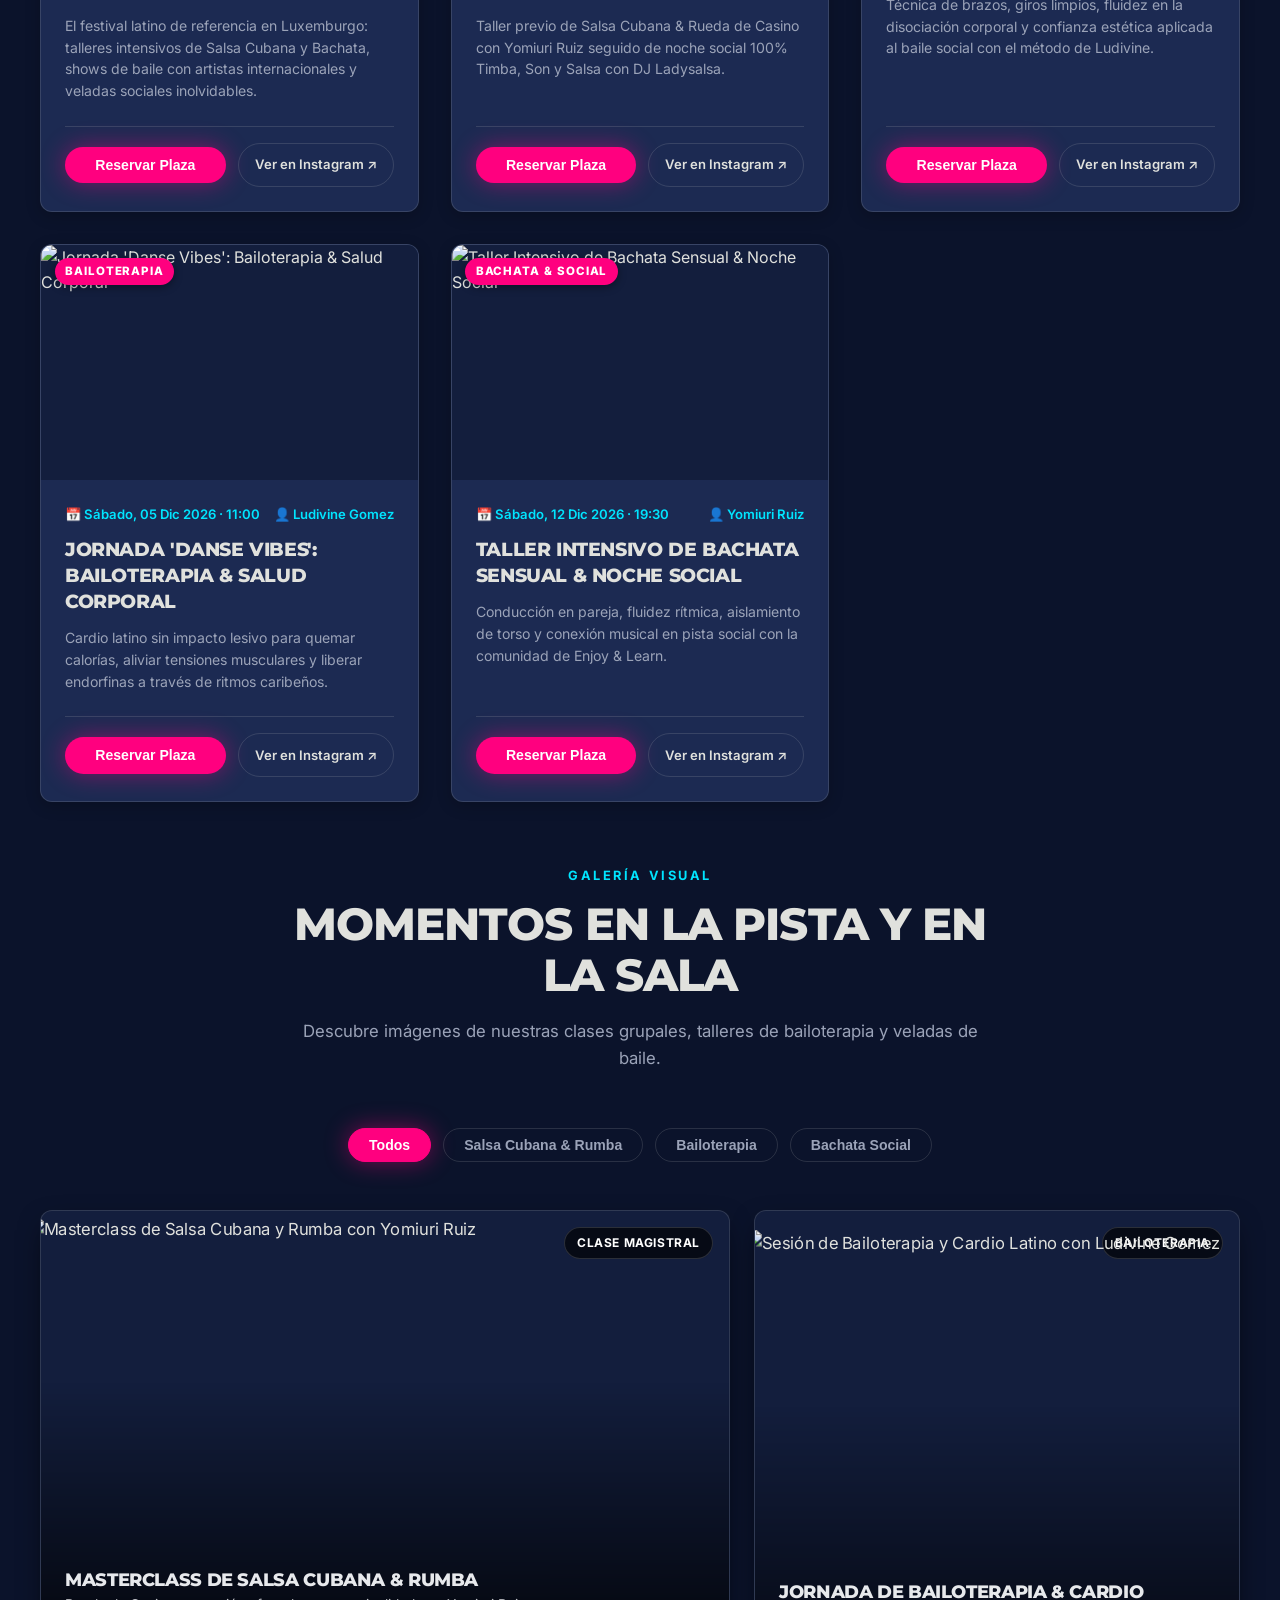
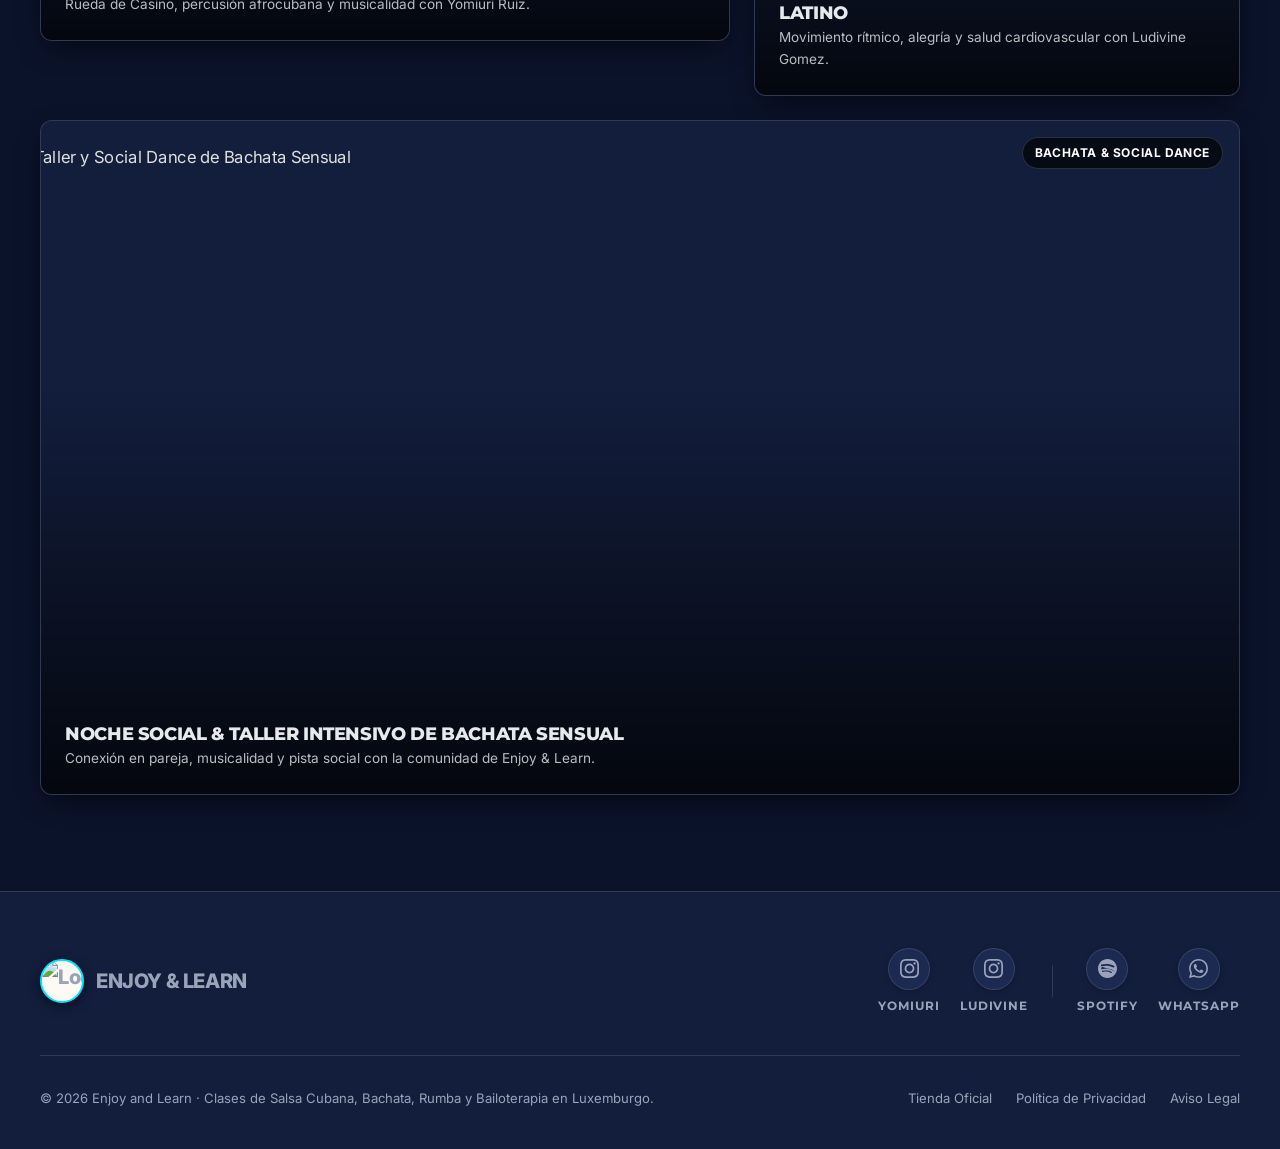
==== commit 32c49acd: "style(events): replace raw handles with styled designer names for instructors" ====
--- a/index.html
+++ b/index.html
@@ -329,7 +329,7 @@
       <div class="section-head">
         <span class="section-kicker">Agenda en Vivo</span>
         <h2 class="section-title">Próximos Eventos y Talleres</h2>
-        <p class="section-subtitle">Sincronizado automáticamente con las publicaciones de Instagram de nuestros instructores (@yomiuri_ruiz &amp; @ludivine.gomez).</p>
+        <p class="section-subtitle" data-i18n="events_subtitle">Sincronizado automáticamente con las publicaciones de Instagram de nuestros instructores <a href="https://www.instagram.com/yomiuri_ruiz/" target="_blank" rel="noopener noreferrer" class="instructor-design-name" title="Instagram de Yomiuri Ruiz">Yomiuri Ruiz</a> &amp; <a href="https://www.instagram.com/ludivine.gomez/" target="_blank" rel="noopener noreferrer" class="instructor-design-name" title="Instagram de Ludivine Gomez">Ludivine Gomez</a>.</p>
       </div>
 
       <!-- GRID DE EVENTOS PRÓXIMOS (ACTUALIZADO AUTOMÁTICAMENTE DESDE INSTAGRAM) -->
@@ -534,7 +534,19 @@
         <div class="form-group">
           <label for="bookService">Estilo, clase o evento especial</label>
           <select id="bookService" class="form-select" required>
-            <optgroup label="🎉 Próximos Eventos &amp; Talleres (Fechas Específicas)">
+            <optgroup label="Metodología Yomiuri Ruiz (Clases Individuales)">
+              <option value="salsa-yomiuri" selected>Salsa Cubana &amp; Casino (con Yomiuri Ruiz)</option>
+              <option value="rumba-yomiuri">Rumba Tradicional Afrocubana (con Yomiuri Ruiz)</option>
+              <option value="bachata-yomiuri">Bachata &amp; Conducción Rítmica (con Yomiuri Ruiz)</option>
+              <option value="fitness-yomiuri">Personal Training &amp; Acondicionamiento (con Yomiuri Ruiz)</option>
+            </optgroup>
+            <optgroup label="Metodología Ludivine Gomez (Clases Individuales)">
+              <option value="salsa-ladystyle-ludivine">Salsa Cubana &amp; Lady Style (con Ludivine Gomez)</option>
+              <option value="bailoterapia-ludivine">Bailoterapia · Salud &amp; Bienestar (con Ludivine Gomez)</option>
+              <option value="bachata-ludivine">Bachata Sensual &amp; Fluidez Corporal (con Ludivine Gomez)</option>
+              <option value="estiramiento-ludivine">Alineación Postural &amp; Estiramiento (con Ludivine Gomez)</option>
+            </optgroup>
+            <optgroup label="🎉 Próximos Eventos &amp; Talleres Especiales (Fechas Específicas)">
               <option value="evento-luxembourg-latin-festival" data-event-date="2026-10-23" data-event-date-label="23 – 25 Octubre 2026 (Festival Oficial)" data-event-instructor="he">
                 Luxembourg Latin Dance Festival (23 – 25 Oct 2026)
               </option>
@@ -550,18 +562,6 @@
               <option value="evento-taller-bachata-sensual" data-event-date="2026-12-12" data-event-date-label="Sábado, 12 Dic 2026 · 19:30" data-event-instructor="he">
                 Taller Bachata Sensual &amp; Noche Social (Sáb 12 Dic 2026 · 19:30)
               </option>
-            </optgroup>
-            <optgroup label="Metodología Yomiuri Ruiz (Clases Individuales)">
-              <option value="salsa-yomiuri">Salsa Cubana &amp; Casino (con Yomiuri Ruiz)</option>
-              <option value="rumba-yomiuri">Rumba Tradicional Afrocubana (con Yomiuri Ruiz)</option>
-              <option value="bachata-yomiuri">Bachata &amp; Conducción Rítmica (con Yomiuri Ruiz)</option>
-              <option value="fitness-yomiuri">Personal Training &amp; Acondicionamiento (con Yomiuri Ruiz)</option>
-            </optgroup>
-            <optgroup label="Metodología Ludivine Gomez (Clases Individuales)">
-              <option value="salsa-ladystyle-ludivine">Salsa Cubana &amp; Lady Style (con Ludivine Gomez)</option>
-              <option value="bailoterapia-ludivine">Bailoterapia · Salud &amp; Bienestar (con Ludivine Gomez)</option>
-              <option value="bachata-ludivine">Bachata Sensual &amp; Fluidez Corporal (con Ludivine Gomez)</option>
-              <option value="estiramiento-ludivine">Alineación Postural &amp; Estiramiento (con Ludivine Gomez)</option>
             </optgroup>
           </select>
         </div>
--- a/styles-base.css
+++ b/styles-base.css
@@ -531,6 +531,26 @@
 .section-subtitle {
   color: var(--text-muted);
   font-size: 1.05rem;
+}
+
+.instructor-design-name {
+  font-family: var(--font-heading);
+  font-weight: 800;
+  letter-spacing: 0.04em;
+  color: var(--accent-secondary);
+  text-decoration: none;
+  border-bottom: 1.5px solid rgba(212, 175, 55, 0.45);
+  padding: 0 0.25rem 1px 0.25rem;
+  display: inline-block;
+  transition: all 0.25s ease;
+  white-space: nowrap;
+}
+
+.instructor-design-name:hover {
+  color: var(--accent-primary);
+  border-bottom-color: var(--accent-primary);
+  transform: translateY(-1.5px);
+  text-shadow: 0 0 10px var(--accent-primary-glow);
 }
 
 .services-grid {
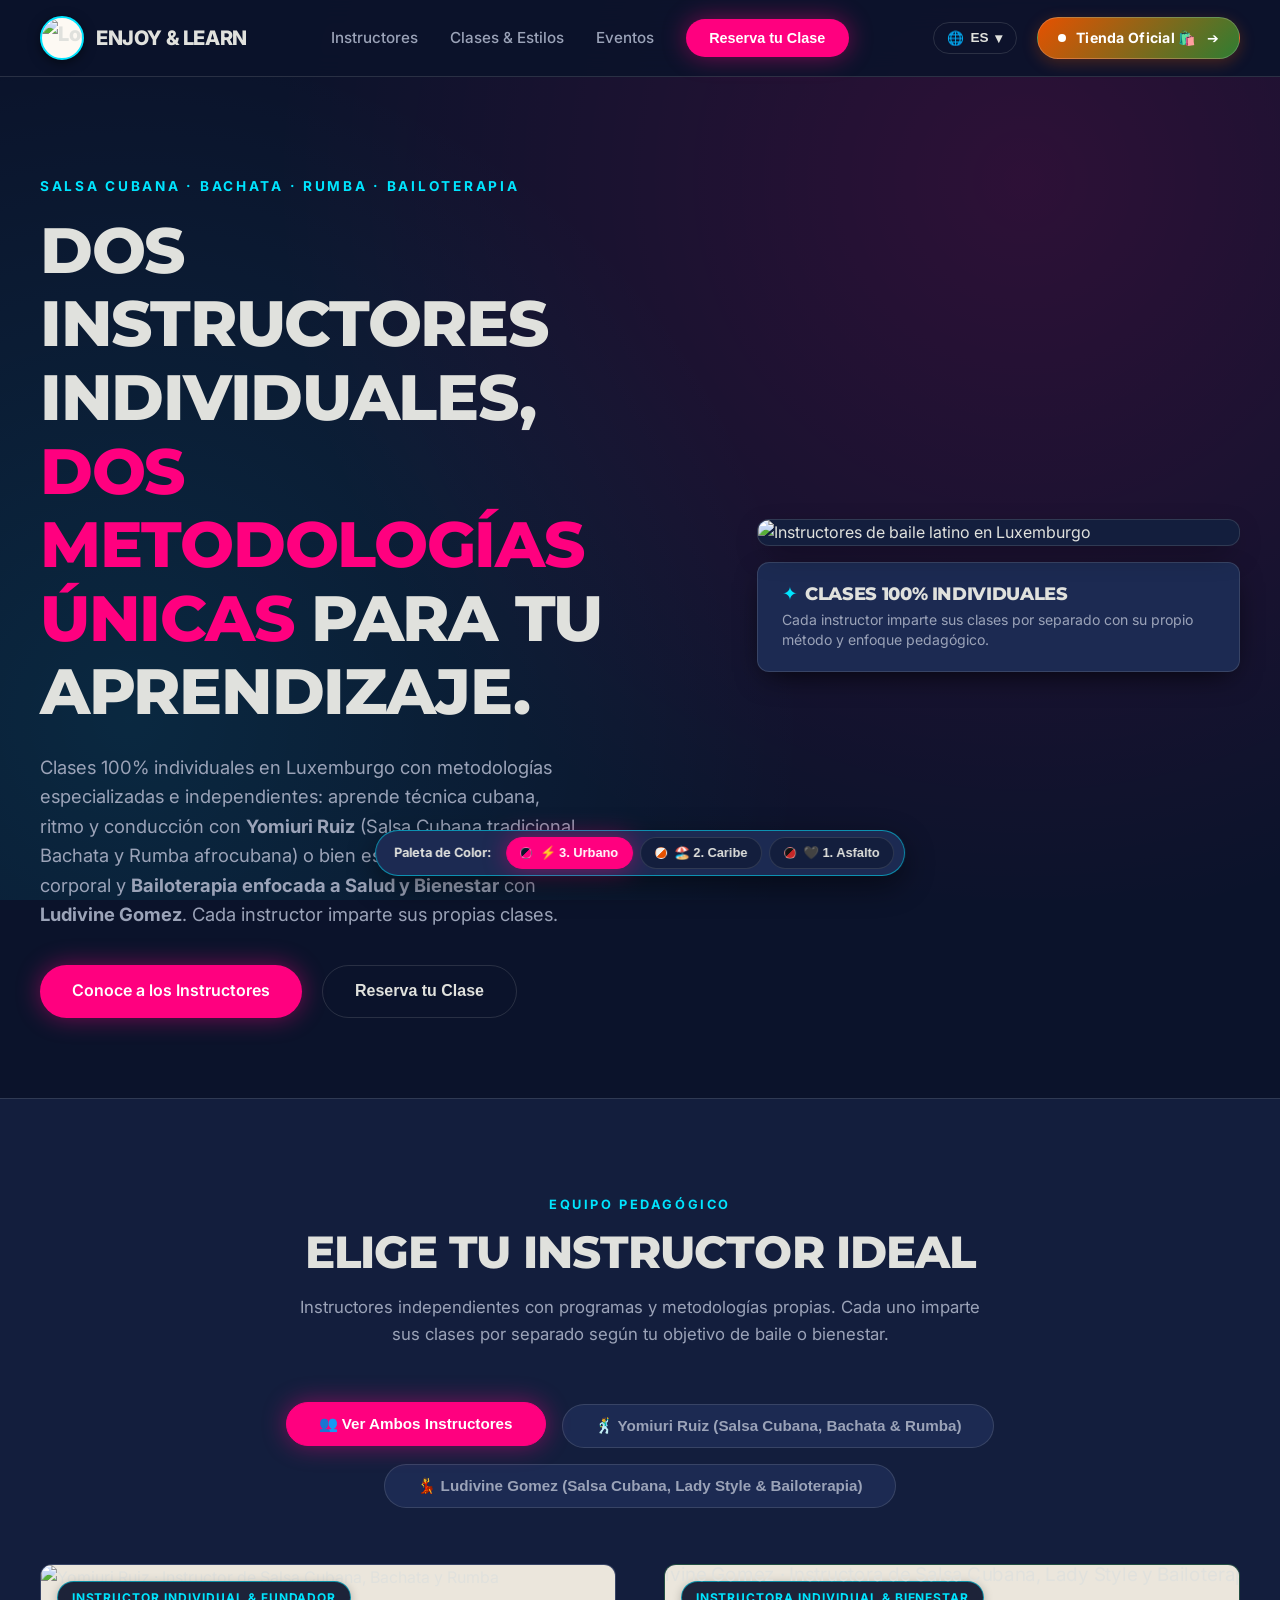
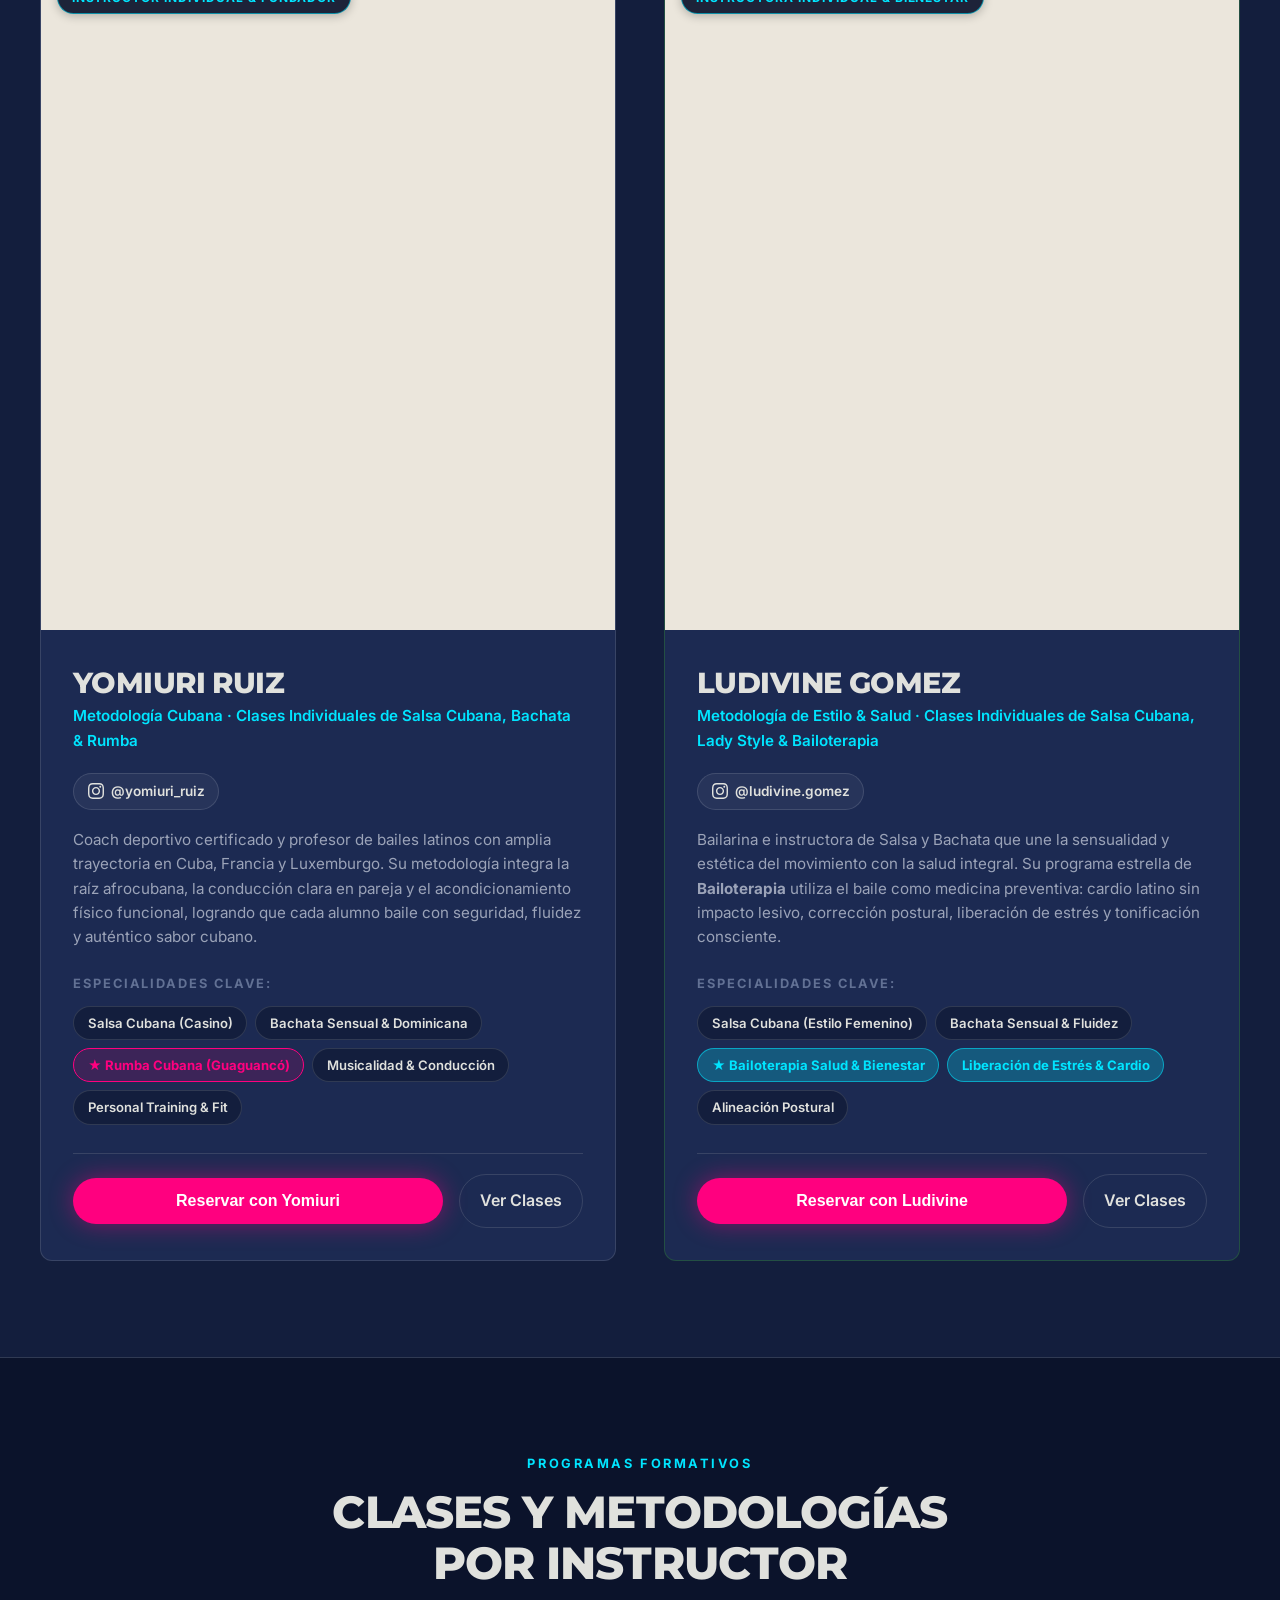
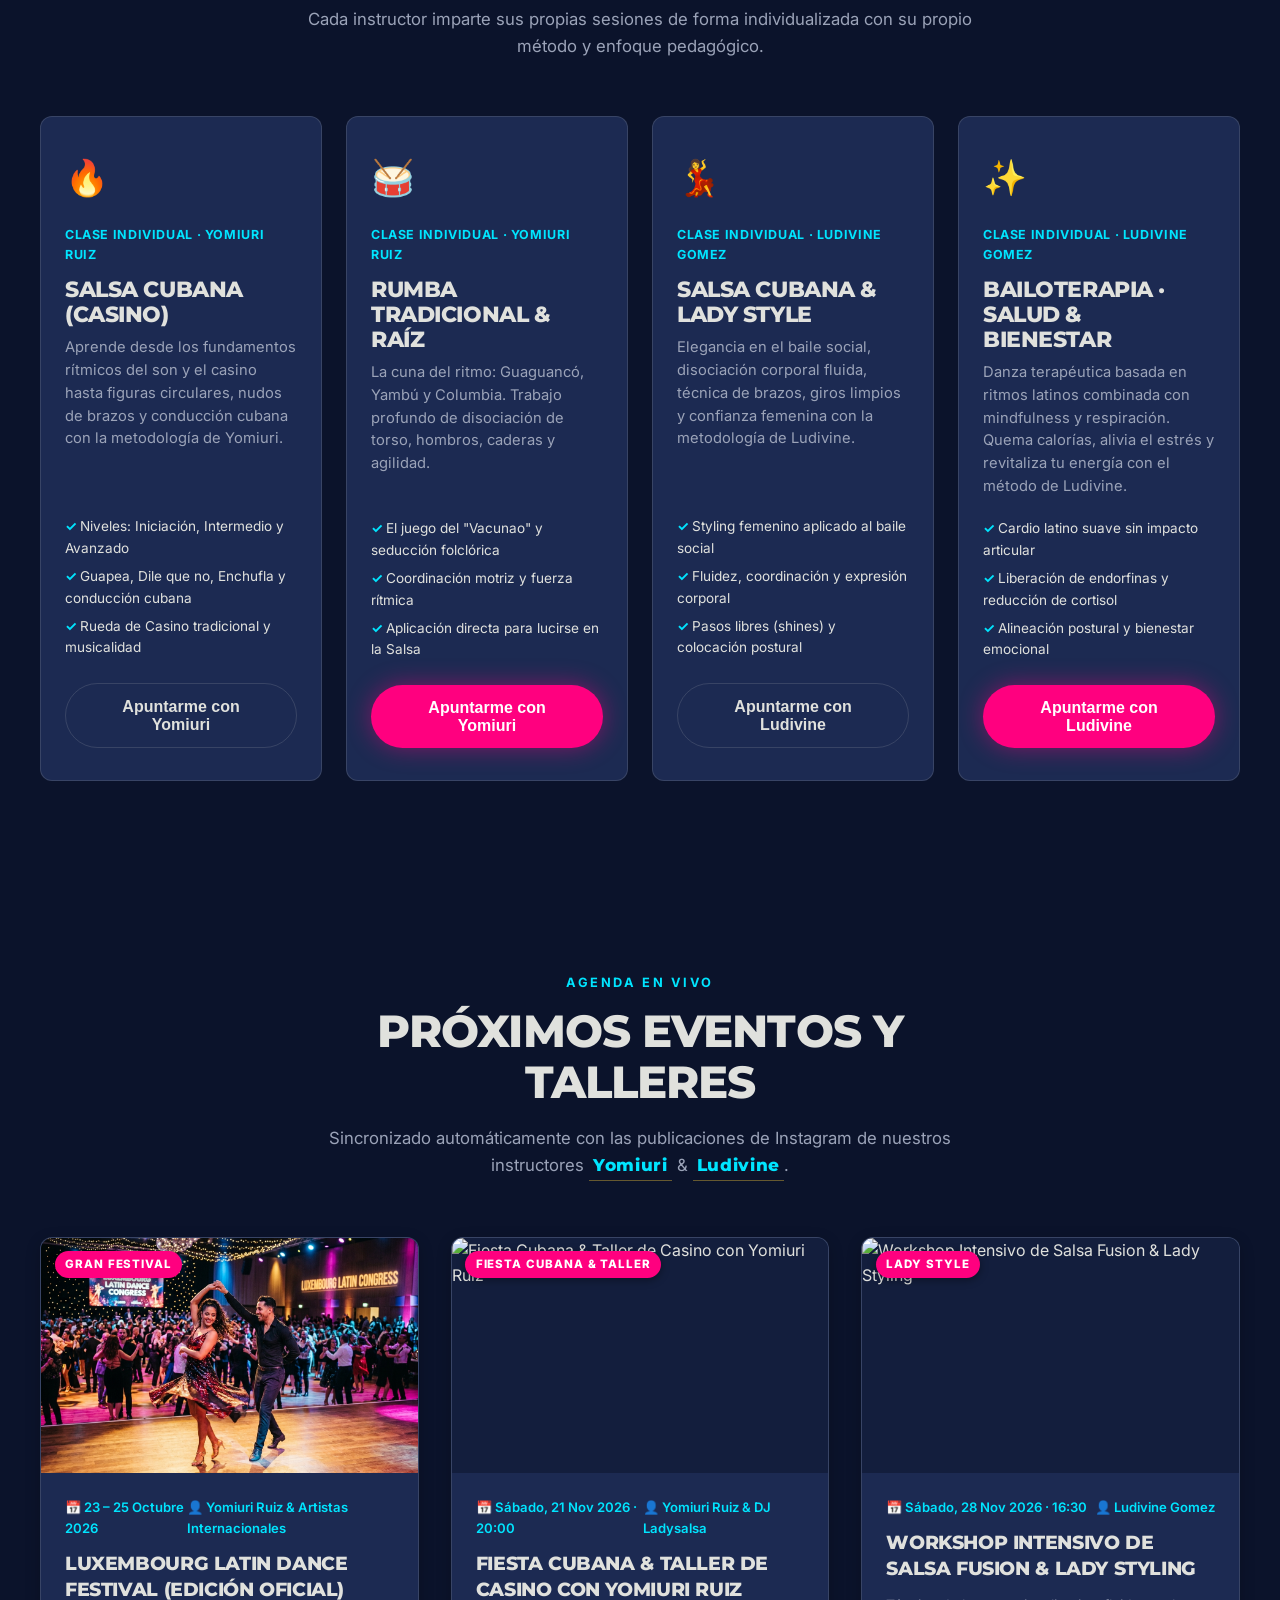
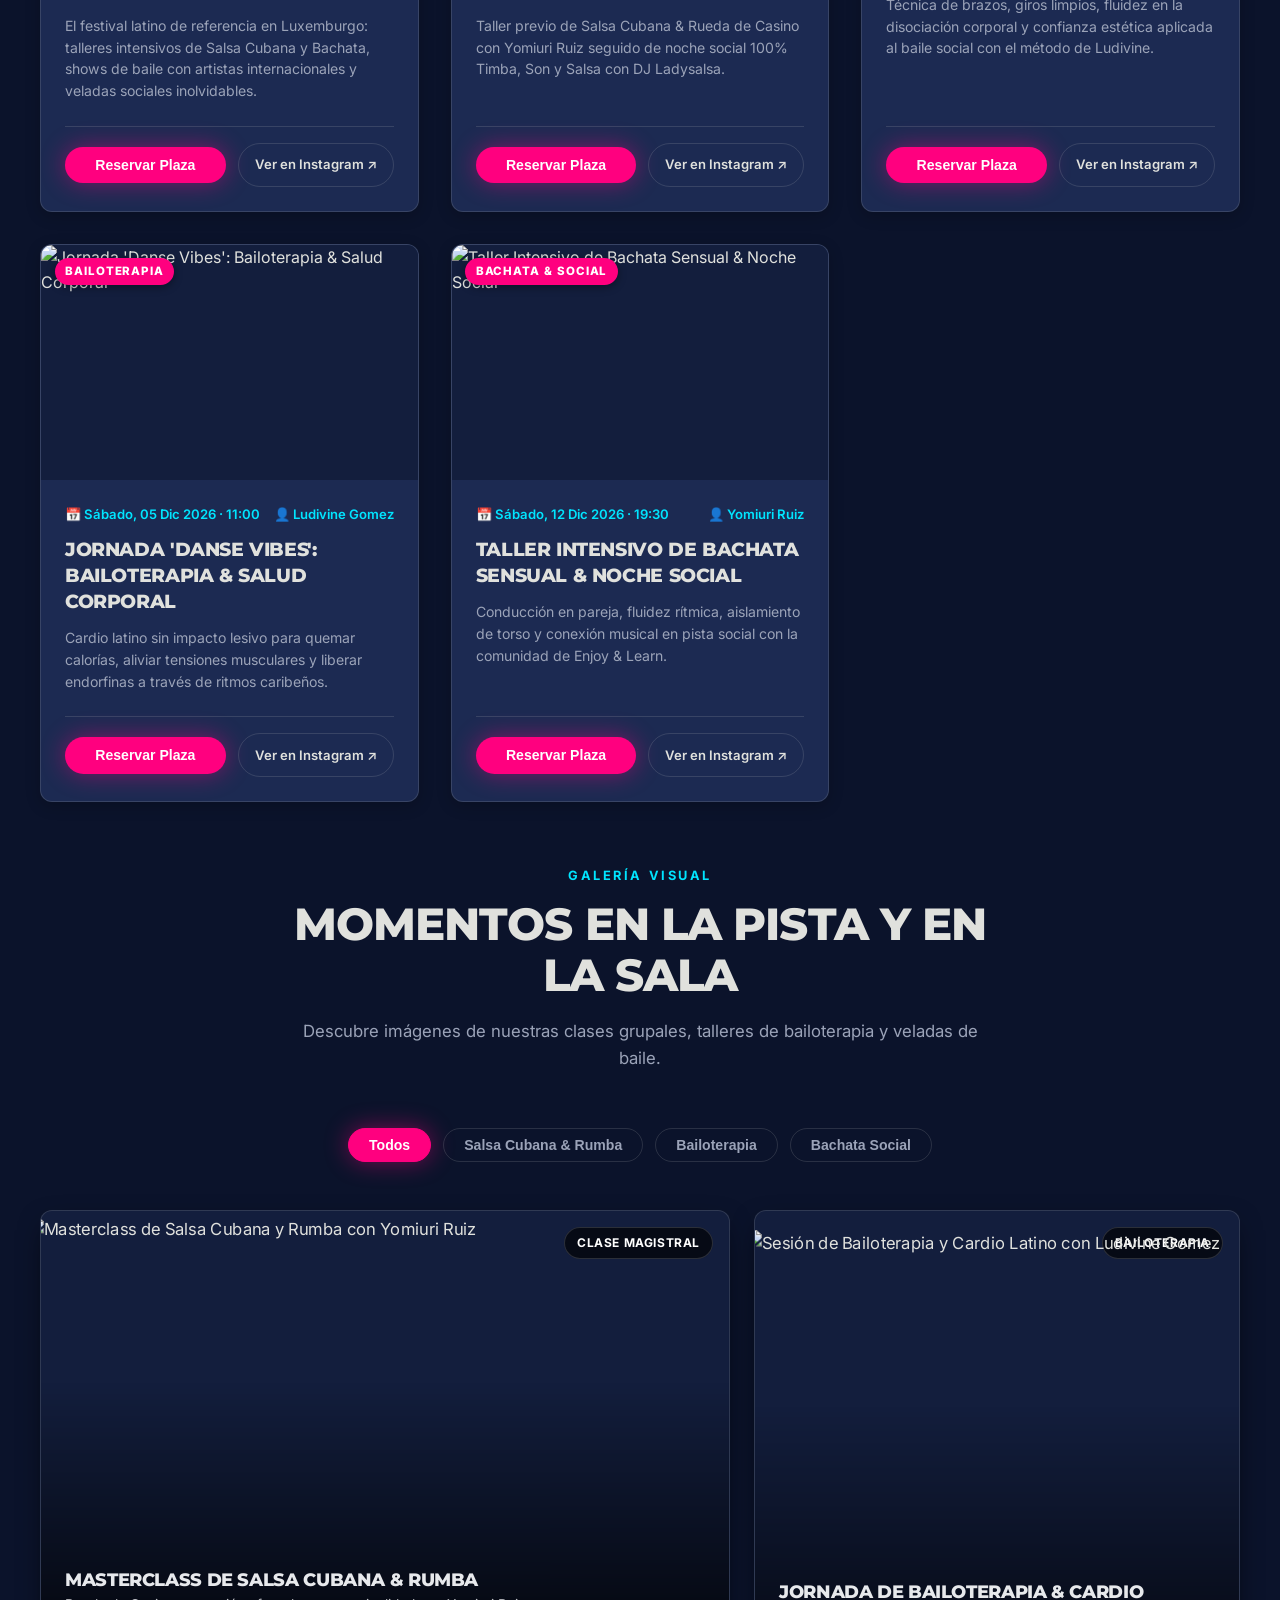
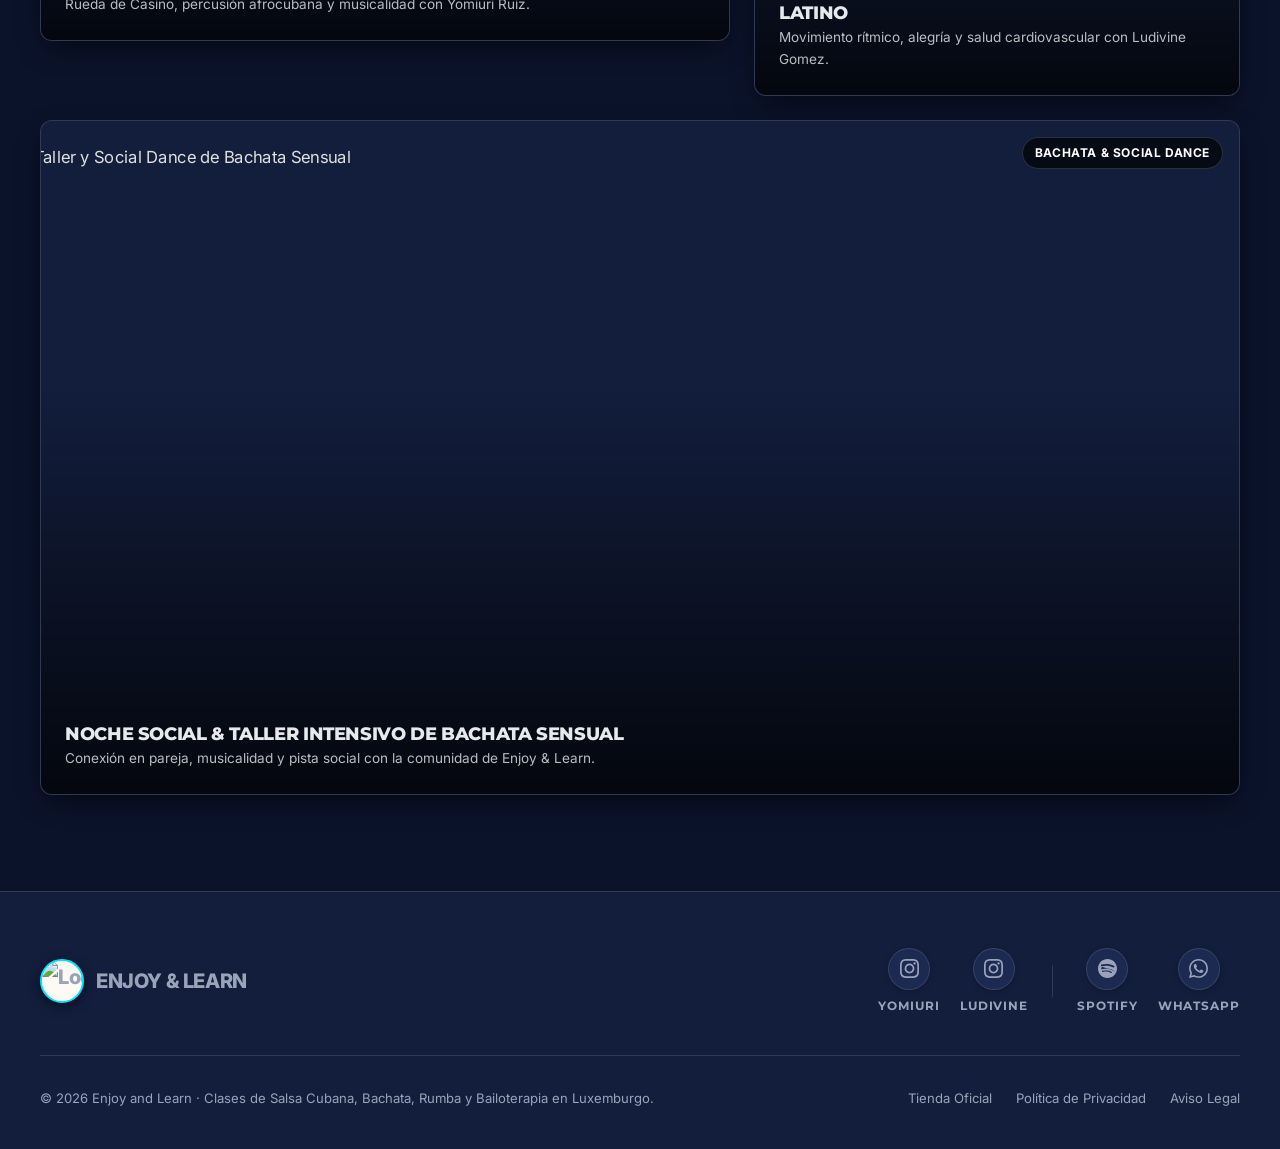
==== commit 9c9dda4e: "style(events): use only first names without surnames in design font" ====
--- a/index.html
+++ b/index.html
@@ -329,7 +329,7 @@
       <div class="section-head">
         <span class="section-kicker">Agenda en Vivo</span>
         <h2 class="section-title">Próximos Eventos y Talleres</h2>
-        <p class="section-subtitle" data-i18n="events_subtitle">Sincronizado automáticamente con las publicaciones de Instagram de nuestros instructores <a href="https://www.instagram.com/yomiuri_ruiz/" target="_blank" rel="noopener noreferrer" class="instructor-design-name" title="Instagram de Yomiuri Ruiz">Yomiuri Ruiz</a> &amp; <a href="https://www.instagram.com/ludivine.gomez/" target="_blank" rel="noopener noreferrer" class="instructor-design-name" title="Instagram de Ludivine Gomez">Ludivine Gomez</a>.</p>
+        <p class="section-subtitle" data-i18n="events_subtitle">Sincronizado automáticamente con las publicaciones de Instagram de nuestros instructores <a href="https://www.instagram.com/yomiuri_ruiz/" target="_blank" rel="noopener noreferrer" class="instructor-design-name" title="Instagram de Yomiuri">Yomiuri</a> &amp; <a href="https://www.instagram.com/ludivine.gomez/" target="_blank" rel="noopener noreferrer" class="instructor-design-name" title="Instagram de Ludivine">Ludivine</a>.</p>
       </div>
 
       <!-- GRID DE EVENTOS PRÓXIMOS (ACTUALIZADO AUTOMÁTICAMENTE DESDE INSTAGRAM) -->
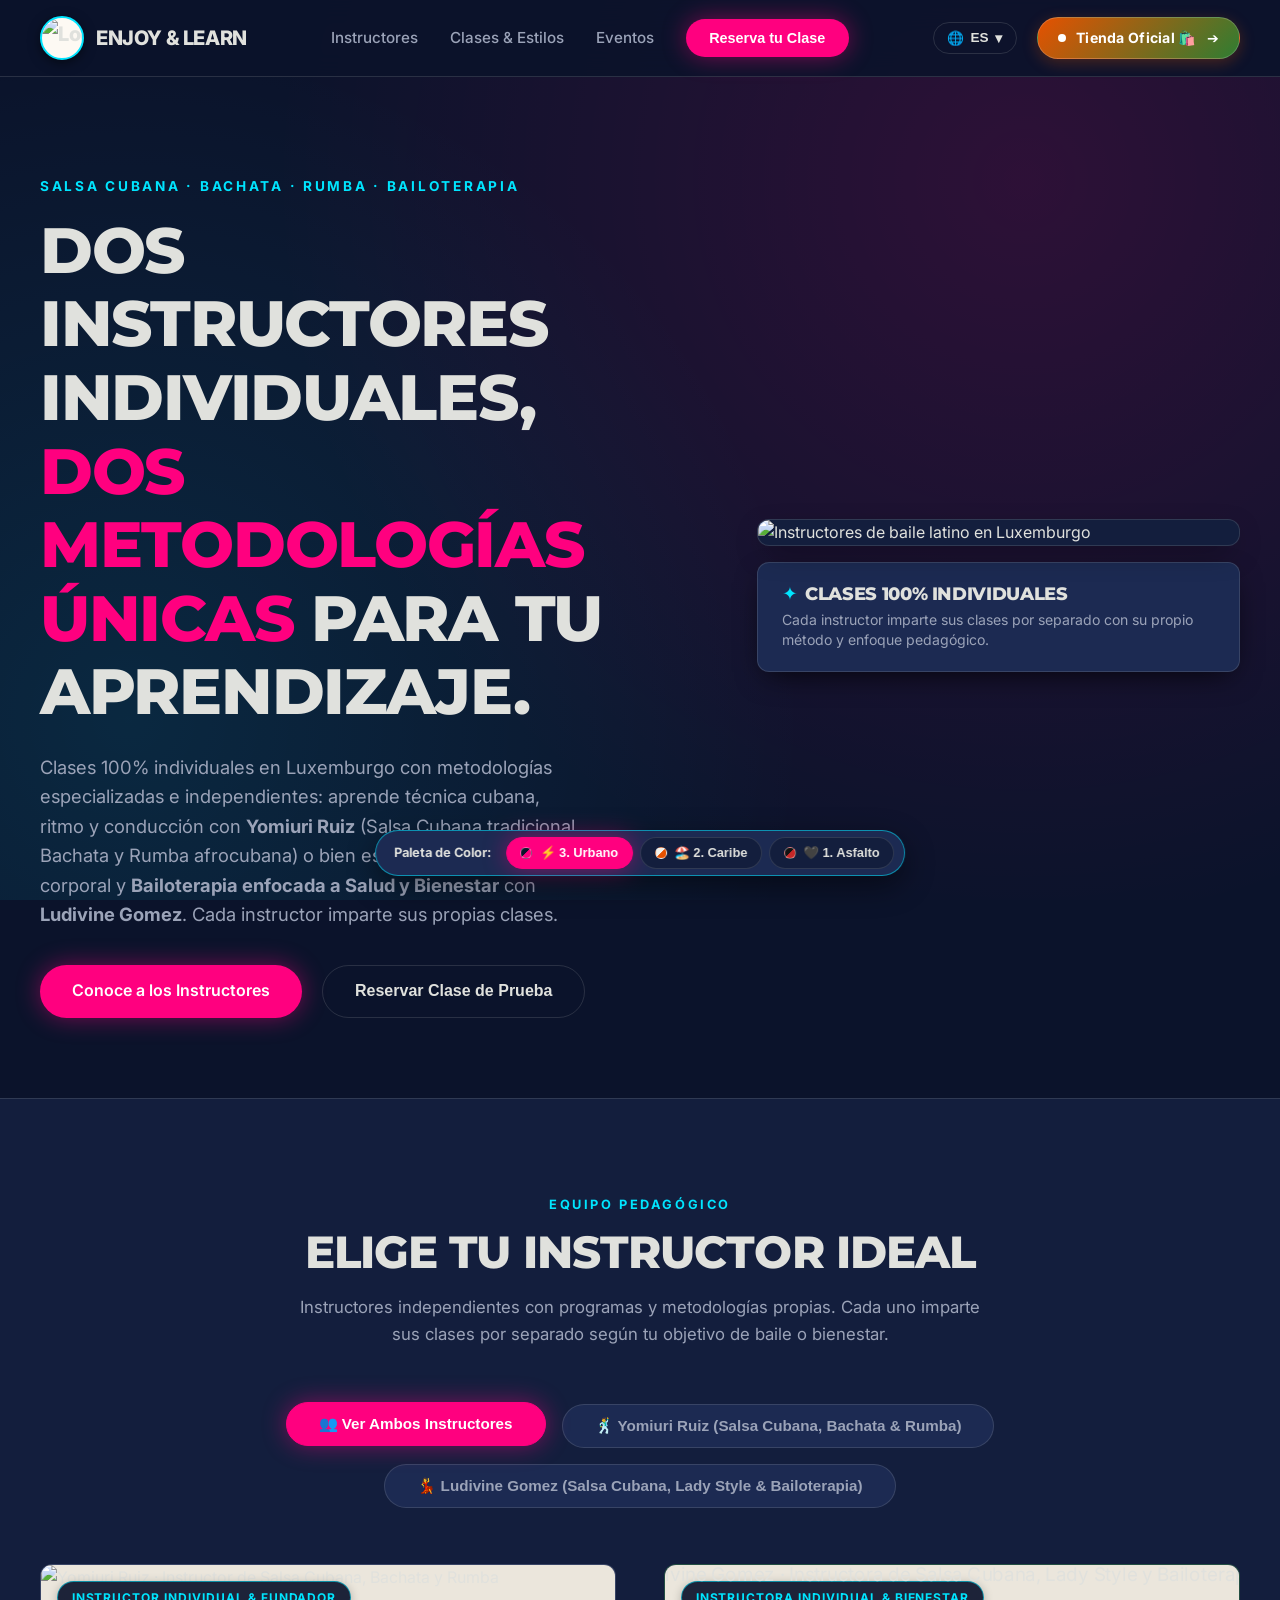
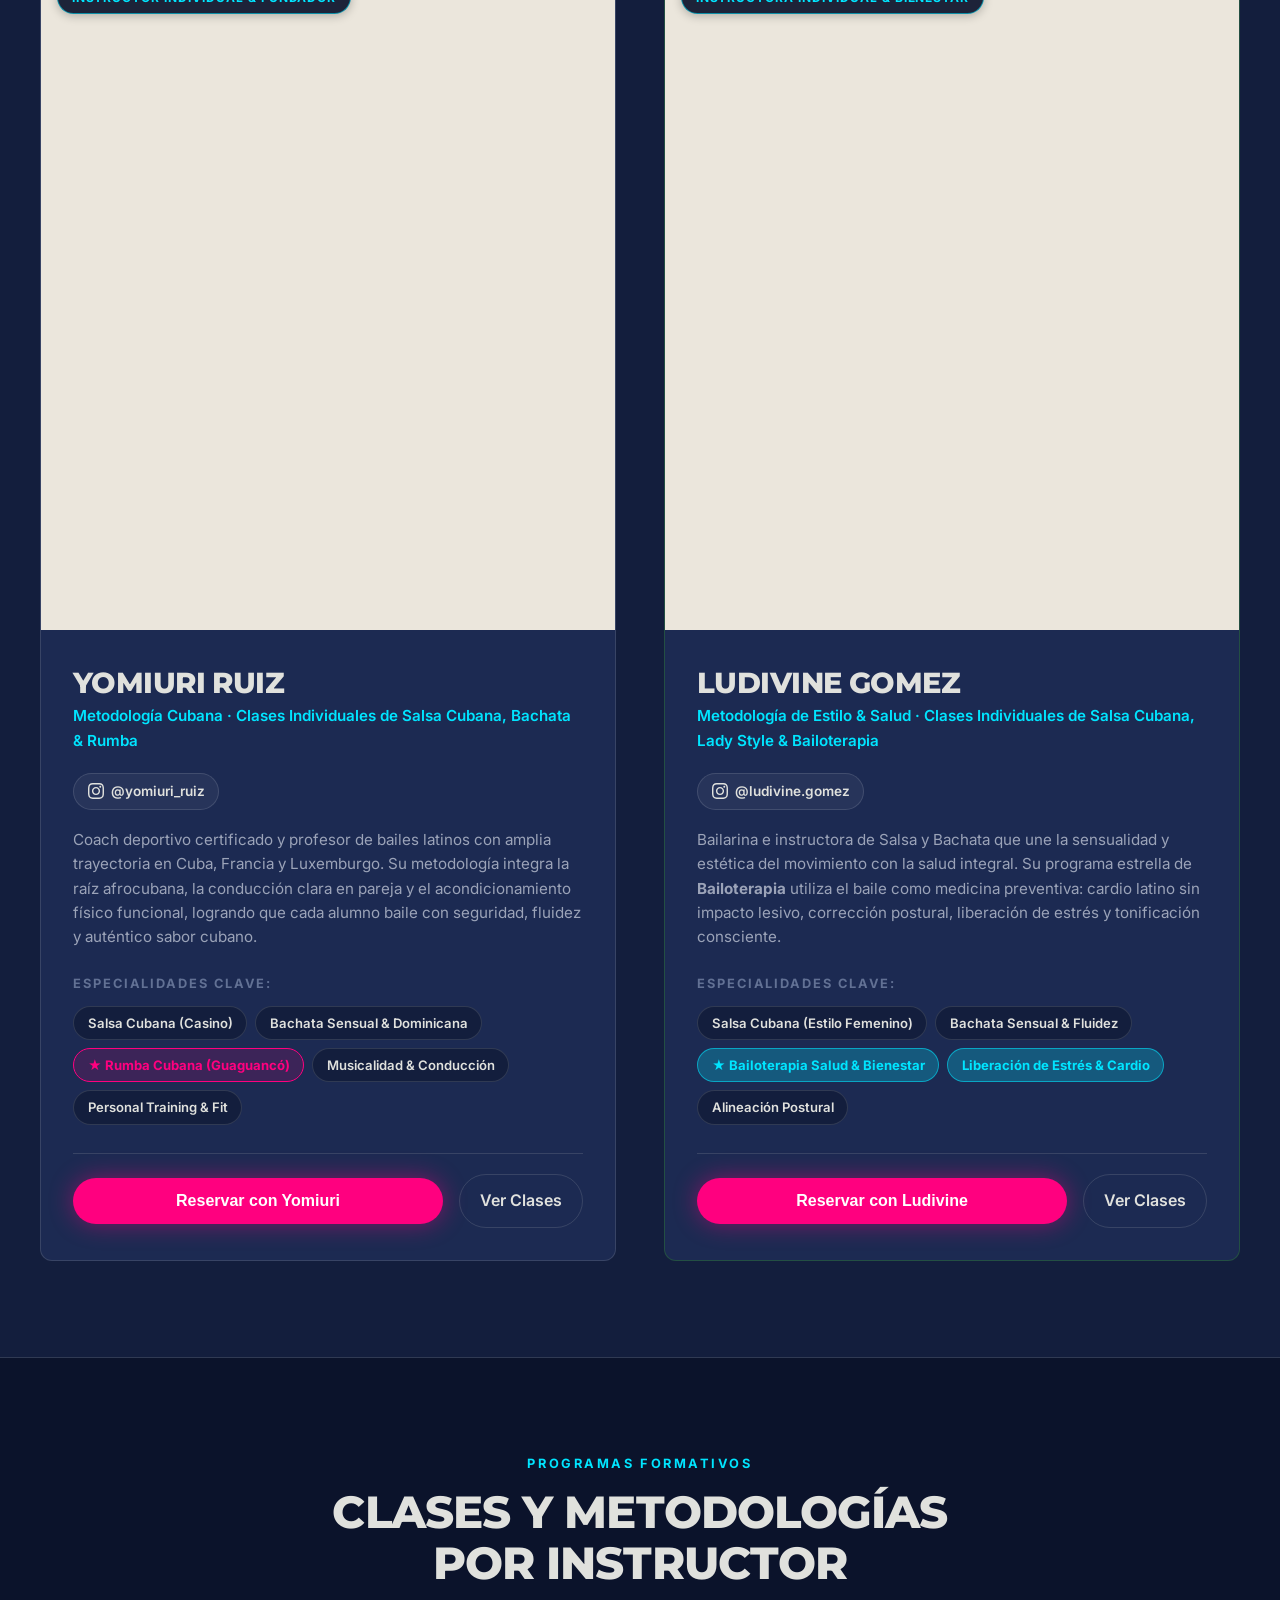
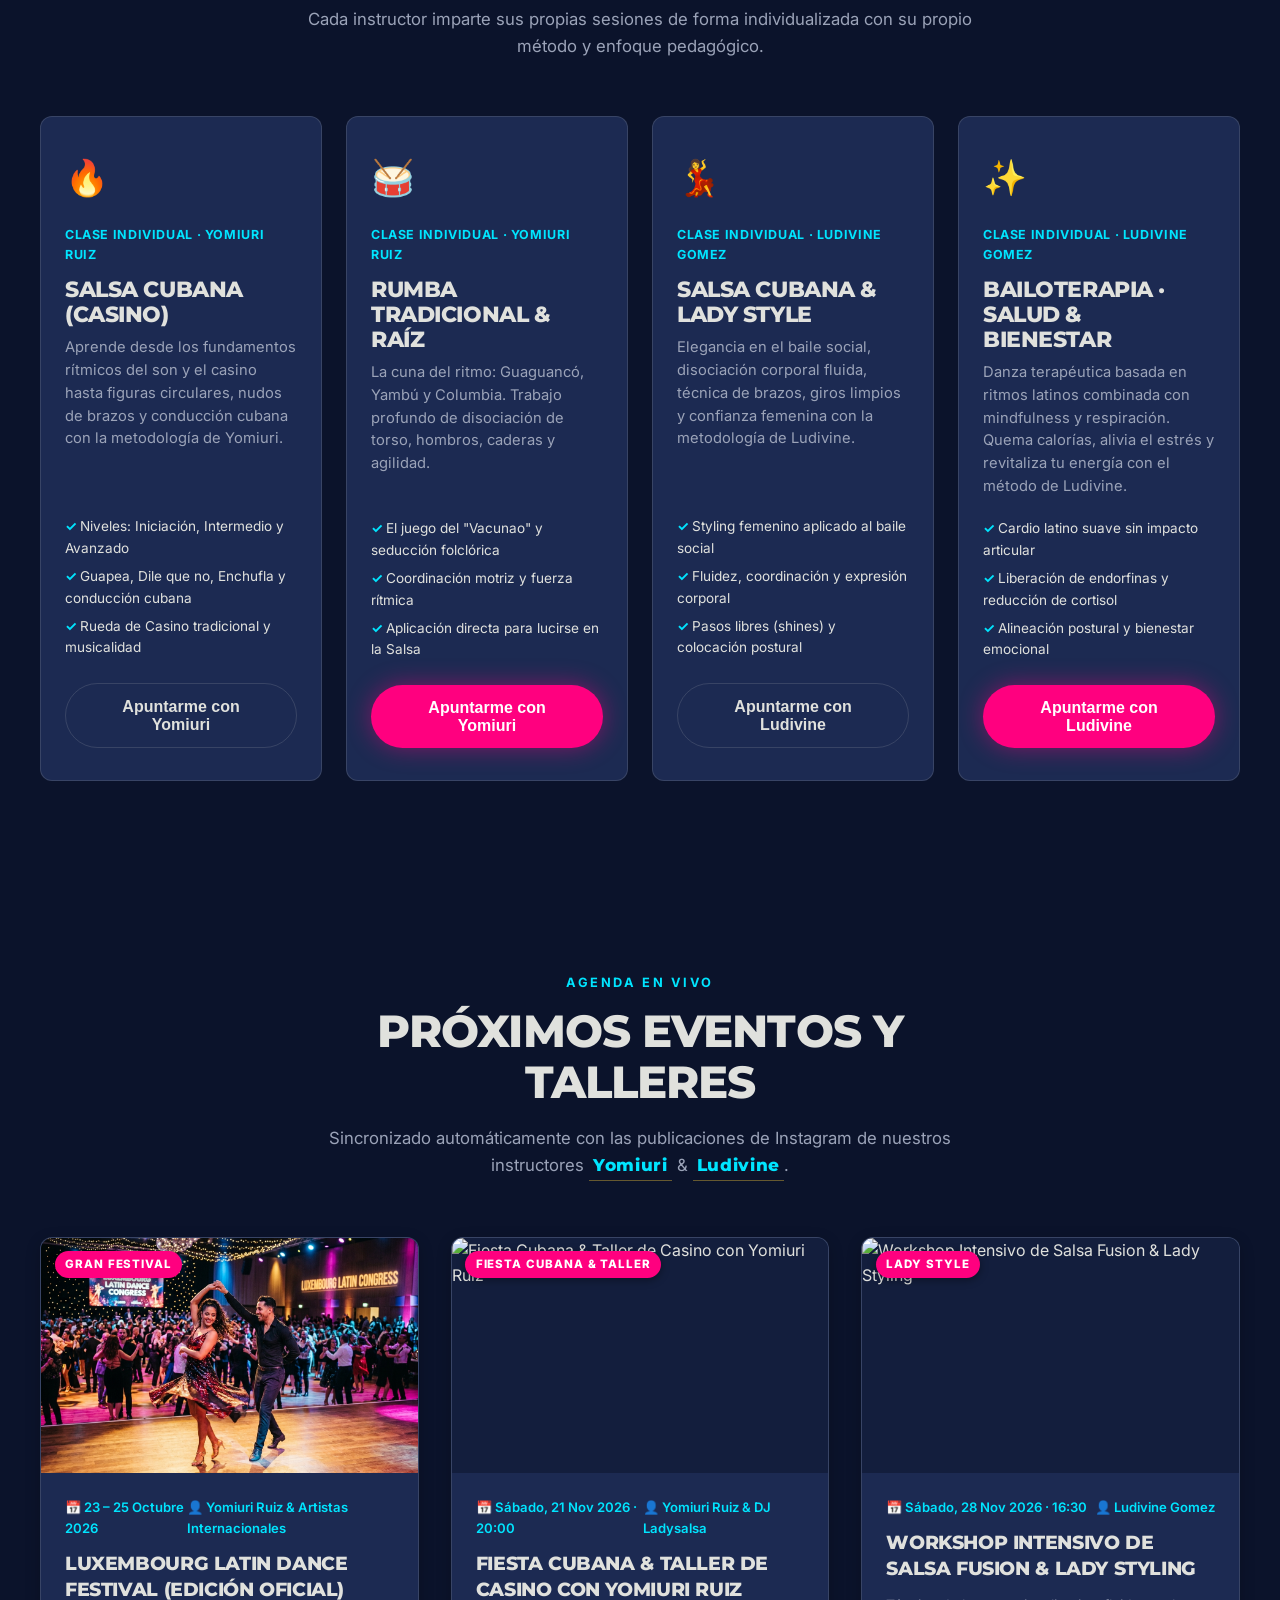
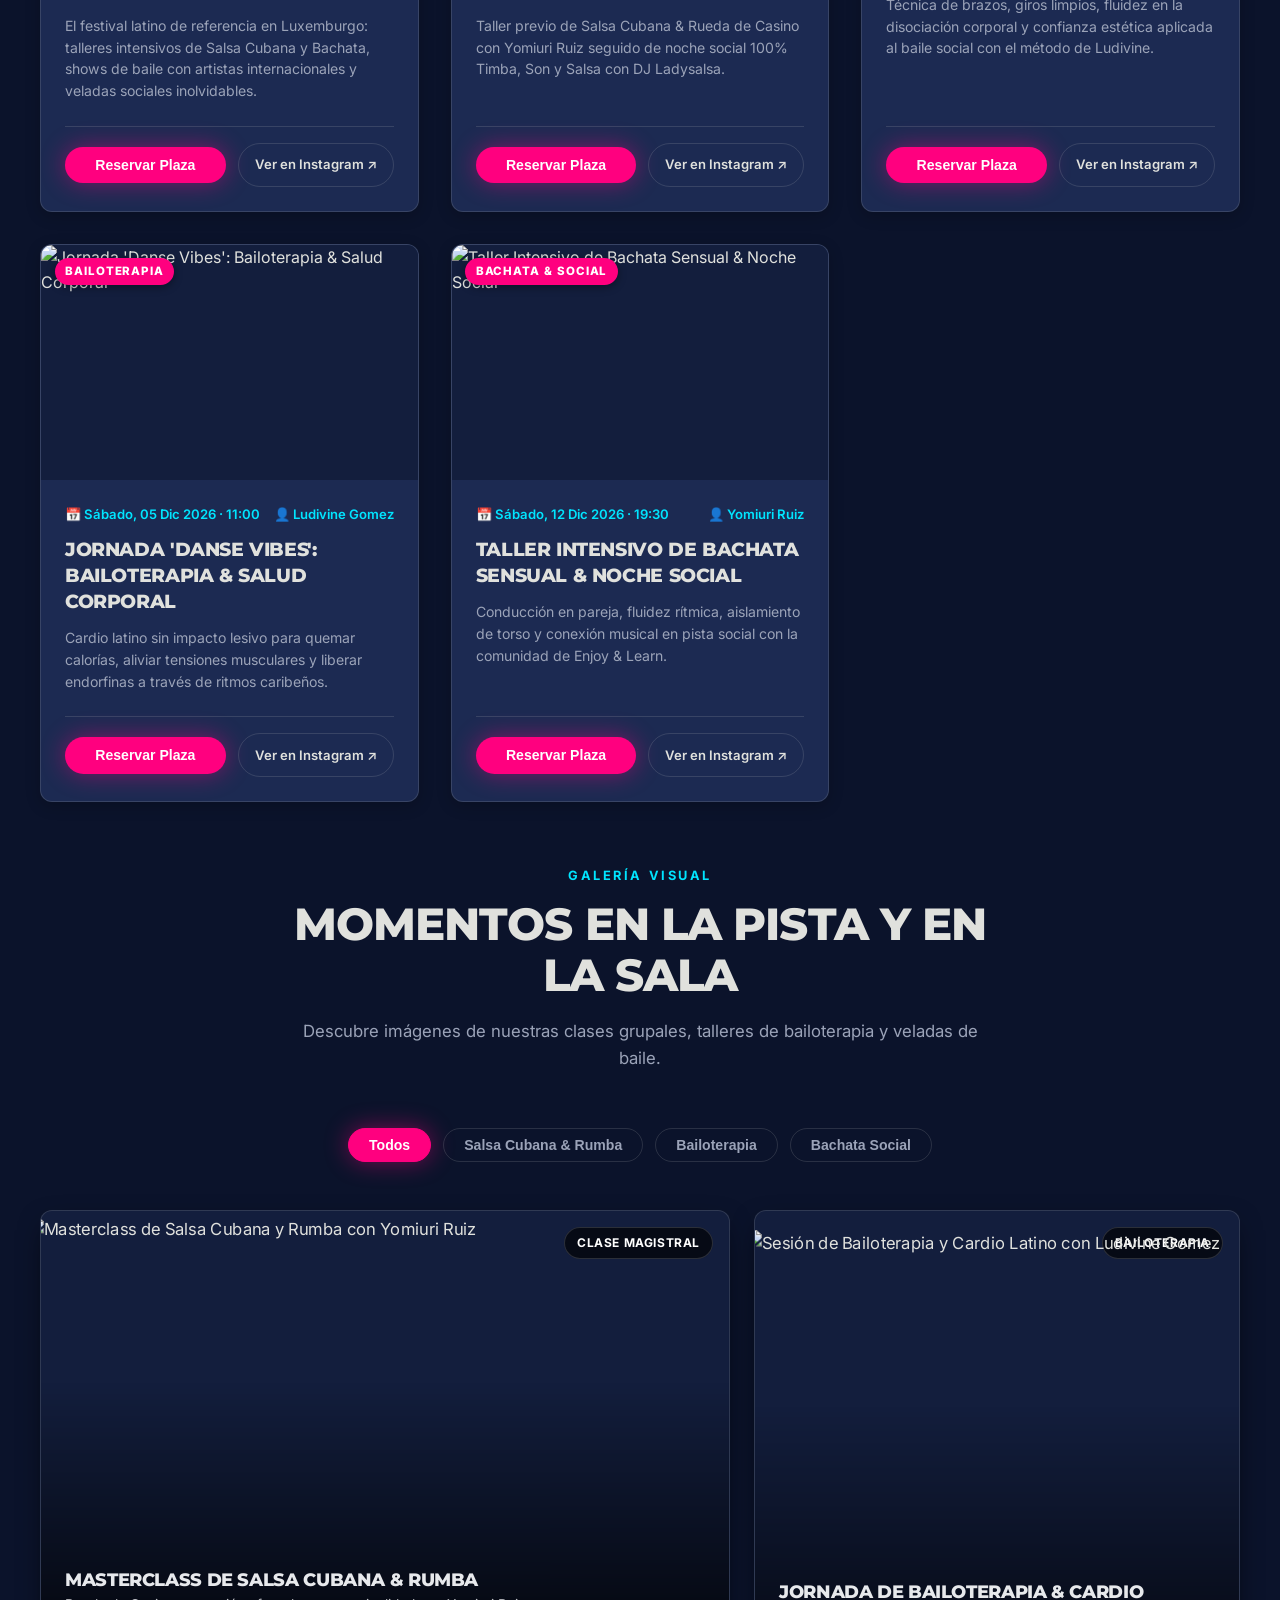
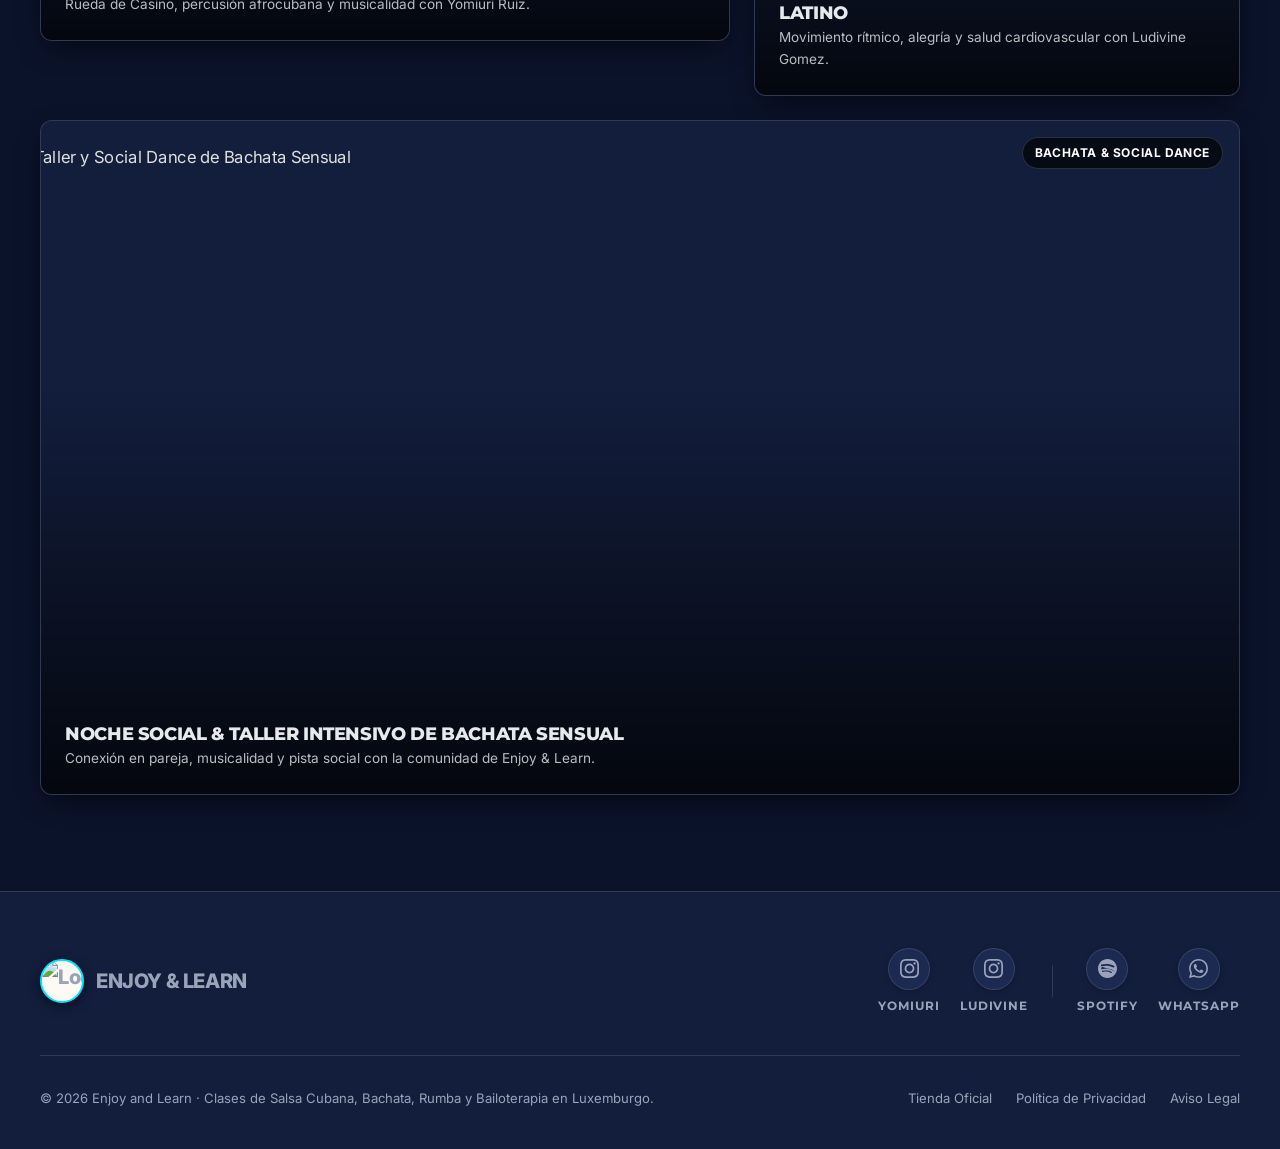
==== commit 13314be2: "feat(i18n): expand multilingual translation system to 100% of website content (ES, EN, FR)" ====
--- a/index.html
+++ b/index.html
@@ -113,7 +113,7 @@
           <a href="#instructores" class="btn-primary" data-i18n="hero_cta_instructors">
             Conoce a los Instructores
           </a>
-          <button class="btn-outline" data-open-modal="booking" data-i18n="nav_booking">
+          <button class="btn-outline" data-open-modal="booking" data-i18n="hero_cta_trial">
             Reservar Clase de Prueba
           </button>
         </div>
@@ -125,8 +125,8 @@
           <img src="assets/hero-dance-couple.jpg" alt="Instructores de baile latino en Luxemburgo" loading="eager">
         </div>
         <div class="hero-card-badge">
-          <h4>Clases 100% Individuales</h4>
-          <p>Cada instructor imparte sus clases por separado con su propio método y enfoque pedagógico.</p>
+          <h4 data-i18n="hero_badge_title">Clases 100% Individuales</h4>
+          <p data-i18n="hero_badge_desc">Cada instructor imparte sus clases por separado con su propio método y enfoque pedagógico.</p>
         </div>
       </div>
     </div>
@@ -140,16 +140,16 @@
       <div class="section-head">
         <span class="section-kicker" data-i18n="instructors_kicker">Equipo Pedagógico</span>
         <h2 class="section-title" data-i18n="instructors_title">Elige tu instructor ideal</h2>
-        <p class="section-subtitle">
+        <p class="section-subtitle" data-i18n="instructors_subtitle">
           Instructores independientes con programas y metodologías propias. Cada uno imparte sus clases por separado según tu objetivo de baile o bienestar.
         </p>
       </div>
 
       <!-- Selector interactivo de filtro -->
       <div class="instructor-tabs">
-        <button class="tab-btn active" data-instructor-filter="all">👥 Ver Ambos Instructores</button>
-        <button class="tab-btn" data-instructor-filter="he">🕺 Yomiuri Ruiz (Salsa Cubana, Bachata &amp; Rumba)</button>
-        <button class="tab-btn" data-instructor-filter="she">💃 Ludivine Gomez (Salsa Cubana, Lady Style &amp; Bailoterapia)</button>
+        <button class="tab-btn active" data-instructor-filter="all" data-i18n="tab_both">👥 Ver Ambos Instructores</button>
+        <button class="tab-btn" data-instructor-filter="he" data-i18n="tab_he">🕺 Yomiuri Ruiz (Salsa Cubana, Bachata &amp; Rumba)</button>
+        <button class="tab-btn" data-instructor-filter="she" data-i18n="tab_she">💃 Ludivine Gomez (Salsa Cubana, Lady Style &amp; Bailoterapia)</button>
       </div>
 
       <div class="instructors-grid">
@@ -157,36 +157,34 @@
         <!-- INSTRUCTOR: YOMIURI RUIZ -->
         <article class="instructor-card" data-instructor="he">
           <div class="instructor-media">
-            <span class="instructor-role-badge">Instructor Individual &amp; Fundador</span>
+            <span class="instructor-role-badge" data-i18n="he_role">Instructor Individual &amp; Fundador</span>
             <img src="assets/instructor-he.jpg" alt="Yomiuri Ruiz · Instructor de Salsa Cubana, Bachata y Rumba" loading="lazy">
           </div>
           <div class="instructor-content">
             <h3 class="instructor-name">Yomiuri Ruiz</h3>
-            <span class="instructor-subtitle">Metodología Cubana · Clases Individuales de Salsa Cubana, Bachata &amp; Rumba</span>
+            <span class="instructor-subtitle" data-i18n="he_subtitle">Metodología Cubana · Clases Individuales de Salsa Cubana, Bachata &amp; Rumba</span>
             <a href="https://www.instagram.com/yomiuri_ruiz/" target="_blank" rel="noopener noreferrer" class="instructor-ig-link" title="Instagram de Yomiuri Ruiz">
               <svg class="instructor-ig-icon" viewBox="0 0 24 24" width="16" height="16" fill="currentColor">
                 <path d="M12 2.163c3.204 0 3.584.012 4.85.07 3.252.148 4.771 1.691 4.919 4.919.058 1.265.069 1.645.069 4.849 0 3.205-.012 3.584-.069 4.849-.149 3.225-1.664 4.771-4.919 4.919-1.266.058-1.644.07-4.85.07-3.204 0-3.584-.012-4.849-.07-3.26-.149-4.771-1.699-4.919-4.92-.058-1.265-.07-1.644-.07-4.849 0-3.204.013-3.583.07-4.849.149-3.227 1.664-4.771 4.919-4.919 1.266-.057 1.645-.069 4.849-.069zm0-2.163c-3.259 0-3.667.014-4.947.072-4.358.2-6.78 2.618-6.98 6.98-.059 1.281-.073 1.689-.073 4.948 0 3.259.014 3.668.072 4.948.2 4.358 2.618 6.78 6.98 6.98 1.281.058 1.689.072 4.948.072 3.259 0 3.668-.014 4.948-.072 4.354-.2 6.782-2.618 6.979-6.98.059-1.28.073-1.689.073-4.948 0-3.259-.014-3.667-.072-4.947-.196-4.354-2.617-6.78-6.979-6.98-1.281-.059-1.69-.073-4.949-.073zm0 5.838c-3.403 0-6.162 2.759-6.162 6.162s2.759 6.163 6.162 6.163 6.162-2.759 6.162-6.163c0-3.403-2.759-6.162-6.162-6.162zm0 10.162c-2.209 0-4-1.79-4-4 0-2.209 1.791-4 4-4s4 1.791 4 4c0 2.21-1.791 4-4 4zm6.406-11.845c-.796 0-1.441.645-1.441 1.44s.645 1.44 1.441 1.44c.795 0 1.439-.645 1.439-1.44s-.644-1.44-1.439-1.44z"/>
               </svg>
               <span>@yomiuri_ruiz</span>
             </a>
-            <p class="instructor-bio">
-              Coach deportivo certificado y profesor de bailes latinos con amplia trayectoria en Cuba, Francia y Luxemburgo. Su metodología integra la raíz afrocubana, la conducción clara en pareja y el acondicionamiento físico funcional, logrando que cada alumno baile con seguridad, fluidez y auténtico sabor cubano.
-            </p>
-
-            <span class="specialties-title">Especialidades clave:</span>
+            <p class="instructor-bio" data-i18n="he_bio">Coach deportivo certificado y profesor de bailes latinos con amplia trayectoria en Cuba, Francia y Luxemburgo. Su metodología integra la raíz afrocubana, la conducción clara en pareja y el acondicionamiento físico funcional, logrando que cada alumno baile con seguridad, fluidez y auténtico sabor cubano.</p>
+
+            <span class="specialties-title" data-i18n="specialties_title">Especialidades clave:</span>
             <div class="specialties-pills">
-              <span class="spec-pill">Salsa Cubana (Casino)</span>
-              <span class="spec-pill">Bachata Sensual &amp; Dominicana</span>
-              <span class="spec-pill rumba-highlight">★ Rumba Cubana (Guaguancó)</span>
-              <span class="spec-pill">Musicalidad &amp; Conducción</span>
-              <span class="spec-pill">Personal Training &amp; Fit</span>
+              <span class="spec-pill" data-i18n="he_spec_1">Salsa Cubana (Casino)</span>
+              <span class="spec-pill" data-i18n="he_spec_2">Bachata Sensual &amp; Dominicana</span>
+              <span class="spec-pill rumba-highlight" data-i18n="he_spec_3">★ Rumba Cubana (Guaguancó)</span>
+              <span class="spec-pill" data-i18n="he_spec_4">Musicalidad &amp; Conducción</span>
+              <span class="spec-pill" data-i18n="he_spec_5">Personal Training &amp; Fit</span>
             </div>
 
             <div class="instructor-actions">
-              <button class="btn-primary" data-open-modal="booking" data-preselect-instructor="he" style="flex: 1;">
+              <button class="btn-primary" data-open-modal="booking" data-preselect-instructor="he" style="flex: 1;" data-i18n="btn_book_he">
                 Reservar con Yomiuri
               </button>
-              <a href="#clases" class="btn-outline" style="padding: 0.85rem 1.25rem;">
+              <a href="#clases" class="btn-outline" style="padding: 0.85rem 1.25rem;" data-i18n="btn_view_classes">
                 Ver Clases
               </a>
             </div>
@@ -196,38 +194,34 @@
         <!-- INSTRUCTORA: LUDIVINE GOMEZ -->
         <article class="instructor-card highlight-special" data-instructor="she">
           <div class="instructor-media">
-            <span class="instructor-role-badge">
-              Instructora Individual &amp; Bienestar
-            </span>
+            <span class="instructor-role-badge" data-i18n="she_role">Instructora Individual &amp; Bienestar</span>
             <img src="assets/instructor-she.jpg" alt="Ludivine Gomez · Instructora de Salsa Cubana, Lady Style y Bailoterapia" class="instructor-she-img" loading="lazy">
           </div>
           <div class="instructor-content">
             <h3 class="instructor-name">Ludivine Gomez</h3>
-            <span class="instructor-subtitle">Metodología de Estilo &amp; Salud · Clases Individuales de Salsa Cubana, Lady Style &amp; Bailoterapia</span>
+            <span class="instructor-subtitle" data-i18n="she_subtitle">Metodología de Estilo &amp; Salud · Clases Individuales de Salsa Cubana, Lady Style &amp; Bailoterapia</span>
             <a href="https://www.instagram.com/ludivine.gomez/" target="_blank" rel="noopener noreferrer" class="instructor-ig-link" title="Instagram de Ludivine Gomez">
               <svg class="instructor-ig-icon" viewBox="0 0 24 24" width="16" height="16" fill="currentColor">
                 <path d="M12 2.163c3.204 0 3.584.012 4.85.07 3.252.148 4.771 1.691 4.919 4.919.058 1.265.069 1.645.069 4.849 0 3.205-.012 3.584-.069 4.849-.149 3.225-1.664 4.771-4.919 4.919-1.266.058-1.644.07-4.85.07-3.204 0-3.584-.012-4.849-.07-3.26-.149-4.771-1.699-4.919-4.92-.058-1.265-.07-1.644-.07-4.849 0-3.204.013-3.583.07-4.849.149-3.227 1.664-4.771 4.919-4.919 1.266-.057 1.645-.069 4.849-.069zm0-2.163c-3.259 0-3.667.014-4.947.072-4.358.2-6.78 2.618-6.98 6.98-.059 1.281-.073 1.689-.073 4.948 0 3.259.014 3.668.072 4.948.2 4.358 2.618 6.78 6.98 6.98 1.281.058 1.689.072 4.948.072 3.259 0 3.668-.014 4.948-.072 4.354-.2 6.782-2.618 6.979-6.98.059-1.28.073-1.689.073-4.948 0-3.259-.014-3.667-.072-4.947-.196-4.354-2.617-6.78-6.979-6.98-1.281-.059-1.69-.073-4.949-.073zm0 5.838c-3.403 0-6.162 2.759-6.162 6.162s2.759 6.163 6.162 6.163 6.162-2.759 6.162-6.163c0-3.403-2.759-6.162-6.162-6.162zm0 10.162c-2.209 0-4-1.79-4-4 0-2.209 1.791-4 4-4s4 1.791 4 4c0 2.21-1.791 4-4 4zm6.406-11.845c-.796 0-1.441.645-1.441 1.44s.645 1.44 1.441 1.44c.795 0 1.439-.645 1.439-1.44s-.644-1.44-1.439-1.44z"/>
               </svg>
               <span>@ludivine.gomez</span>
             </a>
-            <p class="instructor-bio">
-              Bailarina e instructora de Salsa y Bachata que une la sensualidad y estética del movimiento con la salud integral. Su programa estrella de <strong>Bailoterapia</strong> utiliza el baile como medicina preventiva: cardio latino sin impacto lesivo, corrección postural, liberación de estrés y tonificación consciente.
-            </p>
-
-            <span class="specialties-title">Especialidades clave:</span>
+            <p class="instructor-bio" data-i18n="she_bio">Bailarina e instructora de Salsa y Bachata que une la sensualidad y estética del movimiento con la salud integral. Su programa estrella de <strong>Bailoterapia</strong> utiliza el baile como medicina preventiva: cardio latino sin impacto lesivo, corrección postural, liberación de estrés y tonificación consciente.</p>
+
+            <span class="specialties-title" data-i18n="specialties_title">Especialidades clave:</span>
             <div class="specialties-pills">
-              <span class="spec-pill">Salsa Cubana (Estilo Femenino)</span>
-              <span class="spec-pill">Bachata Sensual &amp; Fluidez</span>
-              <span class="spec-pill wellness-highlight">★ Bailoterapia Salud &amp; Bienestar</span>
-              <span class="spec-pill wellness-highlight">Liberación de Estrés &amp; Cardio</span>
-              <span class="spec-pill">Alineación Postural</span>
+              <span class="spec-pill" data-i18n="she_spec_1">Salsa Cubana (Estilo Femenino)</span>
+              <span class="spec-pill" data-i18n="she_spec_2">Bachata Sensual &amp; Fluidez</span>
+              <span class="spec-pill wellness-highlight" data-i18n="she_spec_3">★ Bailoterapia Salud &amp; Bienestar</span>
+              <span class="spec-pill wellness-highlight" data-i18n="she_spec_4">Liberación de Estrés &amp; Cardio</span>
+              <span class="spec-pill" data-i18n="she_spec_5">Alineación Postural</span>
             </div>
 
             <div class="instructor-actions">
-              <button class="btn-primary" data-open-modal="booking" data-preselect-instructor="she" style="flex: 1;">
+              <button class="btn-primary" data-open-modal="booking" data-preselect-instructor="she" style="flex: 1;" data-i18n="btn_book_she">
                 Reservar con Ludivine
               </button>
-              <a href="#clases" class="btn-outline" style="padding: 0.85rem 1.25rem;">
+              <a href="#clases" class="btn-outline" style="padding: 0.85rem 1.25rem;" data-i18n="btn_view_classes">
                 Ver Clases
               </a>
             </div>
@@ -244,9 +238,9 @@
   <section class="styles-section" id="clases">
     <div class="container">
       <div class="section-head">
-        <span class="section-kicker">Programas Formativos</span>
-        <h2 class="section-title">Clases y metodologías por instructor</h2>
-        <p class="section-subtitle">
+        <span class="section-kicker" data-i18n="styles_kicker">Programas Formativos</span>
+        <h2 class="section-title" data-i18n="styles_title">Clases y metodologías por instructor</h2>
+        <p class="section-subtitle" data-i18n="styles_subtitle">
           Cada instructor imparte sus propias sesiones de forma individualizada con su propio método y enfoque pedagógico.
         </p>
       </div>
@@ -256,15 +250,15 @@
         <!-- SALSA CUBANA (YOMIURI RUIZ) -->
         <article class="style-card">
           <span class="style-icon">🔥</span>
-          <span class="style-instructor-tag">Clase Individual · Yomiuri Ruiz</span>
-          <h3>Salsa Cubana (Casino)</h3>
-          <p>Aprende desde los fundamentos rítmicos del son y el casino hasta figuras circulares, nudos de brazos y conducción cubana con la metodología de Yomiuri.</p>
+          <span class="style-instructor-tag" data-i18n="style_tag_he">Clase Individual · Yomiuri Ruiz</span>
+          <h3 data-i18n="style_salsa_title">Salsa Cubana (Casino)</h3>
+          <p data-i18n="style_salsa_desc">Aprende desde los fundamentos rítmicos del son y el casino hasta figuras circulares, nudos de brazos y conducción cubana con la metodología de Yomiuri.</p>
           <ul class="style-features">
-            <li>Niveles: Iniciación, Intermedio y Avanzado</li>
-            <li>Guapea, Dile que no, Enchufla y conducción cubana</li>
-            <li>Rueda de Casino tradicional y musicalidad</li>
+            <li data-i18n="style_salsa_f1">Niveles: Iniciación, Intermedio y Avanzado</li>
+            <li data-i18n="style_salsa_f2">Guapea, Dile que no, Enchufla y conducción cubana</li>
+            <li data-i18n="style_salsa_f3">Rueda de Casino tradicional y musicalidad</li>
           </ul>
-          <button class="btn-outline" data-open-modal="booking" data-preselect-instructor="he" data-preselect-service="salsa-yomiuri" style="width: 100%;">
+          <button class="btn-outline" data-open-modal="booking" data-preselect-instructor="he" data-preselect-service="salsa-yomiuri" style="width: 100%;" data-i18n="btn_enroll_he">
             Apuntarme con Yomiuri
           </button>
         </article>
@@ -272,15 +266,15 @@
         <!-- RUMBA CUBANA (YOMIURI RUIZ) -->
         <article class="style-card">
           <span class="style-icon">🥁</span>
-          <span class="style-instructor-tag">Clase Individual · Yomiuri Ruiz</span>
-          <h3>Rumba Tradicional &amp; Raíz</h3>
-          <p>La cuna del ritmo: Guaguancó, Yambú y Columbia. Trabajo profundo de disociación de torso, hombros, caderas y agilidad.</p>
+          <span class="style-instructor-tag" data-i18n="style_tag_he">Clase Individual · Yomiuri Ruiz</span>
+          <h3 data-i18n="style_rumba_title">Rumba Tradicional &amp; Raíz</h3>
+          <p data-i18n="style_rumba_desc">La cuna del ritmo: Guaguancó, Yambú y Columbia. Trabajo profundo de disociación de torso, hombros, caderas y agilidad.</p>
           <ul class="style-features">
-            <li>El juego del "Vacunao" y seducción folclórica</li>
-            <li>Coordinación motriz y fuerza rítmica</li>
-            <li>Aplicación directa para lucirse en la Salsa</li>
+            <li data-i18n="style_rumba_f1">El juego del "Vacunao" y seducción folclórica</li>
+            <li data-i18n="style_rumba_f2">Coordinación motriz y fuerza rítmica</li>
+            <li data-i18n="style_rumba_f3">Aplicación directa para lucirse en la Salsa</li>
           </ul>
-          <button class="btn-primary" data-open-modal="booking" data-preselect-instructor="he" data-preselect-service="rumba-yomiuri" style="width: 100%;">
+          <button class="btn-primary" data-open-modal="booking" data-preselect-instructor="he" data-preselect-service="rumba-yomiuri" style="width: 100%;" data-i18n="btn_enroll_he">
             Apuntarme con Yomiuri
           </button>
         </article>
@@ -288,15 +282,15 @@
         <!-- SALSA CUBANA & LADY STYLE (LUDIVINE GOMEZ) -->
         <article class="style-card">
           <span class="style-icon">💃</span>
-          <span class="style-instructor-tag">Clase Individual · Ludivine Gomez</span>
-          <h3>Salsa Cubana &amp; Lady Style</h3>
-          <p>Elegancia en el baile social, disociación corporal fluida, técnica de brazos, giros limpios y confianza femenina con la metodología de Ludivine.</p>
+          <span class="style-instructor-tag" data-i18n="style_tag_she">Clase Individual · Ludivine Gomez</span>
+          <h3 data-i18n="style_ladystyle_title">Salsa Cubana &amp; Lady Style</h3>
+          <p data-i18n="style_ladystyle_desc">Elegancia en el baile social, disociación corporal fluida, técnica de brazos, giros limpios y confianza femenina con la metodología de Ludivine.</p>
           <ul class="style-features">
-            <li>Styling femenino aplicado al baile social</li>
-            <li>Fluidez, coordinación y expresión corporal</li>
-            <li>Pasos libres (shines) y colocación postural</li>
+            <li data-i18n="style_ladystyle_f1">Styling femenino aplicado al baile social</li>
+            <li data-i18n="style_ladystyle_f2">Fluidez, coordinación y expresión corporal</li>
+            <li data-i18n="style_ladystyle_f3">Pasos libres (shines) y colocación postural</li>
           </ul>
-          <button class="btn-outline" data-open-modal="booking" data-preselect-instructor="she" data-preselect-service="salsa-ladystyle-ludivine" style="width: 100%;">
+          <button class="btn-outline" data-open-modal="booking" data-preselect-instructor="she" data-preselect-service="salsa-ladystyle-ludivine" style="width: 100%;" data-i18n="btn_enroll_she">
             Apuntarme con Ludivine
           </button>
         </article>
@@ -304,15 +298,15 @@
         <!-- BAILOTERAPIA SALUD Y BIENESTAR (LUDIVINE GOMEZ) -->
         <article class="style-card">
           <span class="style-icon">✨</span>
-          <span class="style-instructor-tag">Clase Individual · Ludivine Gomez</span>
-          <h3>Bailoterapia · Salud &amp; Bienestar</h3>
-          <p>Danza terapéutica basada en ritmos latinos combinada con mindfulness y respiración. Quema calorías, alivia el estrés y revitaliza tu energía con el método de Ludivine.</p>
+          <span class="style-instructor-tag" data-i18n="style_tag_she">Clase Individual · Ludivine Gomez</span>
+          <h3 data-i18n="style_bailoterapia_title">Bailoterapia · Salud &amp; Bienestar</h3>
+          <p data-i18n="style_bailoterapia_desc">Danza terapéutica basada en ritmos latinos combinada con mindfulness y respiración. Quema calorías, alivia el estrés y revitaliza tu energía con el método de Ludivine.</p>
           <ul class="style-features">
-            <li>Cardio latino suave sin impacto articular</li>
-            <li>Liberación de endorfinas y reducción de cortisol</li>
-            <li>Alineación postural y bienestar emocional</li>
+            <li data-i18n="style_bailoterapia_f1">Cardio latino suave sin impacto articular</li>
+            <li data-i18n="style_bailoterapia_f2">Liberación de endorfinas y reducción de cortisol</li>
+            <li data-i18n="style_bailoterapia_f3">Alineación postural y bienestar emocional</li>
           </ul>
-          <button class="btn-primary" data-open-modal="booking" data-preselect-instructor="she" data-preselect-service="bailoterapia-ludivine" style="width: 100%;">
+          <button class="btn-primary" data-open-modal="booking" data-preselect-instructor="she" data-preselect-service="bailoterapia-ludivine" style="width: 100%;" data-i18n="btn_enroll_she">
             Apuntarme con Ludivine
           </button>
         </article>
@@ -327,8 +321,8 @@
   <section class="events-section" id="eventos">
     <div class="container">
       <div class="section-head">
-        <span class="section-kicker">Agenda en Vivo</span>
-        <h2 class="section-title">Próximos Eventos y Talleres</h2>
+        <span class="section-kicker" data-i18n="events_kicker">Agenda en Vivo</span>
+        <h2 class="section-title" data-i18n="events_title">Próximos Eventos y Talleres</h2>
         <p class="section-subtitle" data-i18n="events_subtitle">Sincronizado automáticamente con las publicaciones de Instagram de nuestros instructores <a href="https://www.instagram.com/yomiuri_ruiz/" target="_blank" rel="noopener noreferrer" class="instructor-design-name" title="Instagram de Yomiuri">Yomiuri</a> &amp; <a href="https://www.instagram.com/ludivine.gomez/" target="_blank" rel="noopener noreferrer" class="instructor-design-name" title="Instagram de Ludivine">Ludivine</a>.</p>
       </div>
 
@@ -339,7 +333,7 @@
         <!-- EVENTO: Luxembourg Latin Dance Festival (Edición Oficial) -->
         <article class="upcoming-event-card" data-category="salsa">
           <div class="event-card-media">
-            <span class="event-card-badge">GRAN FESTIVAL</span>
+            <span class="event-card-badge" data-i18n="event_1_badge">GRAN FESTIVAL</span>
             <img src="assets/event-luxembourg-latin-festival.jpg" alt="Luxembourg Latin Dance Festival (Edición Oficial)" loading="lazy">
           </div>
           <div class="event-card-body">
@@ -347,14 +341,14 @@
               <span class="event-date">📅 23 – 25 Octubre 2026</span>
               <span class="event-instructor">👤 Yomiuri Ruiz & Artistas Internacionales</span>
             </div>
-            <h3 class="event-title">Luxembourg Latin Dance Festival (Edición Oficial)</h3>
-            <p class="event-desc">El festival latino de referencia en Luxemburgo: talleres intensivos de Salsa Cubana y Bachata, shows de baile con artistas internacionales y veladas sociales inolvidables.</p>
+            <h3 class="event-title" data-i18n="event_1_title">Luxembourg Latin Dance Festival (Edición Oficial)</h3>
+            <p class="event-desc" data-i18n="event_1_desc">El festival latino de referencia en Luxemburgo: talleres intensivos de Salsa Cubana y Bachata, shows de baile con artistas internacionales y veladas sociales inolvidables.</p>
             <div class="event-card-footer">
               <button class="btn-primary" data-open-modal="booking" data-preselect-instructor="he" data-preselect-service="evento-luxembourg-latin-festival" data-preselect-date="2026-10-23" data-preselect-date-label="23 – 25 Octubre 2026 (Festival Oficial)">
-                Reservar Plaza
+                <span data-i18n="btn_reserve_spot">Reservar Plaza</span>
               </button>
               <a href="https://www.instagram.com/luxembourglatindancefestival/" target="_blank" rel="noopener noreferrer" class="btn-outline" title="Ver en Instagram">
-                Ver en Instagram ↗
+                <span data-i18n="link_view_instagram">Ver en Instagram ↗</span>
               </a>
             </div>
           </div>
@@ -363,7 +357,7 @@
         <!-- EVENTO: Fiesta Cubana & Taller de Casino con Yomiuri Ruiz -->
         <article class="upcoming-event-card" data-category="salsa">
           <div class="event-card-media">
-            <span class="event-card-badge">FIESTA CUBANA & TALLER</span>
+            <span class="event-card-badge" data-i18n="event_2_badge">FIESTA CUBANA &amp; TALLER</span>
             <img src="assets/event-salsa-cubana.jpg" alt="Fiesta Cubana & Taller de Casino con Yomiuri Ruiz" loading="lazy">
           </div>
           <div class="event-card-body">
@@ -371,14 +365,14 @@
               <span class="event-date">📅 Sábado, 21 Nov 2026 · 20:00</span>
               <span class="event-instructor">👤 Yomiuri Ruiz & DJ Ladysalsa</span>
             </div>
-            <h3 class="event-title">Fiesta Cubana & Taller de Casino con Yomiuri Ruiz</h3>
-            <p class="event-desc">Taller previo de Salsa Cubana & Rueda de Casino con Yomiuri Ruiz seguido de noche social 100% Timba, Son y Salsa con DJ Ladysalsa.</p>
+            <h3 class="event-title" data-i18n="event_2_title">Fiesta Cubana &amp; Taller de Casino con Yomiuri Ruiz</h3>
+            <p class="event-desc" data-i18n="event_2_desc">Taller previo de Salsa Cubana &amp; Rueda de Casino con Yomiuri Ruiz seguido de noche social 100% Timba, Son y Salsa con DJ Ladysalsa.</p>
             <div class="event-card-footer">
               <button class="btn-primary" data-open-modal="booking" data-preselect-instructor="he" data-preselect-service="evento-fiesta-cubana-casino" data-preselect-date="2026-11-21" data-preselect-date-label="Sábado, 21 Noviembre 2026 · 20:00">
-                Reservar Plaza
+                <span data-i18n="btn_reserve_spot">Reservar Plaza</span>
               </button>
               <a href="https://www.instagram.com/yomiuri_ruiz/" target="_blank" rel="noopener noreferrer" class="btn-outline" title="Ver en Instagram">
-                Ver en Instagram ↗
+                <span data-i18n="link_view_instagram">Ver en Instagram ↗</span>
               </a>
             </div>
           </div>
@@ -387,7 +381,7 @@
         <!-- EVENTO: Workshop Intensivo de Salsa Fusion & Lady Styling -->
         <article class="upcoming-event-card" data-category="salsa">
           <div class="event-card-media">
-            <span class="event-card-badge">LADY STYLE</span>
+            <span class="event-card-badge" data-i18n="event_3_badge">LADY STYLE</span>
             <img src="assets/event-bailoterapia.jpg" alt="Workshop Intensivo de Salsa Fusion & Lady Styling" loading="lazy">
           </div>
           <div class="event-card-body">
@@ -395,14 +389,14 @@
               <span class="event-date">📅 Sábado, 28 Nov 2026 · 16:30</span>
               <span class="event-instructor">👤 Ludivine Gomez</span>
             </div>
-            <h3 class="event-title">Workshop Intensivo de Salsa Fusion & Lady Styling</h3>
-            <p class="event-desc">Técnica de brazos, giros limpios, fluidez en la disociación corporal y confianza estética aplicada al baile social con el método de Ludivine.</p>
+            <h3 class="event-title" data-i18n="event_3_title">Workshop Intensivo de Salsa Fusion &amp; Lady Styling</h3>
+            <p class="event-desc" data-i18n="event_3_desc">Técnica de brazos, giros limpios, fluidez en la disociación corporal y confianza estética aplicada al baile social con el método de Ludivine.</p>
             <div class="event-card-footer">
               <button class="btn-primary" data-open-modal="booking" data-preselect-instructor="she" data-preselect-service="evento-workshop-lady-styling" data-preselect-date="2026-11-28" data-preselect-date-label="Sábado, 28 Noviembre 2026 · 16:30">
-                Reservar Plaza
+                <span data-i18n="btn_reserve_spot">Reservar Plaza</span>
               </button>
               <a href="https://www.instagram.com/ludivine.gomez/" target="_blank" rel="noopener noreferrer" class="btn-outline" title="Ver en Instagram">
-                Ver en Instagram ↗
+                <span data-i18n="link_view_instagram">Ver en Instagram ↗</span>
               </a>
             </div>
           </div>
@@ -411,7 +405,7 @@
         <!-- EVENTO: Jornada 'Danse Vibes': Bailoterapia & Salud Corporal -->
         <article class="upcoming-event-card" data-category="bienestar">
           <div class="event-card-media">
-            <span class="event-card-badge">BAILOTERAPIA</span>
+            <span class="event-card-badge" data-i18n="event_4_badge">BAILOTERAPIA</span>
             <img src="assets/event-bailoterapia.jpg" alt="Jornada 'Danse Vibes': Bailoterapia & Salud Corporal" loading="lazy">
           </div>
           <div class="event-card-body">
@@ -419,14 +413,14 @@
               <span class="event-date">📅 Sábado, 05 Dic 2026 · 11:00</span>
               <span class="event-instructor">👤 Ludivine Gomez</span>
             </div>
-            <h3 class="event-title">Jornada 'Danse Vibes': Bailoterapia & Salud Corporal</h3>
-            <p class="event-desc">Cardio latino sin impacto lesivo para quemar calorías, aliviar tensiones musculares y liberar endorfinas a través de ritmos caribeños.</p>
+            <h3 class="event-title" data-i18n="event_4_title">Jornada 'Danse Vibes': Bailoterapia &amp; Salud Corporal</h3>
+            <p class="event-desc" data-i18n="event_4_desc">Cardio latino sin impacto lesivo para quemar calorías, aliviar tensiones musculares y liberar endorfinas a través de ritmos caribeños.</p>
             <div class="event-card-footer">
               <button class="btn-primary" data-open-modal="booking" data-preselect-instructor="she" data-preselect-service="evento-danse-vibes-bailoterapia" data-preselect-date="2026-12-05" data-preselect-date-label="Sábado, 05 Diciembre 2026 · 11:00">
-                Reservar Plaza
+                <span data-i18n="btn_reserve_spot">Reservar Plaza</span>
               </button>
               <a href="https://www.instagram.com/ludivine.gomez/" target="_blank" rel="noopener noreferrer" class="btn-outline" title="Ver en Instagram">
-                Ver en Instagram ↗
+                <span data-i18n="link_view_instagram">Ver en Instagram ↗</span>
               </a>
             </div>
           </div>
@@ -435,7 +429,7 @@
         <!-- EVENTO: Taller Intensivo de Bachata Sensual & Noche Social -->
         <article class="upcoming-event-card" data-category="bachata">
           <div class="event-card-media">
-            <span class="event-card-badge">BACHATA & SOCIAL</span>
+            <span class="event-card-badge" data-i18n="event_5_badge">BACHATA &amp; SOCIAL</span>
             <img src="assets/event-bachata-sensual.jpg" alt="Taller Intensivo de Bachata Sensual & Noche Social" loading="lazy">
           </div>
           <div class="event-card-body">
@@ -443,14 +437,14 @@
               <span class="event-date">📅 Sábado, 12 Dic 2026 · 19:30</span>
               <span class="event-instructor">👤 Yomiuri Ruiz</span>
             </div>
-            <h3 class="event-title">Taller Intensivo de Bachata Sensual & Noche Social</h3>
-            <p class="event-desc">Conducción en pareja, fluidez rítmica, aislamiento de torso y conexión musical en pista social con la comunidad de Enjoy & Learn.</p>
+            <h3 class="event-title" data-i18n="event_5_title">Taller Intensivo de Bachata Sensual &amp; Noche Social</h3>
+            <p class="event-desc" data-i18n="event_5_desc">Conducción en pareja, fluidez rítmica, aislamiento de torso y conexión musical en pista social con la comunidad de Enjoy &amp; Learn.</p>
             <div class="event-card-footer">
               <button class="btn-primary" data-open-modal="booking" data-preselect-instructor="he" data-preselect-service="evento-taller-bachata-sensual" data-preselect-date="2026-12-12" data-preselect-date-label="Sábado, 12 Diciembre 2026 · 19:30">
-                Reservar Plaza
+                <span data-i18n="btn_reserve_spot">Reservar Plaza</span>
               </button>
               <a href="https://www.instagram.com/yomiuri_ruiz/" target="_blank" rel="noopener noreferrer" class="btn-outline" title="Ver en Instagram">
-                Ver en Instagram ↗
+                <span data-i18n="link_view_instagram">Ver en Instagram ↗</span>
               </a>
             </div>
           </div>
@@ -459,49 +453,49 @@
       </div>
 
       <div class="section-head" style="margin-top: 4rem;">
-        <span class="section-kicker">Galería Visual</span>
-        <h2 class="section-title">Momentos en la pista y en la sala</h2>
-        <p class="section-subtitle">Descubre imágenes de nuestras clases grupales, talleres de bailoterapia y veladas de baile.</p>
+        <span class="section-kicker" data-i18n="gallery_kicker">Galería Visual</span>
+        <h2 class="section-title" data-i18n="gallery_title">Momentos en la pista y en la sala</h2>
+        <p class="section-subtitle" data-i18n="gallery_subtitle">Descubre imágenes de nuestras clases grupales, talleres de bailoterapia y veladas de baile.</p>
       </div>
 
       <div class="gallery-filters">
-        <button class="filter-btn active" data-filter="all">Todos</button>
-        <button class="filter-btn" data-filter="salsa">Salsa Cubana &amp; Rumba</button>
-        <button class="filter-btn" data-filter="bienestar">Bailoterapia</button>
-        <button class="filter-btn" data-filter="bachata">Bachata Social</button>
+        <button class="filter-btn active" data-filter="all" data-i18n="gallery_filter_all">Todos</button>
+        <button class="filter-btn" data-filter="salsa" data-i18n="gallery_filter_salsa">Salsa Cubana &amp; Rumba</button>
+        <button class="filter-btn" data-filter="bienestar" data-i18n="gallery_filter_bienestar">Bailoterapia</button>
+        <button class="filter-btn" data-filter="bachata" data-i18n="gallery_filter_bachata">Bachata Social</button>
       </div>
 
       <div class="floating-masonry" id="galleryGrid">
         
         <div class="masonry-item span-7" data-category="salsa">
-          <span class="media-badge">CLASE MAGISTRAL</span>
+          <span class="media-badge" data-i18n="gallery_item_1_badge">CLASE MAGISTRAL</span>
           <img src="assets/event-salsa-cubana.jpg" alt="Masterclass de Salsa Cubana y Rumba con Yomiuri Ruiz" class="masonry-media" style="object-position: center 35%;" loading="lazy">
           <div class="masonry-overlay">
             <div class="masonry-caption">
-              <h4>Masterclass de Salsa Cubana &amp; Rumba</h4>
-              <p>Rueda de Casino, percusión afrocubana y musicalidad con Yomiuri Ruiz.</p>
+              <h4 data-i18n="gallery_item_1_title">Masterclass de Salsa Cubana &amp; Rumba</h4>
+              <p data-i18n="gallery_item_1_desc">Rueda de Casino, percusión afrocubana y musicalidad con Yomiuri Ruiz.</p>
             </div>
           </div>
         </div>
 
         <div class="masonry-item span-5" data-category="bienestar">
-          <span class="media-badge">BAILOTERAPIA</span>
+          <span class="media-badge" data-i18n="gallery_item_2_badge">BAILOTERAPIA</span>
           <img src="assets/event-bailoterapia.jpg" alt="Sesión de Bailoterapia y Cardio Latino con Ludivine Gomez" class="masonry-media" style="object-position: 50% 25%;" loading="lazy">
           <div class="masonry-overlay">
             <div class="masonry-caption">
-              <h4>Jornada de Bailoterapia &amp; Cardio Latino</h4>
-              <p>Movimiento rítmico, alegría y salud cardiovascular con Ludivine Gomez.</p>
+              <h4 data-i18n="gallery_item_2_title">Jornada de Bailoterapia &amp; Cardio Latino</h4>
+              <p data-i18n="gallery_item_2_desc">Movimiento rítmico, alegría y salud cardiovascular con Ludivine Gomez.</p>
             </div>
           </div>
         </div>
 
         <div class="masonry-item span-12" data-category="bachata">
-          <span class="media-badge">BACHATA &amp; SOCIAL DANCE</span>
+          <span class="media-badge" data-i18n="gallery_item_3_badge">BACHATA &amp; SOCIAL DANCE</span>
           <img src="assets/event-bachata-sensual.jpg" alt="Taller y Social Dance de Bachata Sensual" class="masonry-media" loading="lazy">
           <div class="masonry-overlay">
             <div class="masonry-caption">
-              <h4>Noche Social &amp; Taller Intensivo de Bachata Sensual</h4>
-              <p>Conexión en pareja, musicalidad y pista social con la comunidad de Enjoy &amp; Learn.</p>
+              <h4 data-i18n="gallery_item_3_title">Noche Social &amp; Taller Intensivo de Bachata Sensual</h4>
+              <p data-i18n="gallery_item_3_desc">Conexión en pareja, musicalidad y pista social con la comunidad de Enjoy &amp; Learn.</p>
             </div>
           </div>
         </div>
@@ -518,35 +512,35 @@
       <button class="modal-close-btn" id="modalCloseBtn" aria-label="Cerrar ventana">✕</button>
       
       <div class="modal-header" id="bookingModalHeader">
-        <h3 id="modalTitle">Reserva tu Clase Individual</h3>
-        <p>Selecciona tu instructor según su estilo y metodología. Cada clase se imparte de forma 100% individual y personalizada.</p>
+        <h3 id="modalTitle" data-i18n="modal_booking_title">Reserva tu Clase Individual</h3>
+        <p data-i18n="modal_booking_desc">Selecciona tu instructor según su estilo y metodología. Cada clase se imparte de forma 100% individual y personalizada.</p>
       </div>
 
       <form class="booking-form" id="bookingForm">
         <div class="form-group">
-          <label for="bookInstructor">Instructor preferido</label>
+          <label for="bookInstructor" data-i18n="label_instructor">Instructor preferido</label>
           <select id="bookInstructor" class="form-select" required>
-            <option value="he">Yomiuri Ruiz · Metodología Cubana (Salsa Cubana, Bachata &amp; Rumba)</option>
-            <option value="she">Ludivine Gomez · Metodología Estilo &amp; Salud (Lady Style &amp; Bailoterapia)</option>
+            <option value="he" data-i18n="opt_instructor_he">Yomiuri Ruiz · Metodología Cubana (Salsa Cubana, Bachata &amp; Rumba)</option>
+            <option value="she" data-i18n="opt_instructor_she">Ludivine Gomez · Metodología Estilo &amp; Salud (Lady Style &amp; Bailoterapia)</option>
           </select>
         </div>
 
         <div class="form-group">
-          <label for="bookService">Estilo, clase o evento especial</label>
+          <label for="bookService" data-i18n="label_service">Estilo, clase o evento especial</label>
           <select id="bookService" class="form-select" required>
-            <optgroup label="Metodología Yomiuri Ruiz (Clases Individuales)">
+            <optgroup label="Metodología Yomiuri Ruiz (Clases Individuales)" data-i18n="optgroup_he">
               <option value="salsa-yomiuri" selected>Salsa Cubana &amp; Casino (con Yomiuri Ruiz)</option>
               <option value="rumba-yomiuri">Rumba Tradicional Afrocubana (con Yomiuri Ruiz)</option>
               <option value="bachata-yomiuri">Bachata &amp; Conducción Rítmica (con Yomiuri Ruiz)</option>
               <option value="fitness-yomiuri">Personal Training &amp; Acondicionamiento (con Yomiuri Ruiz)</option>
             </optgroup>
-            <optgroup label="Metodología Ludivine Gomez (Clases Individuales)">
+            <optgroup label="Metodología Ludivine Gomez (Clases Individuales)" data-i18n="optgroup_she">
               <option value="salsa-ladystyle-ludivine">Salsa Cubana &amp; Lady Style (con Ludivine Gomez)</option>
               <option value="bailoterapia-ludivine">Bailoterapia · Salud &amp; Bienestar (con Ludivine Gomez)</option>
               <option value="bachata-ludivine">Bachata Sensual &amp; Fluidez Corporal (con Ludivine Gomez)</option>
               <option value="estiramiento-ludivine">Alineación Postural &amp; Estiramiento (con Ludivine Gomez)</option>
             </optgroup>
-            <optgroup label="🎉 Próximos Eventos &amp; Talleres Especiales (Fechas Específicas)">
+            <optgroup label="🎉 Próximos Eventos &amp; Talleres Especiales (Fechas Específicas)" data-i18n="optgroup_events">
               <option value="evento-luxembourg-latin-festival" data-event-date="2026-10-23" data-event-date-label="23 – 25 Octubre 2026 (Festival Oficial)" data-event-instructor="he">
                 Luxembourg Latin Dance Festival (23 – 25 Oct 2026)
               </option>
@@ -567,7 +561,7 @@
         </div>
 
         <div class="form-group" id="dateGroup">
-          <label for="bookDate" id="bookDateLabel">Fecha de la clase / evento</label>
+          <label for="bookDate" id="bookDateLabel" data-i18n="label_date">Fecha de la clase / evento</label>
           <!-- Selector para clases individuales (calendario libre) -->
           <input type="date" id="bookDate" class="form-input" required>
           
@@ -580,26 +574,26 @@
             <option value="2026-12-12" data-label="Sábado, 12 Dic 2026 · 19:30">📅 Sábado, 12 Dic 2026 · 19:30 (Taller Bachata Sensual &amp; Social)</option>
           </select>
           <p class="form-help-text" id="dateHelpText" style="display: none; font-size: 0.8rem; color: var(--accent-secondary); margin-top: 0.35rem; font-weight: 600;">
-            🔒 Fecha oficial y específica confirmada para este evento.
+            <span data-i18n="date_help_confirmed">🔒 Fecha oficial y específica confirmada para este evento.</span>
           </p>
         </div>
 
         <div class="form-group">
-          <label for="bookName">Nombre completo</label>
-          <input type="text" id="bookName" class="form-input" placeholder="Tu nombre y apellidos" required>
+          <label for="bookName" data-i18n="label_name">Nombre completo</label>
+          <input type="text" id="bookName" class="form-input" placeholder="Tu nombre y apellidos" data-i18n-placeholder="placeholder_name" required>
         </div>
 
         <div class="form-group">
-          <label for="bookEmail">Correo electrónico</label>
-          <input type="email" id="bookEmail" class="form-input" placeholder="tu-correo@ejemplo.com" required>
+          <label for="bookEmail" data-i18n="label_email">Correo electrónico</label>
+          <input type="email" id="bookEmail" class="form-input" placeholder="tu-correo@ejemplo.com" data-i18n-placeholder="placeholder_email" required>
         </div>
 
         <div class="form-group">
-          <label for="bookNotes">Comentarios (nivel actual, objetivos, etc.)</label>
-          <textarea id="bookNotes" class="form-textarea" placeholder="¿Tienes experiencia previa? ¿Vienes en pareja o individual?"></textarea>
-        </div>
-
-        <button type="submit" class="form-submit-btn">
+          <label for="bookNotes" data-i18n="label_notes">Comentarios (nivel actual, objetivos, etc.)</label>
+          <textarea id="bookNotes" class="form-textarea" placeholder="¿Tienes experiencia previa? ¿Vienes en pareja o individual?" data-i18n-placeholder="placeholder_notes"></textarea>
+        </div>
+
+        <button type="submit" class="form-submit-btn" data-i18n="btn_confirm_booking">
           Confirmar Solicitud de Reserva
         </button>
       </form>
@@ -618,7 +612,7 @@
         </div>
 
         <div class="receipt-status-pill" data-i18n="receipt_status">Acuse de Recibo</div>
-        <h3 class="receipt-title" id="receiptHeading">¡Hola! He recibido tu solicitud</h3>
+        <h3 class="receipt-title" id="receiptHeading" data-i18n="receipt_heading">¡Hola! He recibido tu solicitud</h3>
         
         <div class="receipt-assurance-banner">
           <span class="assurance-icon">⏳</span>
@@ -669,7 +663,7 @@
         </div>
       </div>
 
-      <div class="form-success-msg" id="formSuccessMsg">
+      <div class="form-success-msg" id="formSuccessMsg" data-i18n="form_success_alert">
         ¡Solicitud enviada! Pronto te confirmaremos tu reserva. 💃
       </div>
     </div>
@@ -733,11 +727,11 @@
       </div>
 
       <div class="footer-bottom">
-        <p>© 2026 Enjoy and Learn · Clases de Salsa Cubana, Bachata, Rumba y Bailoterapia en Luxemburgo.</p>
+        <p data-i18n="footer_copyright">© 2026 Enjoy and Learn · Clases de Salsa Cubana, Bachata, Rumba y Bailoterapia en Luxemburgo.</p>
         <div class="footer-legal-links">
-          <a href="tienda.html">Tienda Oficial</a>
-          <a href="#">Política de Privacidad</a>
-          <a href="#">Aviso Legal</a>
+          <a href="tienda.html" data-i18n="footer_official_shop">Tienda Oficial</a>
+          <a href="#" data-i18n="footer_privacy">Política de Privacidad</a>
+          <a href="#" data-i18n="footer_legal">Aviso Legal</a>
         </div>
       </div>
     </div>
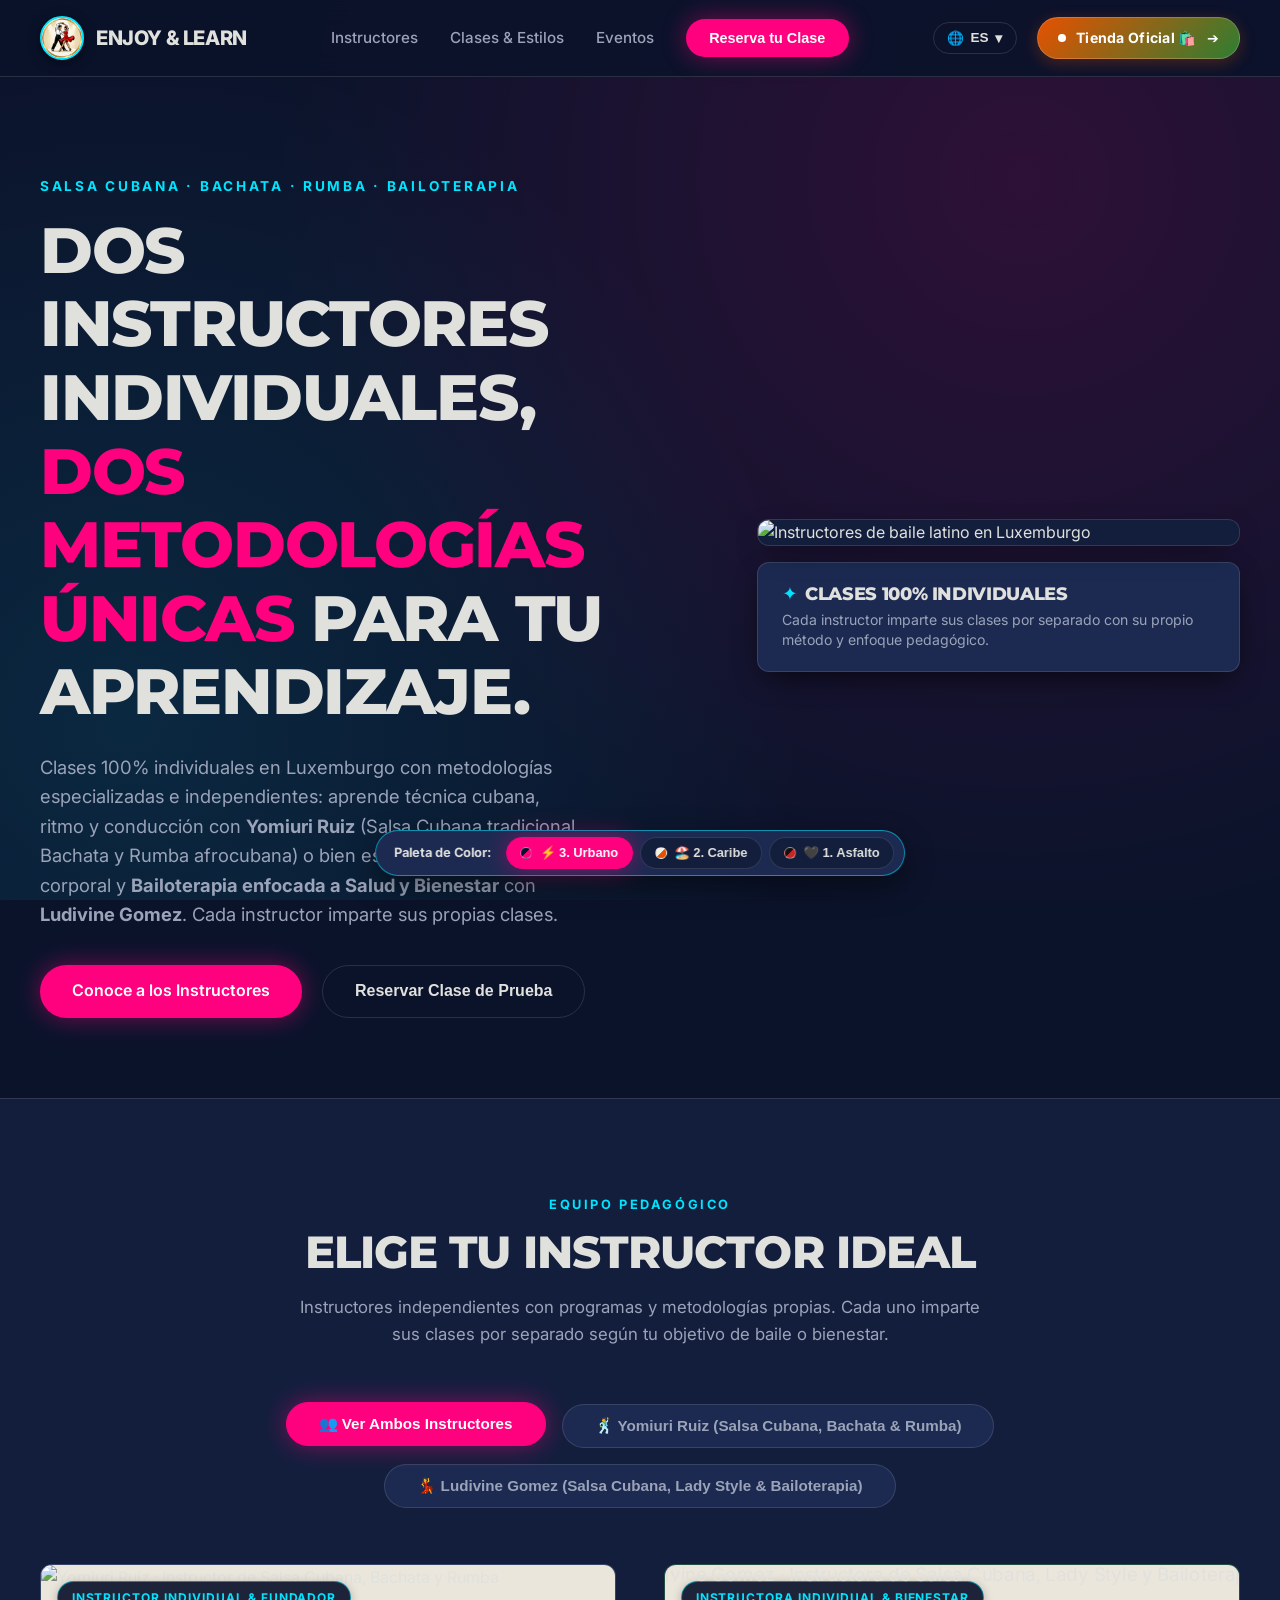
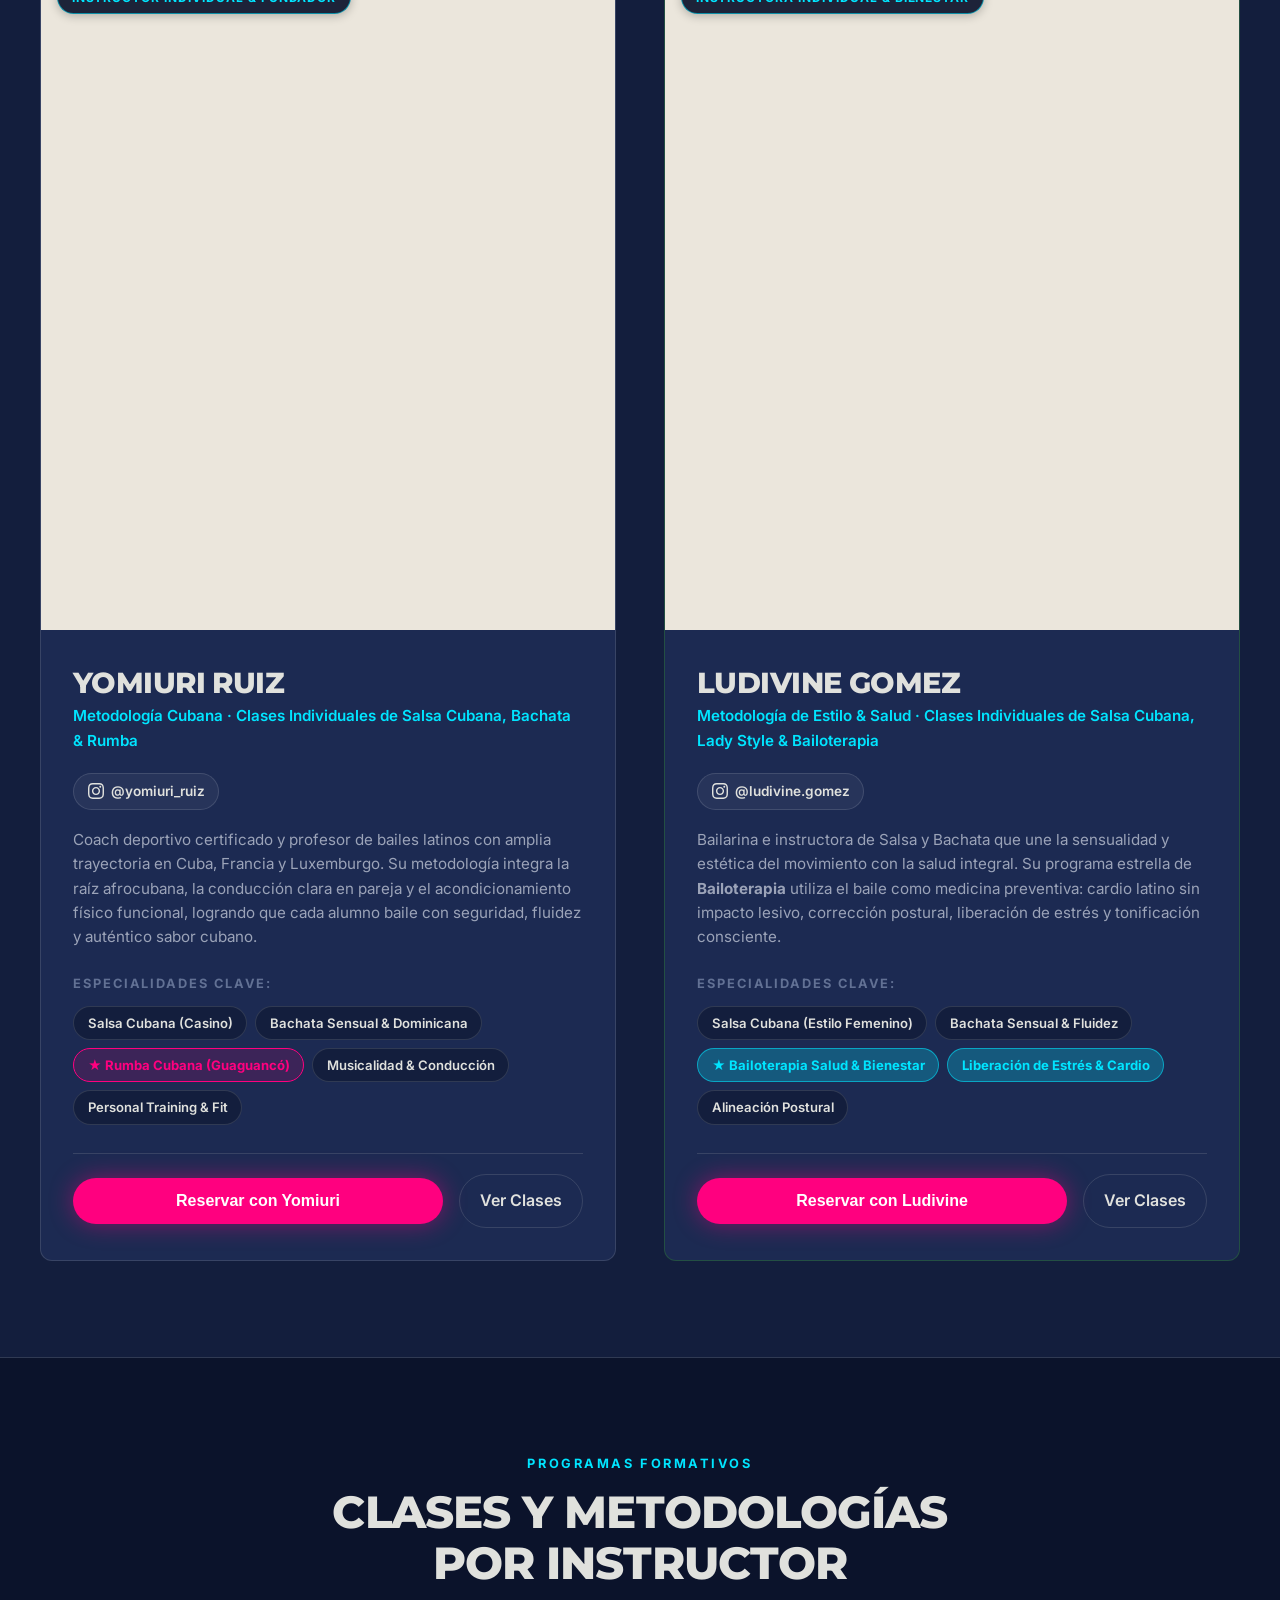
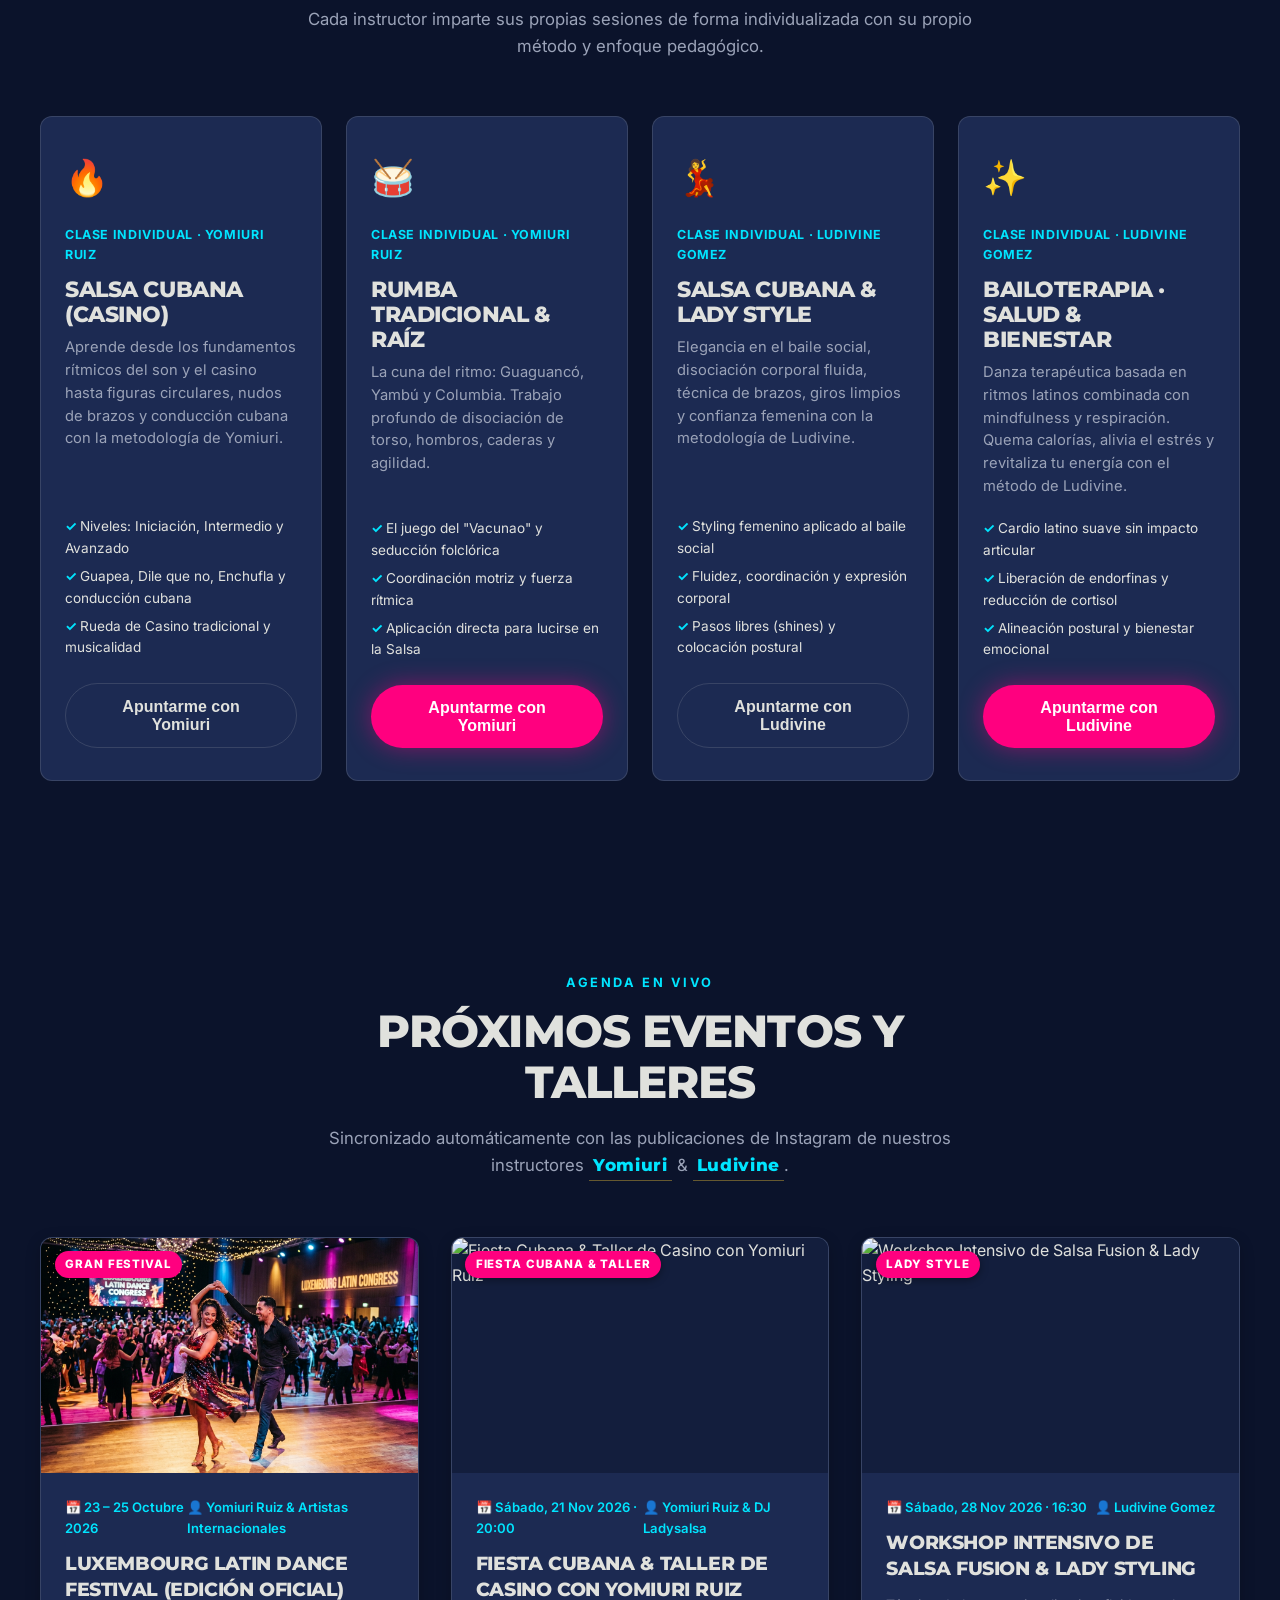
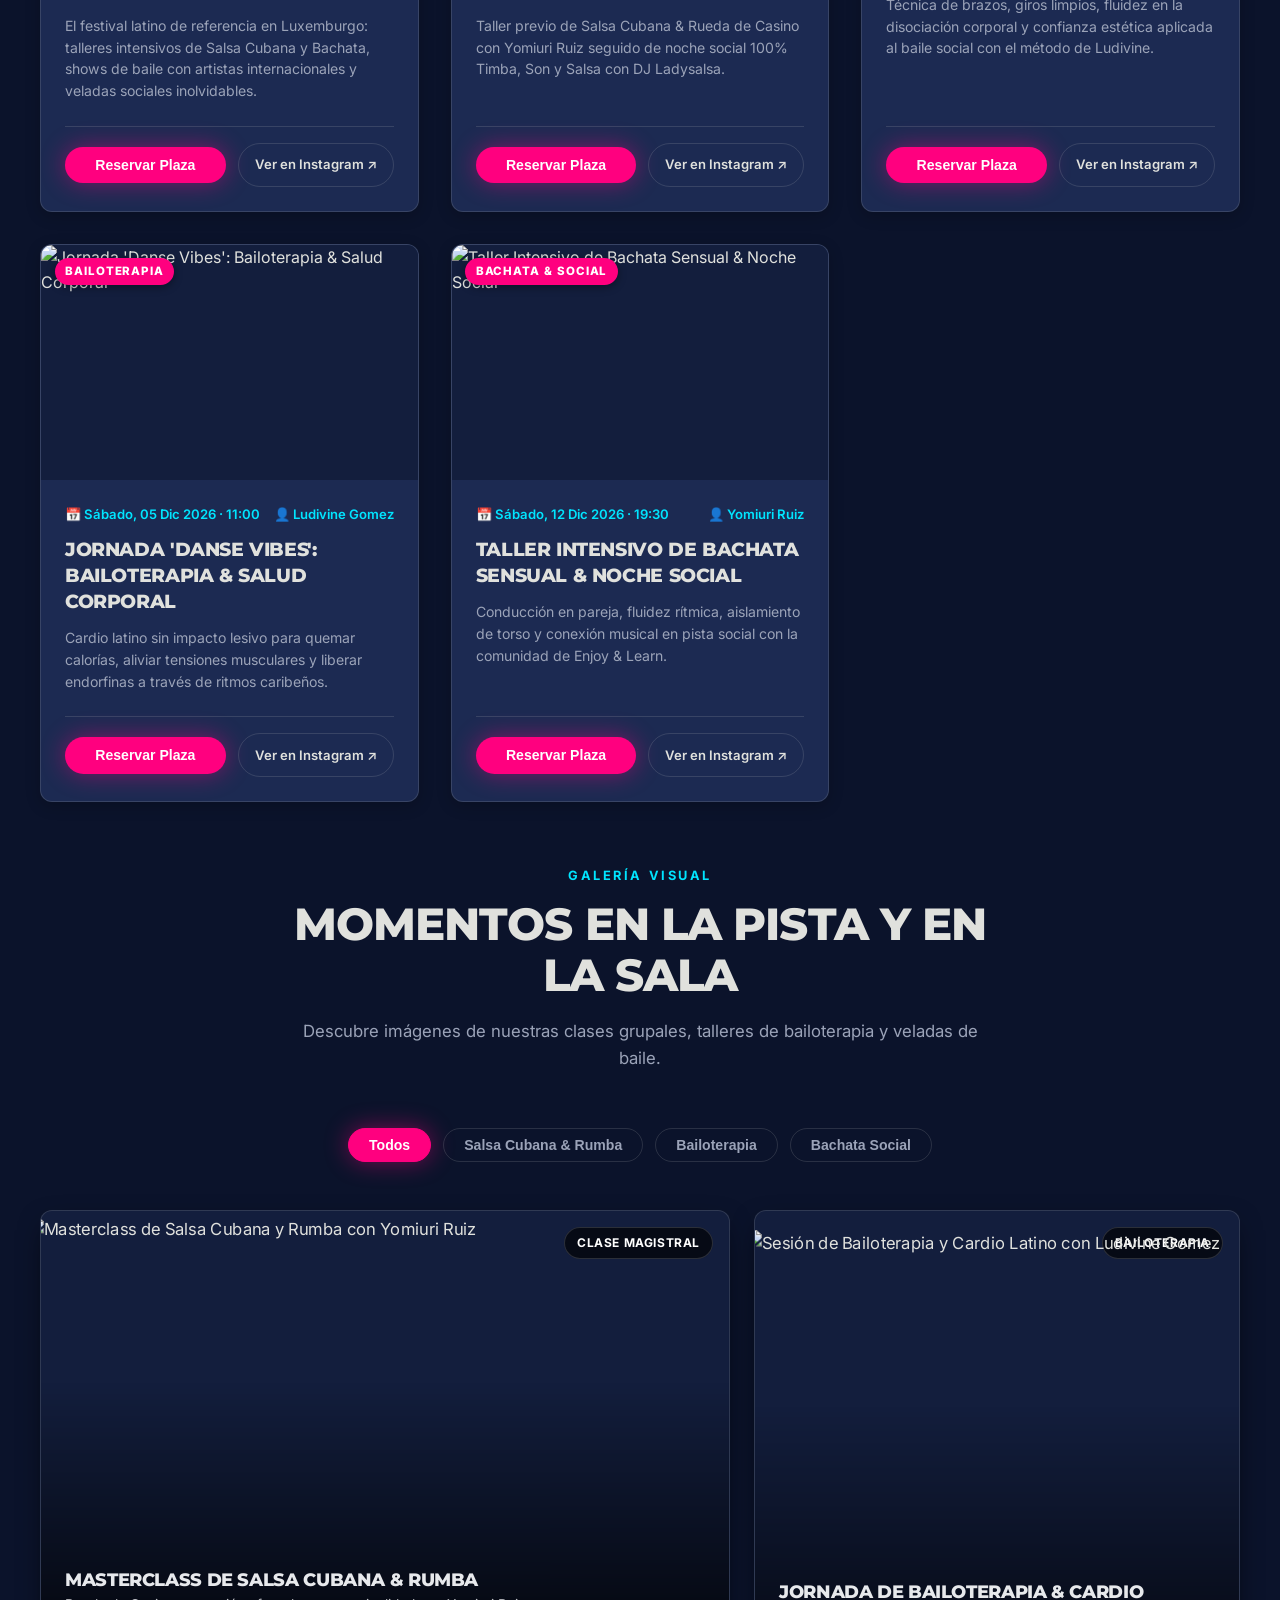
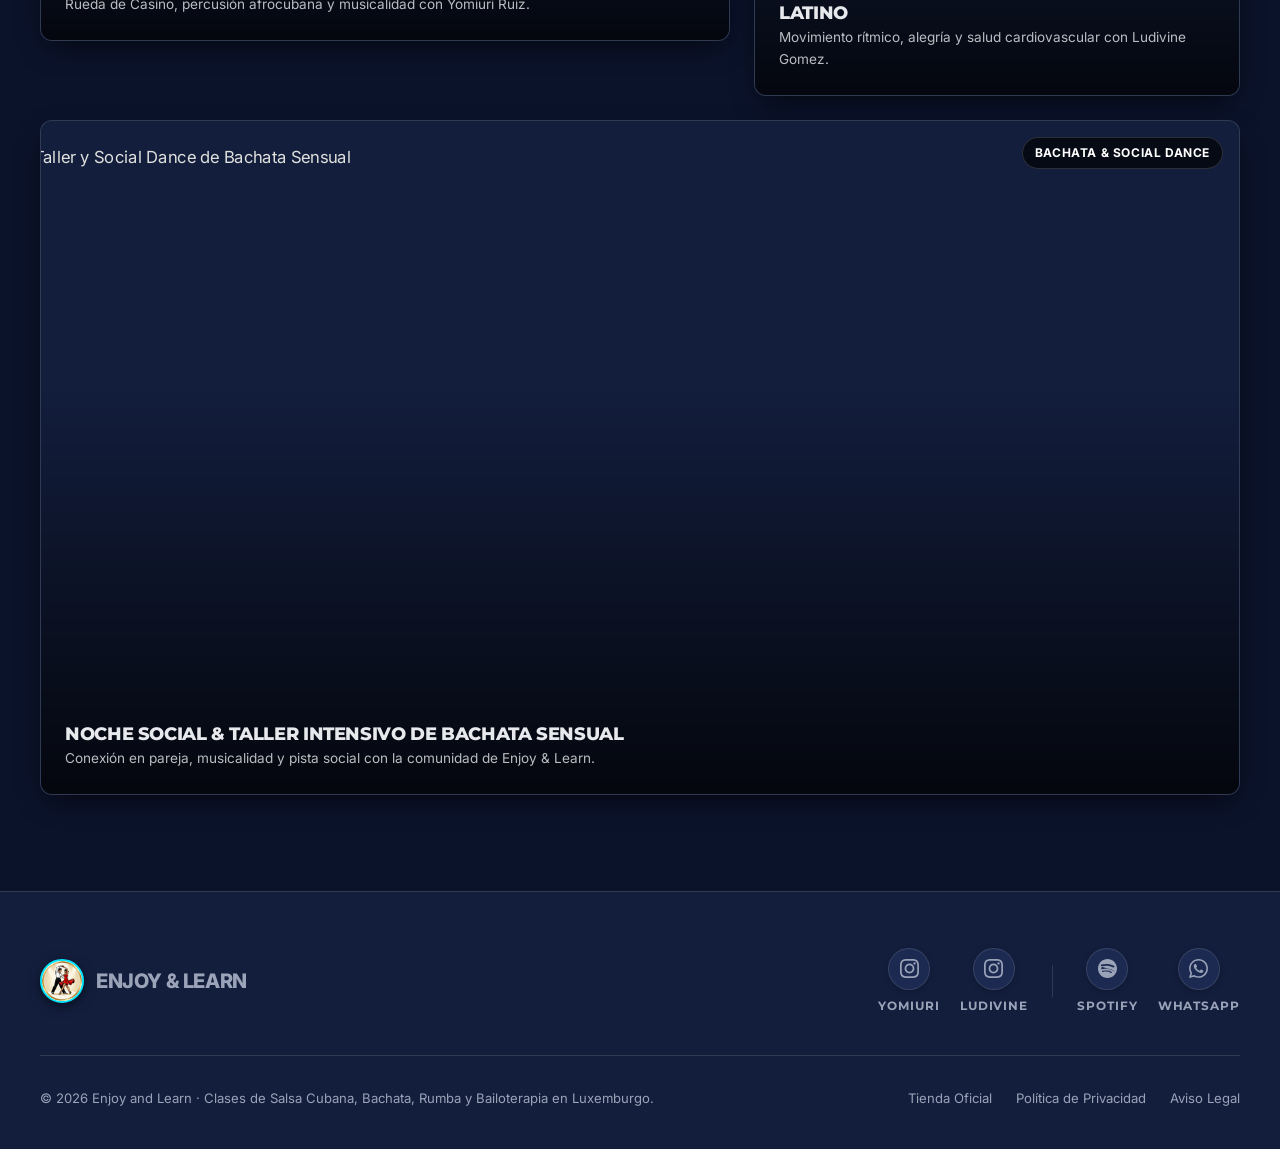
==== commit fe5c6852: "feat(branding): generate circular transparent favicons (PNG, ICO, Apple Touch Icon)" ====
--- a/index.html
+++ b/index.html
@@ -10,9 +10,12 @@
   <title>Enjoy and Learn · Clases de Salsa Cubana, Bachata, Rumba y Bailoterapia en Luxemburgo</title>
   <meta name="description" content="Aprende Salsa Cubana, Bachata y Rumba con dos instructores especializados. Técnica, ritmo y Bailoterapia enfocada a Salud y Bienestar en Luxemburgo.">
   
-  <!-- Favicon Pareja de Baile -->
-  <link rel="icon" type="image/png" href="assets/favicon.png">
-  <link rel="apple-touch-icon" href="assets/favicon.png">
+  <!-- Favicon Redondo Pareja de Baile -->
+  <link rel="icon" type="image/png" sizes="32x32" href="assets/favicon-32x32.png?v=2">
+  <link rel="icon" type="image/png" sizes="16x16" href="assets/favicon-16x16.png?v=2">
+  <link rel="icon" type="image/png" href="assets/favicon.png?v=2">
+  <link rel="apple-touch-icon" sizes="180x180" href="assets/apple-touch-icon.png?v=2">
+  <link rel="shortcut icon" href="favicon.ico?v=2">
   
   <!-- Tipografías Google: Montserrat (Titulares enérgicos) + Inter (Cuerpo) -->
   <link rel="preconnect" href="https://fonts.googleapis.com">
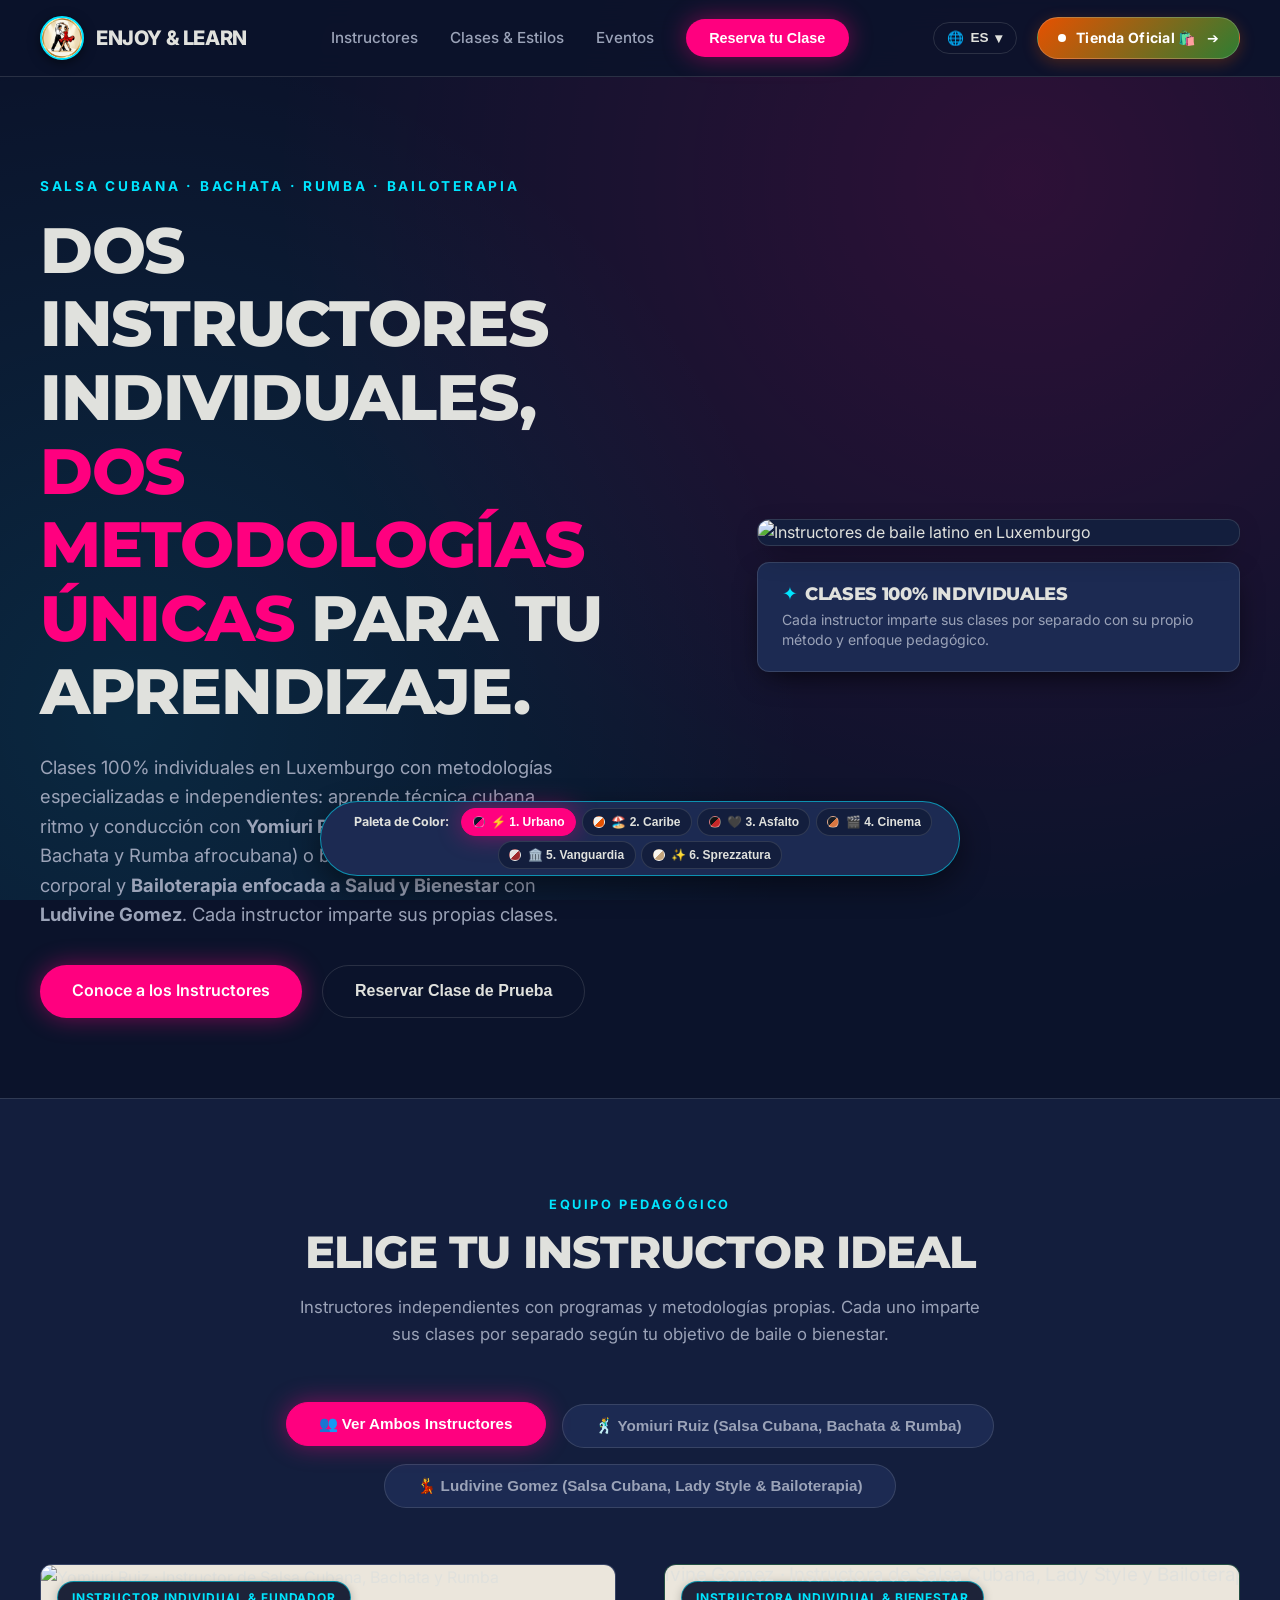
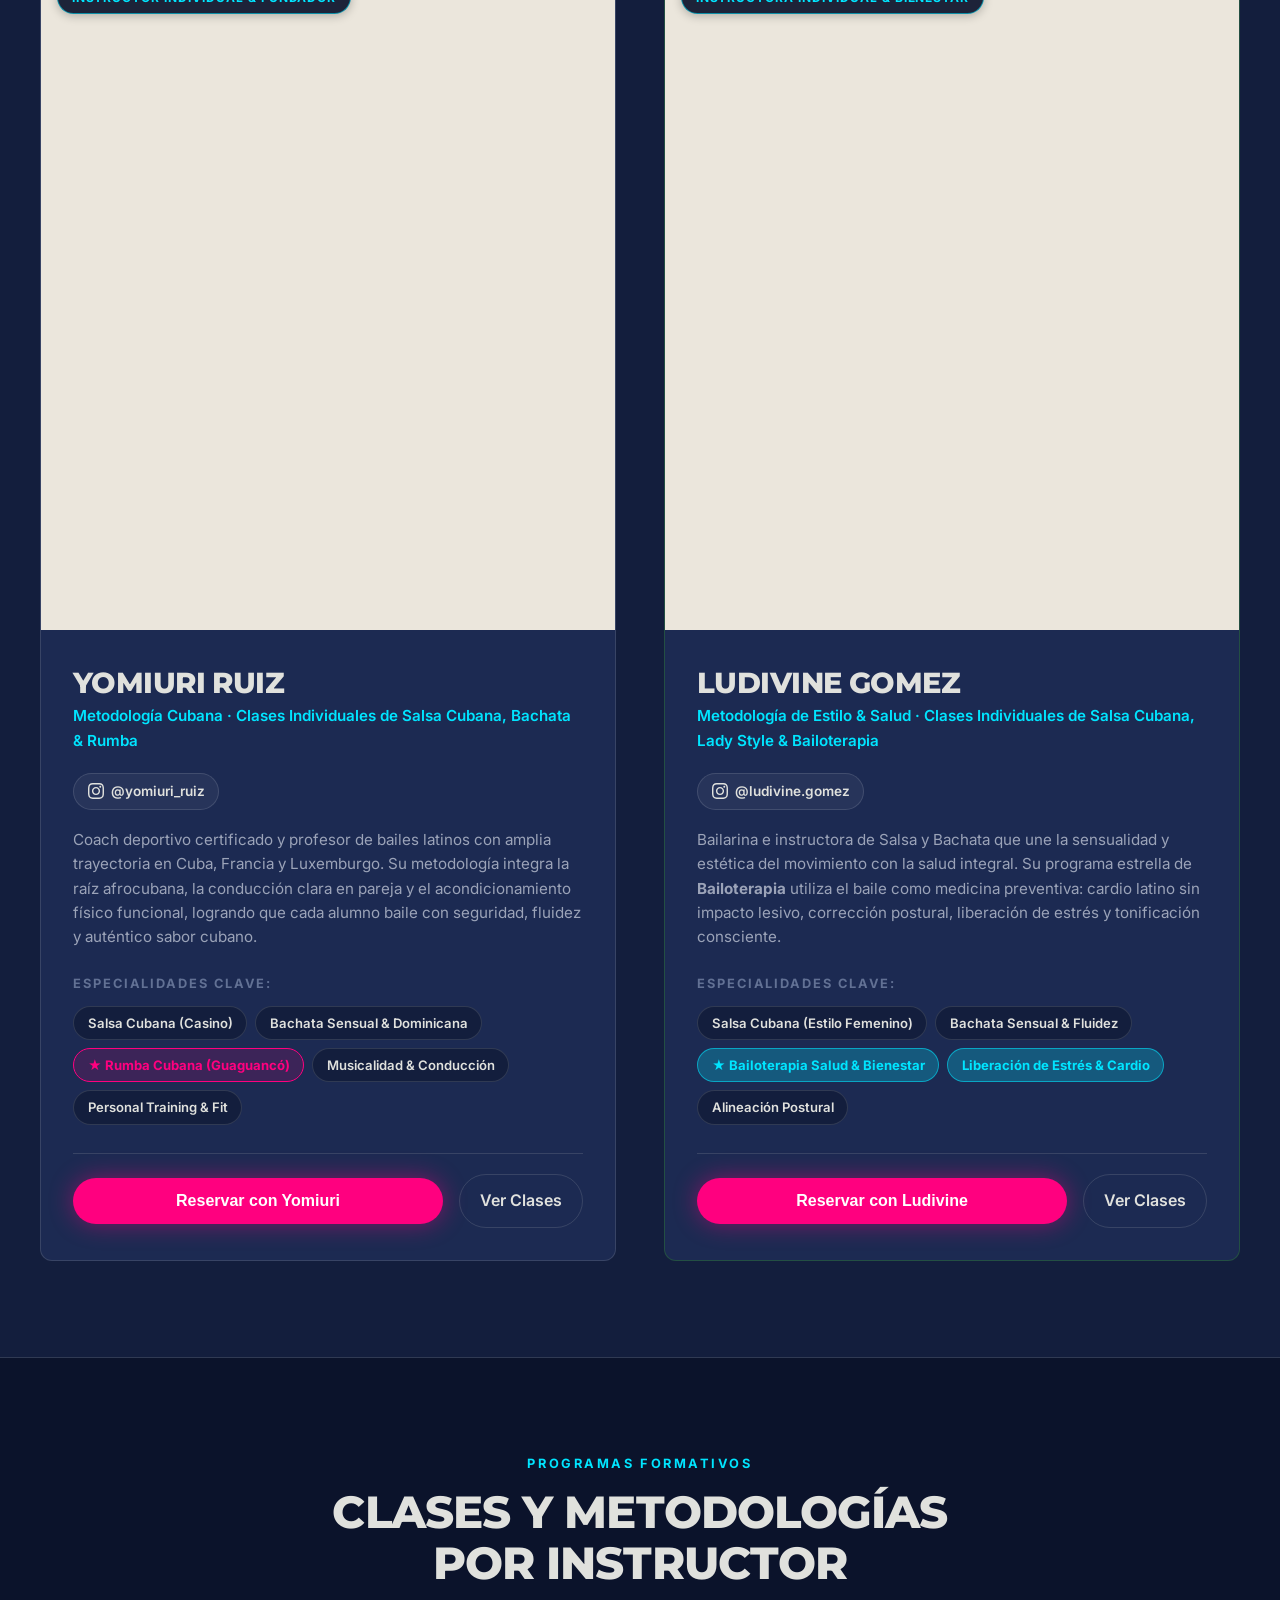
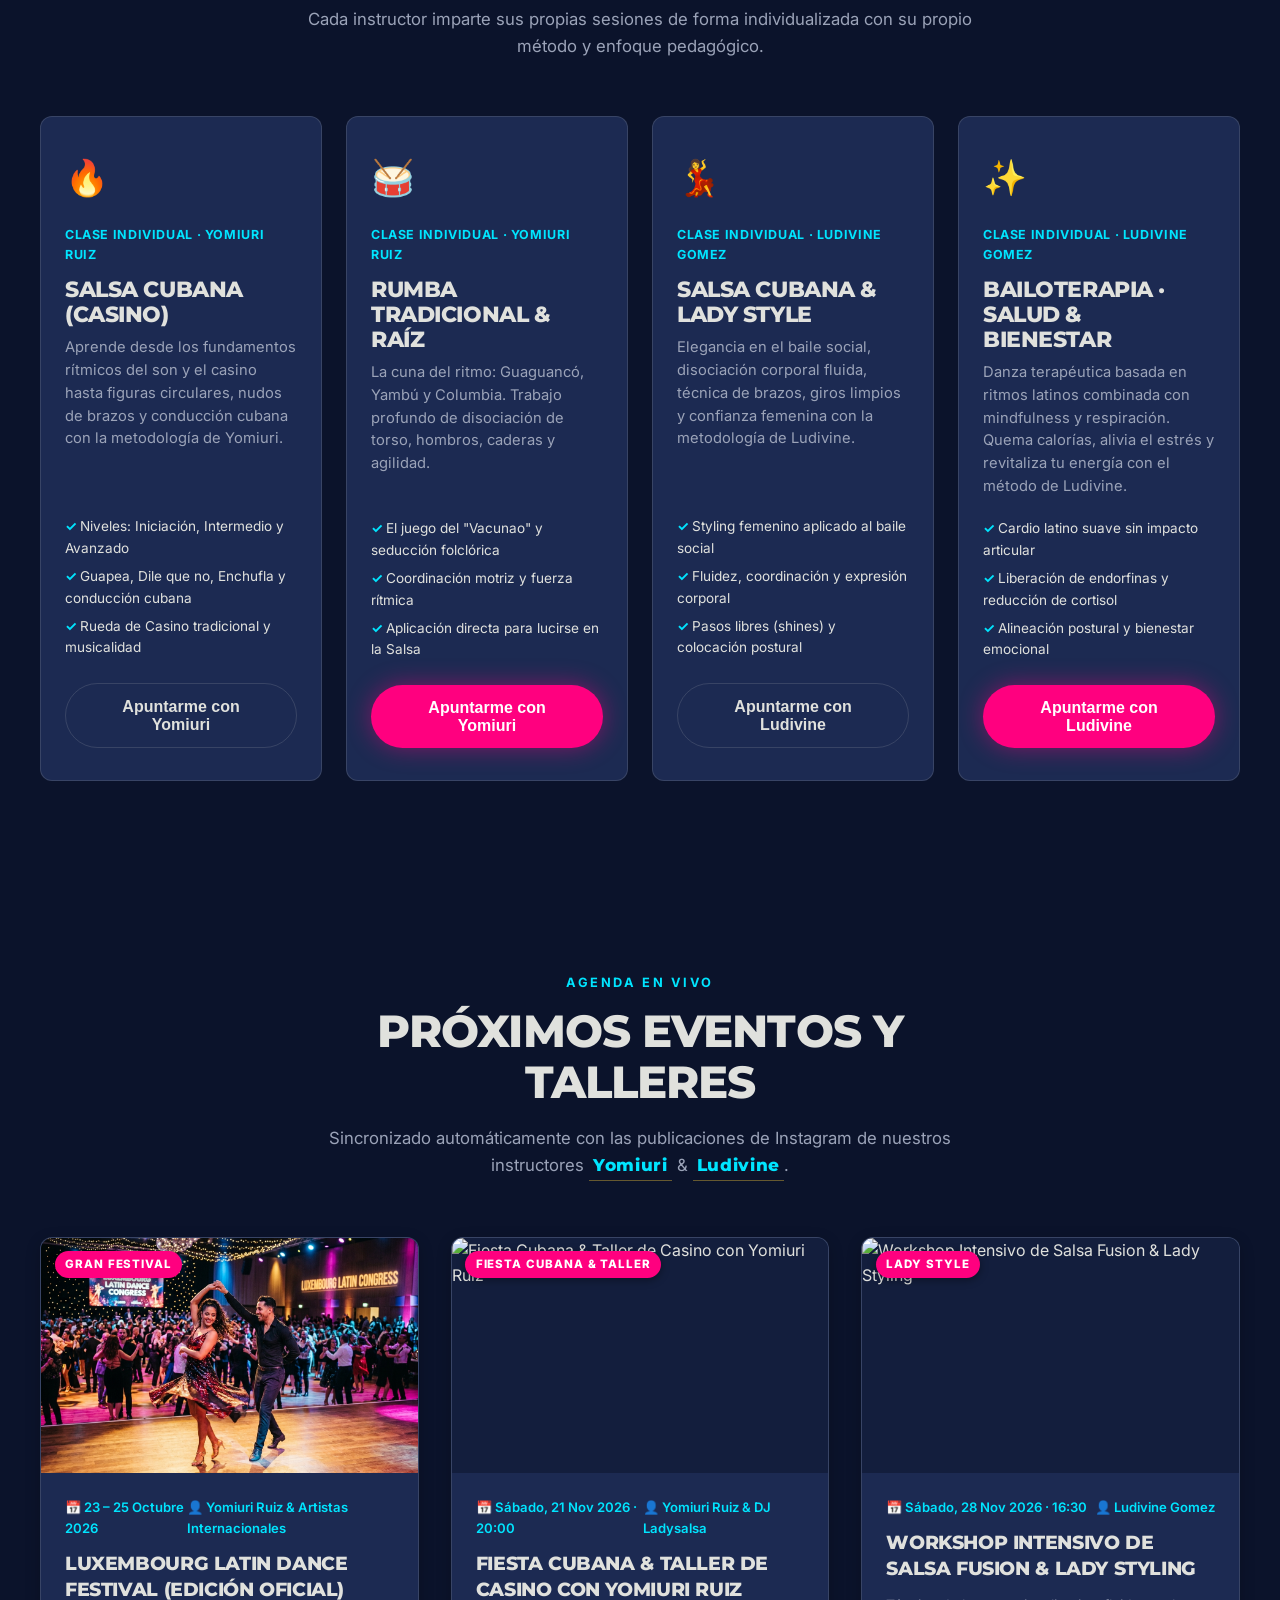
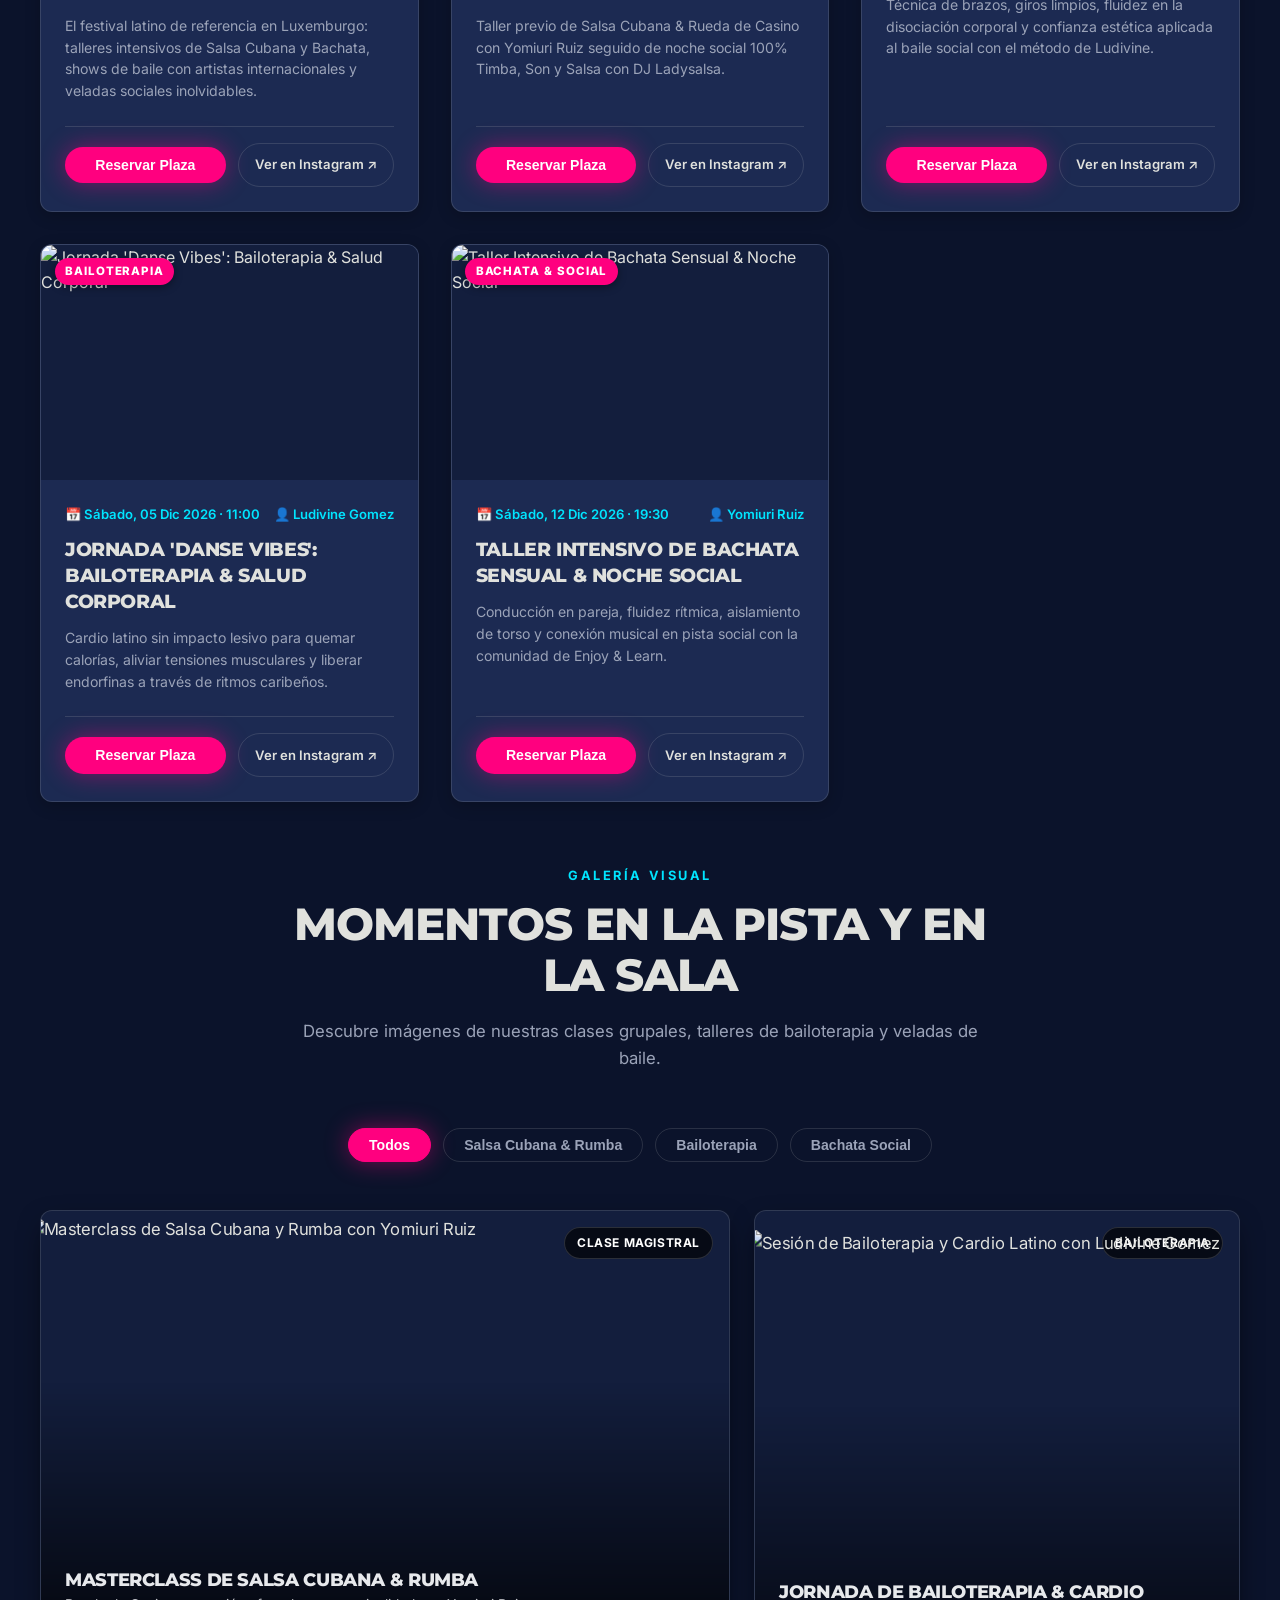
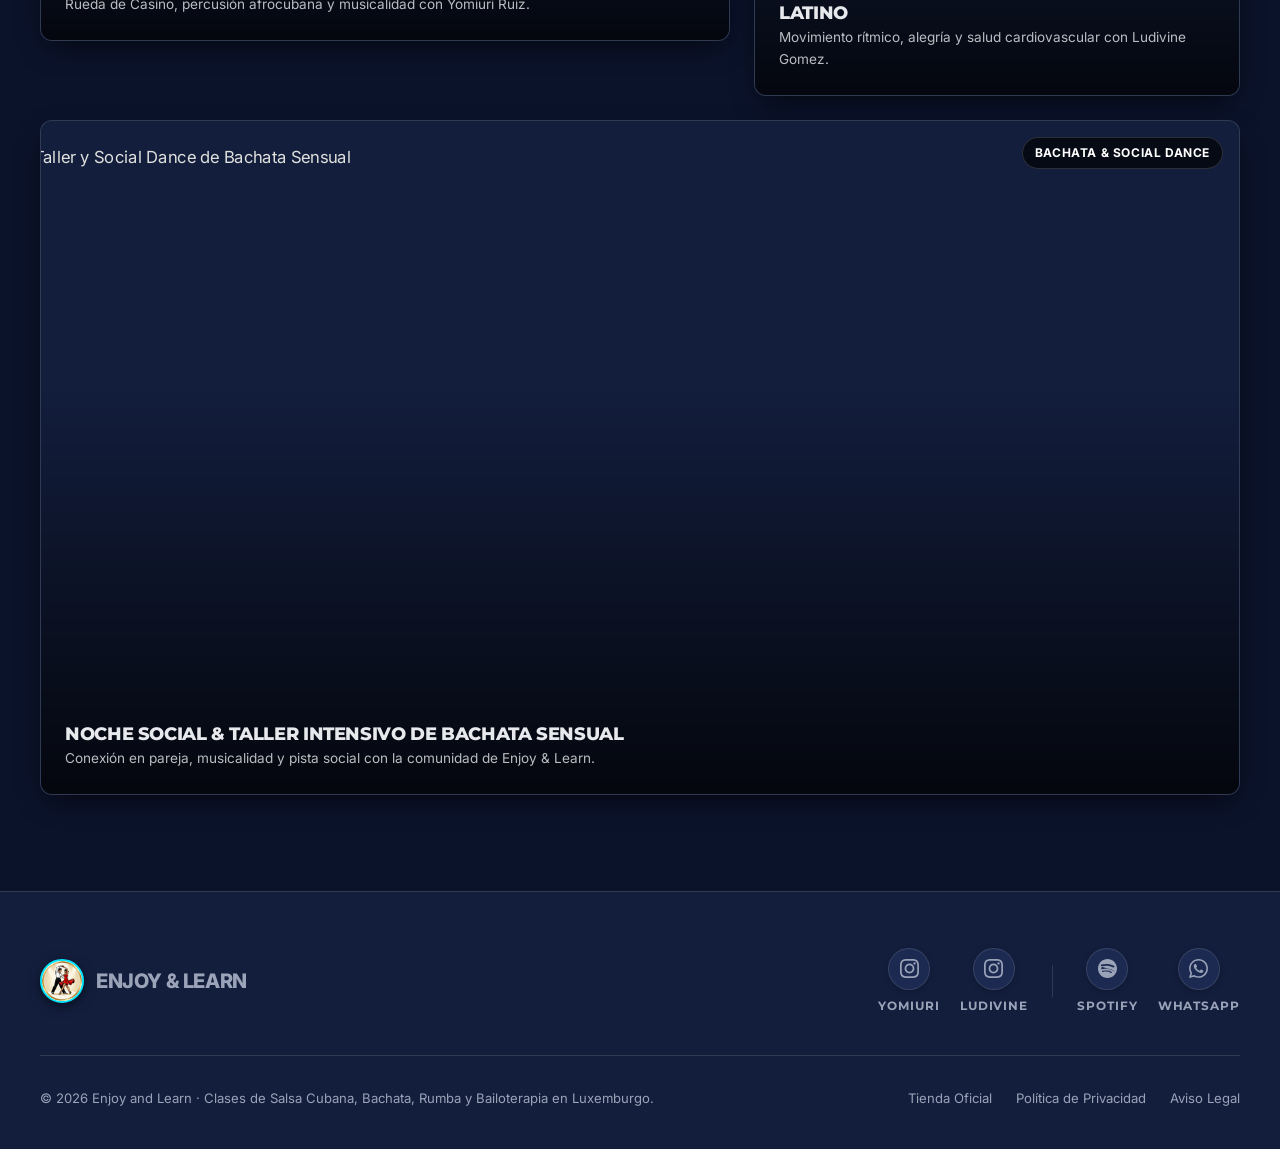
==== commit d099fe7e: "feat(palettes): add Etalonaje Cinematográfico, Vanguardia & Microcemento, and Sprezzatura palettes" ====
--- a/index.html
+++ b/index.html
@@ -749,17 +749,29 @@
     </button>
     <div class="comparator-pill">
       <span class="comparator-title">Paleta de Color:</span>
-      <button class="palette-btn active" data-palette-target="urbano" title="Azul Medianoche (#0B132B) + Fucsia Neón (#FF007F)">
+      <button class="palette-btn active" data-palette-target="urbano" title="Urbano: Azul Medianoche (#0B132B) + Fucsia Neón (#FF007F)">
         <span class="palette-dot" style="background: linear-gradient(135deg, #0B132B 50%, #FF007F 50%);"></span>
-        <span>⚡ 3. Urbano</span>
+        <span>⚡ 1. Urbano</span>
       </button>
-      <button class="palette-btn" data-palette-target="caribe" title="Blanco Arena (#F4F1EA) + Terracota Vibrante (#E65100)">
+      <button class="palette-btn" data-palette-target="caribe" title="Caribe: Blanco Arena (#F4F1EA) + Terracota (#E65100)">
         <span class="palette-dot" style="background: linear-gradient(135deg, #F4F1EA 50%, #E65100 50%);"></span>
         <span>🏖️ 2. Caribe</span>
       </button>
-      <button class="palette-btn" data-palette-target="asfalto" title="Negro Asfalto (#121212) + Rojo Carmesí (#C62828)">
+      <button class="palette-btn" data-palette-target="asfalto" title="Asfalto &amp; Pasión: Negro Asfalto (#121212) + Rojo Carmesí (#C62828)">
         <span class="palette-dot" style="background: linear-gradient(135deg, #121212 50%, #C62828 50%);"></span>
-        <span>🖤 1. Asfalto</span>
+        <span>🖤 3. Asfalto</span>
+      </button>
+      <button class="palette-btn" data-palette-target="cinematografico" title="Etalonaje Cinematográfico: Pizarra Abisal (#1A1C23) + Naranja Tabaco (#D97742)">
+        <span class="palette-dot" style="background: linear-gradient(135deg, #1A1C23 50%, #D97742 50%);"></span>
+        <span>🎬 4. Cinema</span>
+      </button>
+      <button class="palette-btn" data-palette-target="vanguardia" title="Vanguardia &amp; Microcemento: Gris Lienzo (#E4E3E0) + Rojo Expresionista (#9E2A2B)">
+        <span class="palette-dot" style="background: linear-gradient(135deg, #E4E3E0 50%, #9E2A2B 50%);"></span>
+        <span>🏛️ 5. Vanguardia</span>
+      </button>
+      <button class="palette-btn" data-palette-target="sprezzatura" title="Sprezzatura: Lino Crudo (#F9F6F0) + Oro Antiguo (#C4A47C)">
+        <span class="palette-dot" style="background: linear-gradient(135deg, #F9F6F0 50%, #C4A47C 50%);"></span>
+        <span>✨ 6. Sprezzatura</span>
       </button>
     </div>
   </aside>
--- a/theme-enjoy.css
+++ b/theme-enjoy.css
@@ -1,8 +1,11 @@
 /* ==========================================================================
    SISTEMA DE PALETAS OFICIALES - ENJOY & LEARN
-   1. Asfalto & Pasión: #121212 | #C62828 | #D4AF37 | #F5F5F5
-   2. Caribe:           #F4F1EA | #E65100 | #2E7D32 | #2C3E50
-   3. Urbano (Activo):  #0B132B | #FF007F | #00E5FF | #E0E1DD
+   1. Urbano (Activo):            #0B132B | #FF007F | #00E5FF | #E0E1DD
+   2. Caribe:                     #F4F1EA | #E65100 | #2E7D32 | #2C3E50
+   3. Asfalto & Pasión:           #121212 | #C62828 | #D4AF37 | #F5F5F5
+   4. Etalonaje Cinematográfico:  #1A1C23 | #D97742 | #2F5C6A | #F2F2F2
+   5. Vanguardia y Microcemento:  #E4E3E0 | #9E2A2B | #4A4A4A | #1C1C1C
+   6. Sprezzatura:                #F9F6F0 | #C4A47C | #5B7065 | #2C3539
    ========================================================================== */
 
 /* --------------------------------------------------------------------------
@@ -120,3 +123,118 @@
   --texture-overlay: radial-gradient(circle at 80% 20%, rgba(198, 40, 40, 0.10) 0%, transparent 60%),
                      radial-gradient(circle at 10% 80%, rgba(212, 175, 55, 0.06) 0%, transparent 50%);
 }
+
+/* --------------------------------------------------------------------------
+   PALETA 4: "CINEMATOGRÁFICO" (Etalonaje Cinematográfico - Teal & Orange Oscuro)
+   Fondo principal: Pizarra Abisal (#1A1C23)
+   Texto principal: Blanco Roto (#F2F2F2)
+   Acción primaria (Botones): Naranja Tabaco (#D97742)
+   Acentos: Teal Apagado (#2F5C6A)
+   -------------------------------------------------------------------------- */
+:root[data-palette="cinematografico"],
+body.palette-cinematografico {
+  --bg-primary: #1A1C23;
+  --bg-surface: #222530;
+  --bg-surface-elevated: #2C303E;
+  --bg-glass: rgba(26, 28, 35, 0.92);
+  
+  --text-primary: #F2F2F2;
+  --text-muted: #A6ACB8;
+  --text-dim: #6E7686;
+  
+  --accent-cta: #D97742;
+  --accent-cta-hover: #BF6230;
+  
+  --accent-secondary: #2F5C6A;
+  --accent-secondary-glow: rgba(47, 92, 106, 0.35);
+  
+  --border-subtle: rgba(242, 242, 242, 0.12);
+  --border-focus: rgba(47, 92, 106, 0.60);
+  
+  --shadow-elevation: 0 10px 30px -10px rgba(0, 0, 0, 0.85);
+  --shadow-glow: 0 0 25px rgba(217, 119, 66, 0.40);
+  --bridge-gradient: linear-gradient(135deg, #D97742 0%, #2F5C6A 100%);
+  --texture-overlay: radial-gradient(circle at 80% 20%, rgba(217, 119, 66, 0.12) 0%, transparent 60%),
+                     radial-gradient(circle at 10% 80%, rgba(47, 92, 106, 0.14) 0%, transparent 50%);
+}
+
+/* --------------------------------------------------------------------------
+   PALETA 5: "VANGUARDIA & MICROCEMENTO" (Minimalista y Cruda)
+   Fondo principal: Gris Lienzo (#E4E3E0)
+   Texto principal: Negro Carbón (#1C1C1C)
+   Acción primaria (Botones): Rojo Expresionista (#9E2A2B)
+   Acentos: Asfalto (#4A4A4A)
+   -------------------------------------------------------------------------- */
+:root[data-palette="vanguardia"],
+body.palette-vanguardia {
+  --bg-primary: #E4E3E0;
+  --bg-surface: #ECEBE8;
+  --bg-surface-elevated: #F6F5F2;
+  --bg-glass: rgba(228, 227, 224, 0.94);
+  
+  --text-primary: #1C1C1C;
+  --text-muted: #4A4A4A;
+  --text-dim: #757575;
+  
+  --accent-cta: #9E2A2B;
+  --accent-cta-hover: #821F20;
+  
+  --accent-secondary: #4A4A4A;
+  --accent-secondary-glow: rgba(74, 74, 74, 0.20);
+  
+  --border-subtle: rgba(28, 28, 28, 0.14);
+  --border-focus: rgba(158, 42, 43, 0.55);
+  
+  --shadow-elevation: 0 10px 30px -10px rgba(28, 28, 28, 0.12);
+  --shadow-glow: 0 4px 20px rgba(158, 42, 43, 0.28);
+  --bridge-gradient: linear-gradient(135deg, #9E2A2B 0%, #4A4A4A 100%);
+  --texture-overlay: radial-gradient(circle at 85% 15%, rgba(158, 42, 43, 0.05) 0%, transparent 60%),
+                     radial-gradient(circle at 15% 85%, rgba(74, 74, 74, 0.05) 0%, transparent 50%);
+}
+
+/* --------------------------------------------------------------------------
+   PALETA 6: "SPREZZATURA" (Elegancia Desestructurada)
+   Fondo principal: Lino Crudo (#F9F6F0)
+   Texto principal: Plomo Oscuro (#2C3539)
+   Acción primaria (Botones): Oro Antiguo (#C4A47C)
+   Acentos: Verde Olivo (#5B7065)
+   -------------------------------------------------------------------------- */
+:root[data-palette="sprezzatura"],
+body.palette-sprezzatura {
+  --bg-primary: #F9F6F0;
+  --bg-surface: #FFFFFF;
+  --bg-surface-elevated: #FFFFFF;
+  --bg-glass: rgba(249, 246, 240, 0.94);
+  
+  --text-primary: #2C3539;
+  --text-muted: #5B7065;
+  --text-dim: #7B8A83;
+  
+  --accent-cta: #C4A47C;
+  --accent-cta-hover: #B08F65;
+  
+  --accent-secondary: #5B7065;
+  --accent-secondary-glow: rgba(91, 112, 101, 0.25);
+  
+  --border-subtle: rgba(44, 53, 57, 0.14);
+  --border-focus: rgba(91, 112, 101, 0.50);
+  
+  --shadow-elevation: 0 10px 30px -10px rgba(44, 53, 57, 0.10);
+  --shadow-glow: 0 4px 20px rgba(196, 164, 124, 0.35);
+  --bridge-gradient: linear-gradient(135deg, #C4A47C 0%, #5B7065 100%);
+  --texture-overlay: radial-gradient(circle at 85% 15%, rgba(196, 164, 124, 0.06) 0%, transparent 60%),
+                     radial-gradient(circle at 15% 85%, rgba(91, 112, 101, 0.05) 0%, transparent 50%);
+}
+
+/* Contraste y legibilidad de textos sobre botones Oro Antiguo en Sprezzatura */
+body.palette-sprezzatura .btn-primary,
+body.palette-sprezzatura .nav-cta-reserva,
+body.palette-sprezzatura .btn-submit-reserva,
+body.palette-sprezzatura .btn-reserva-express,
+body.palette-sprezzatura .palette-btn.active,
+:root[data-palette="sprezzatura"] .btn-primary,
+:root[data-palette="sprezzatura"] .nav-cta-reserva,
+:root[data-palette="sprezzatura"] .btn-submit-reserva,
+:root[data-palette="sprezzatura"] .palette-btn.active {
+  color: #1A2124 !important;
+}
--- a/styles-base.css
+++ b/styles-base.css
@@ -1617,11 +1617,13 @@
     border: 1.5px solid var(--border-focus);
     border-radius: 16px;
     padding: 0.85rem;
-    gap: 0.55rem;
+    gap: 0.5rem;
     box-shadow: 0 14px 40px rgba(0, 0, 0, 0.75);
     backdrop-filter: blur(20px);
     -webkit-backdrop-filter: blur(20px);
-    min-width: 185px;
+    min-width: 195px;
+    max-height: calc(100vh - 120px);
+    overflow-y: auto;
     z-index: 160;
   }
 
@@ -2798,12 +2800,13 @@
   align-items: center;
   background: var(--bg-surface-elevated);
   border: 1px solid var(--border-focus);
-  padding: 0.4rem 0.6rem;
+  padding: 0.35rem 0.6rem;
   border-radius: var(--pill-radius);
   box-shadow: 0 10px 30px rgba(0, 0, 0, 0.45);
   backdrop-filter: blur(14px);
   -webkit-backdrop-filter: blur(14px);
   transition: transform 0.3s ease, box-shadow 0.3s ease;
+  max-width: 95vw;
 }
 
 .palette-comparator-widget:hover {
@@ -2814,27 +2817,29 @@
 .comparator-pill {
   display: flex;
   align-items: center;
-  gap: 0.45rem;
+  gap: 0.35rem;
+  flex-wrap: wrap;
+  justify-content: center;
 }
 
 .comparator-title {
-  font-size: 0.8rem;
-  font-weight: 700;
-  color: var(--text-primary);
-  padding: 0 0.5rem;
+  font-size: 0.78rem;
+  font-weight: 700;
+  color: var(--text-primary);
+  padding: 0 0.4rem;
   white-space: nowrap;
 }
 
 .palette-btn {
   display: inline-flex;
   align-items: center;
-  gap: 0.45rem;
-  padding: 0.45rem 0.85rem;
+  gap: 0.4rem;
+  padding: 0.38rem 0.65rem;
   border-radius: var(--pill-radius);
   background: var(--bg-surface);
   border: 1px solid var(--border-subtle);
   color: var(--text-primary);
-  font-size: 0.8rem;
+  font-size: 0.75rem;
   font-weight: 700;
   cursor: pointer;
   transition: all 0.2s ease;
